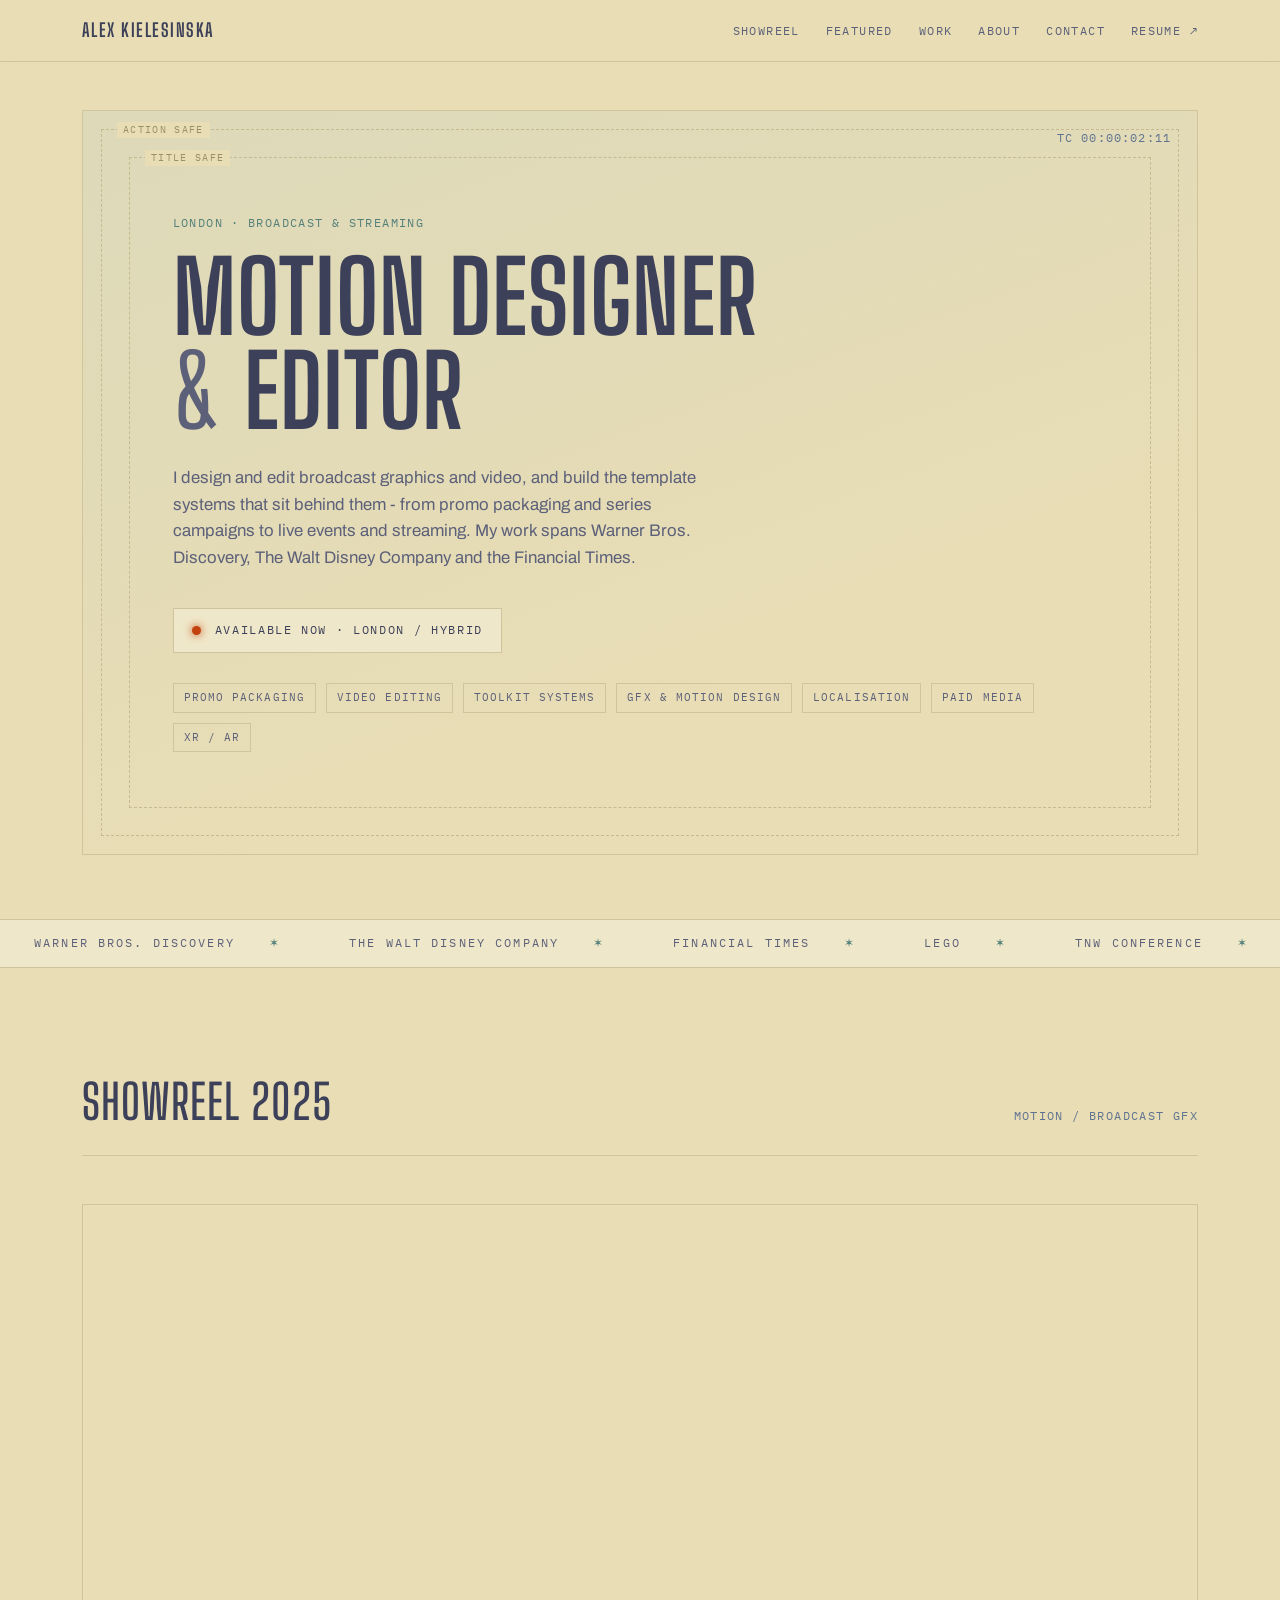
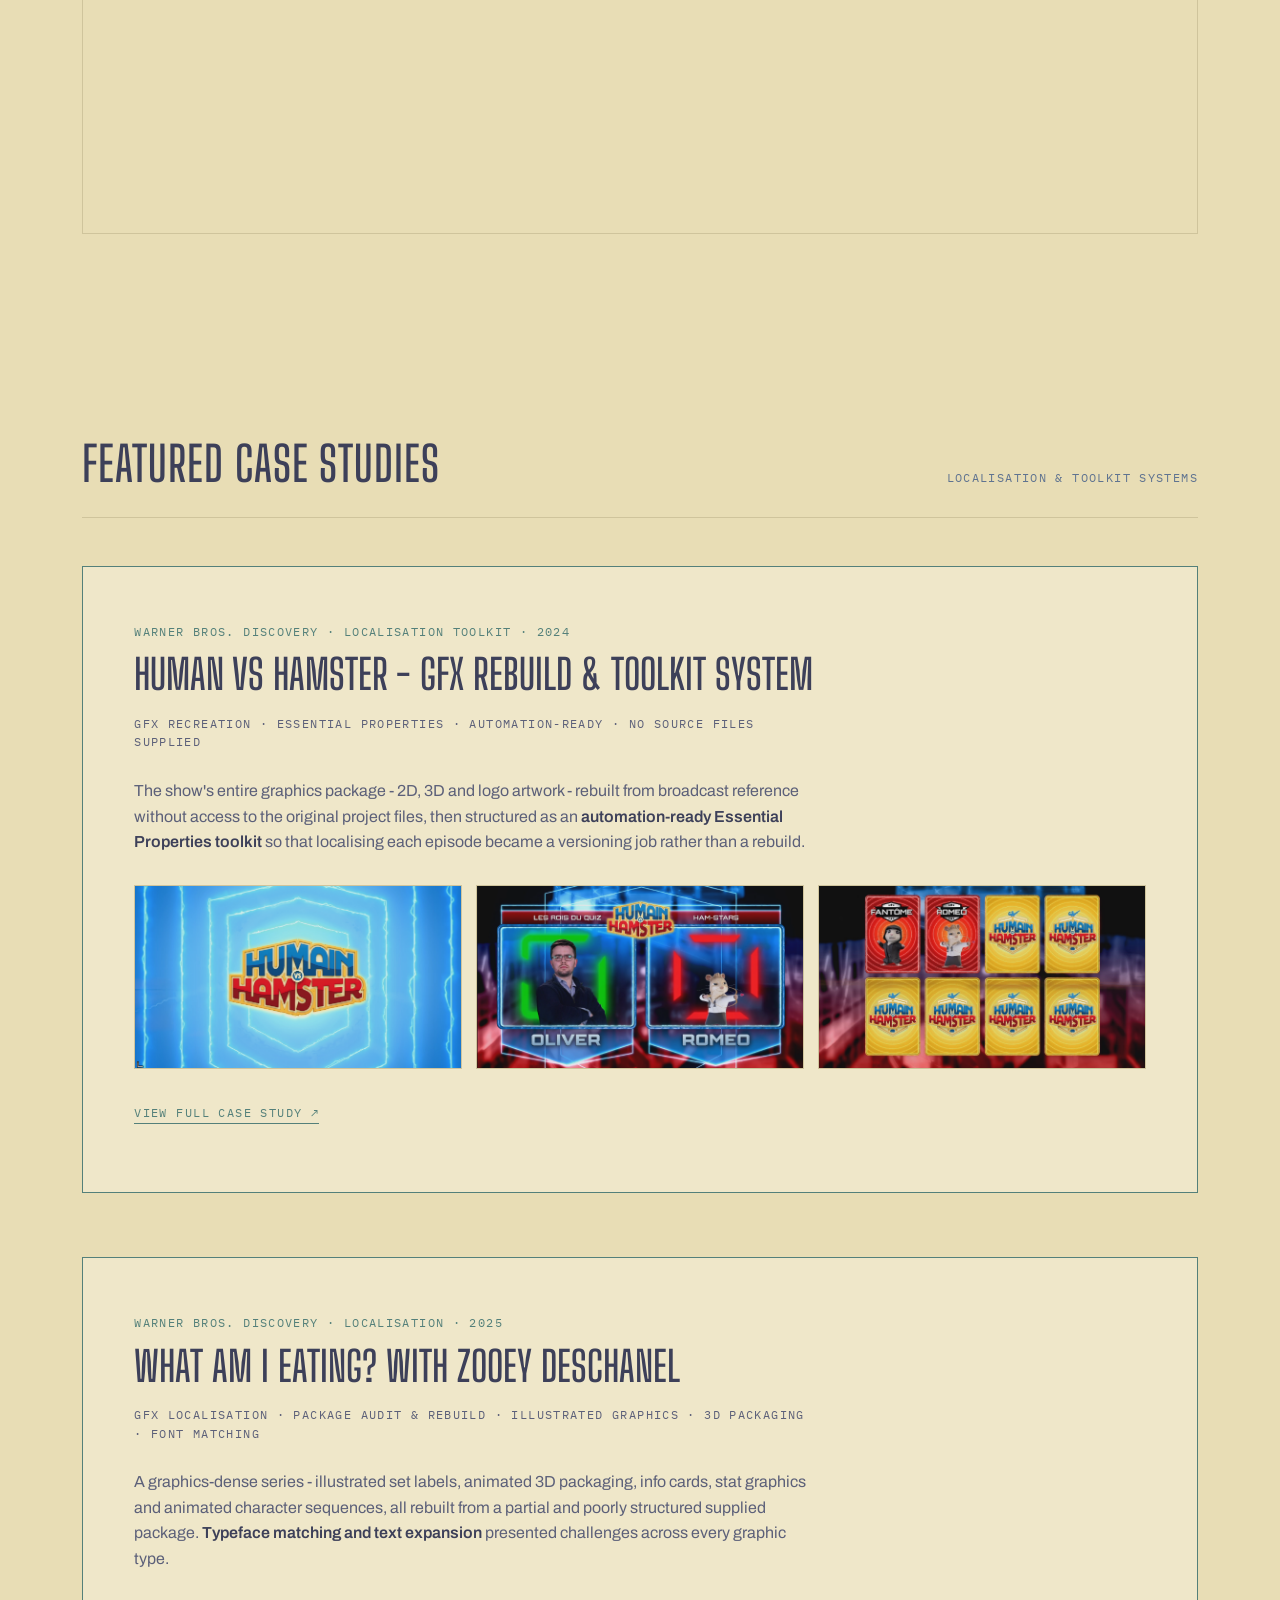
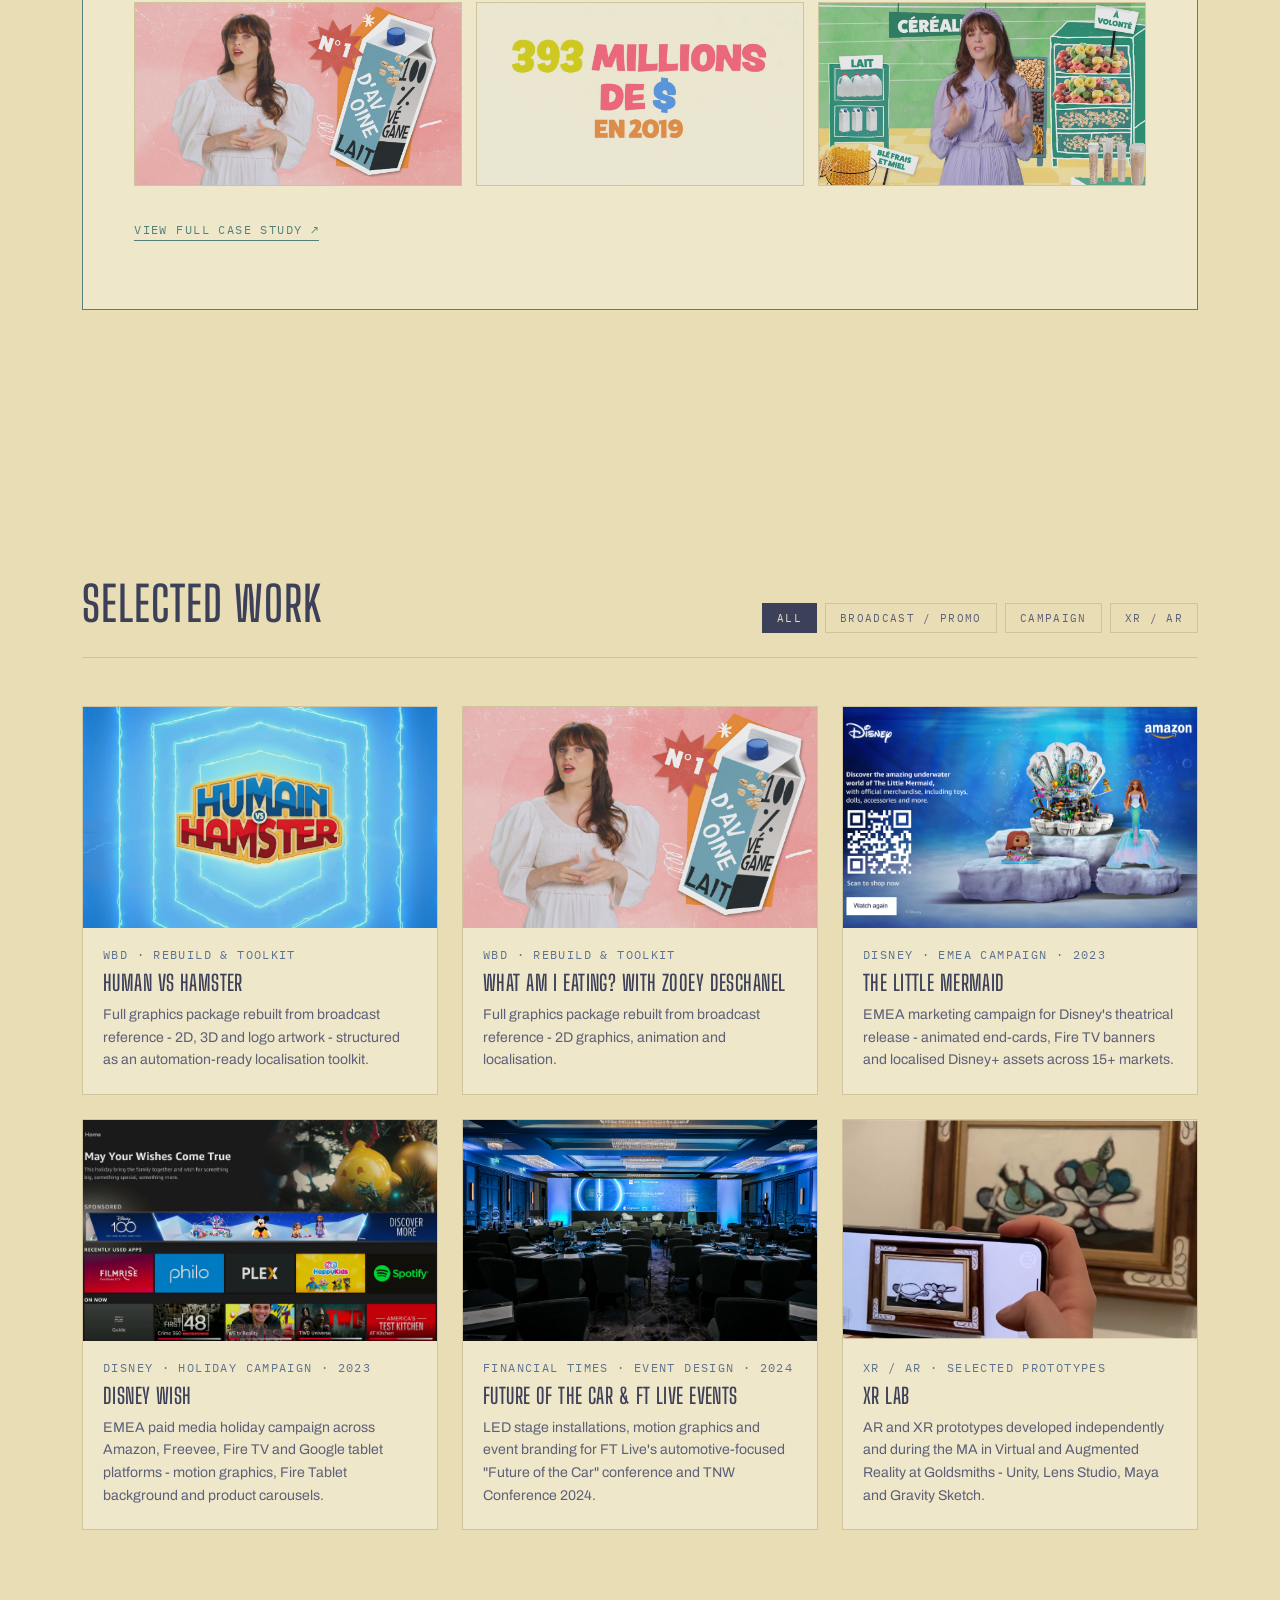
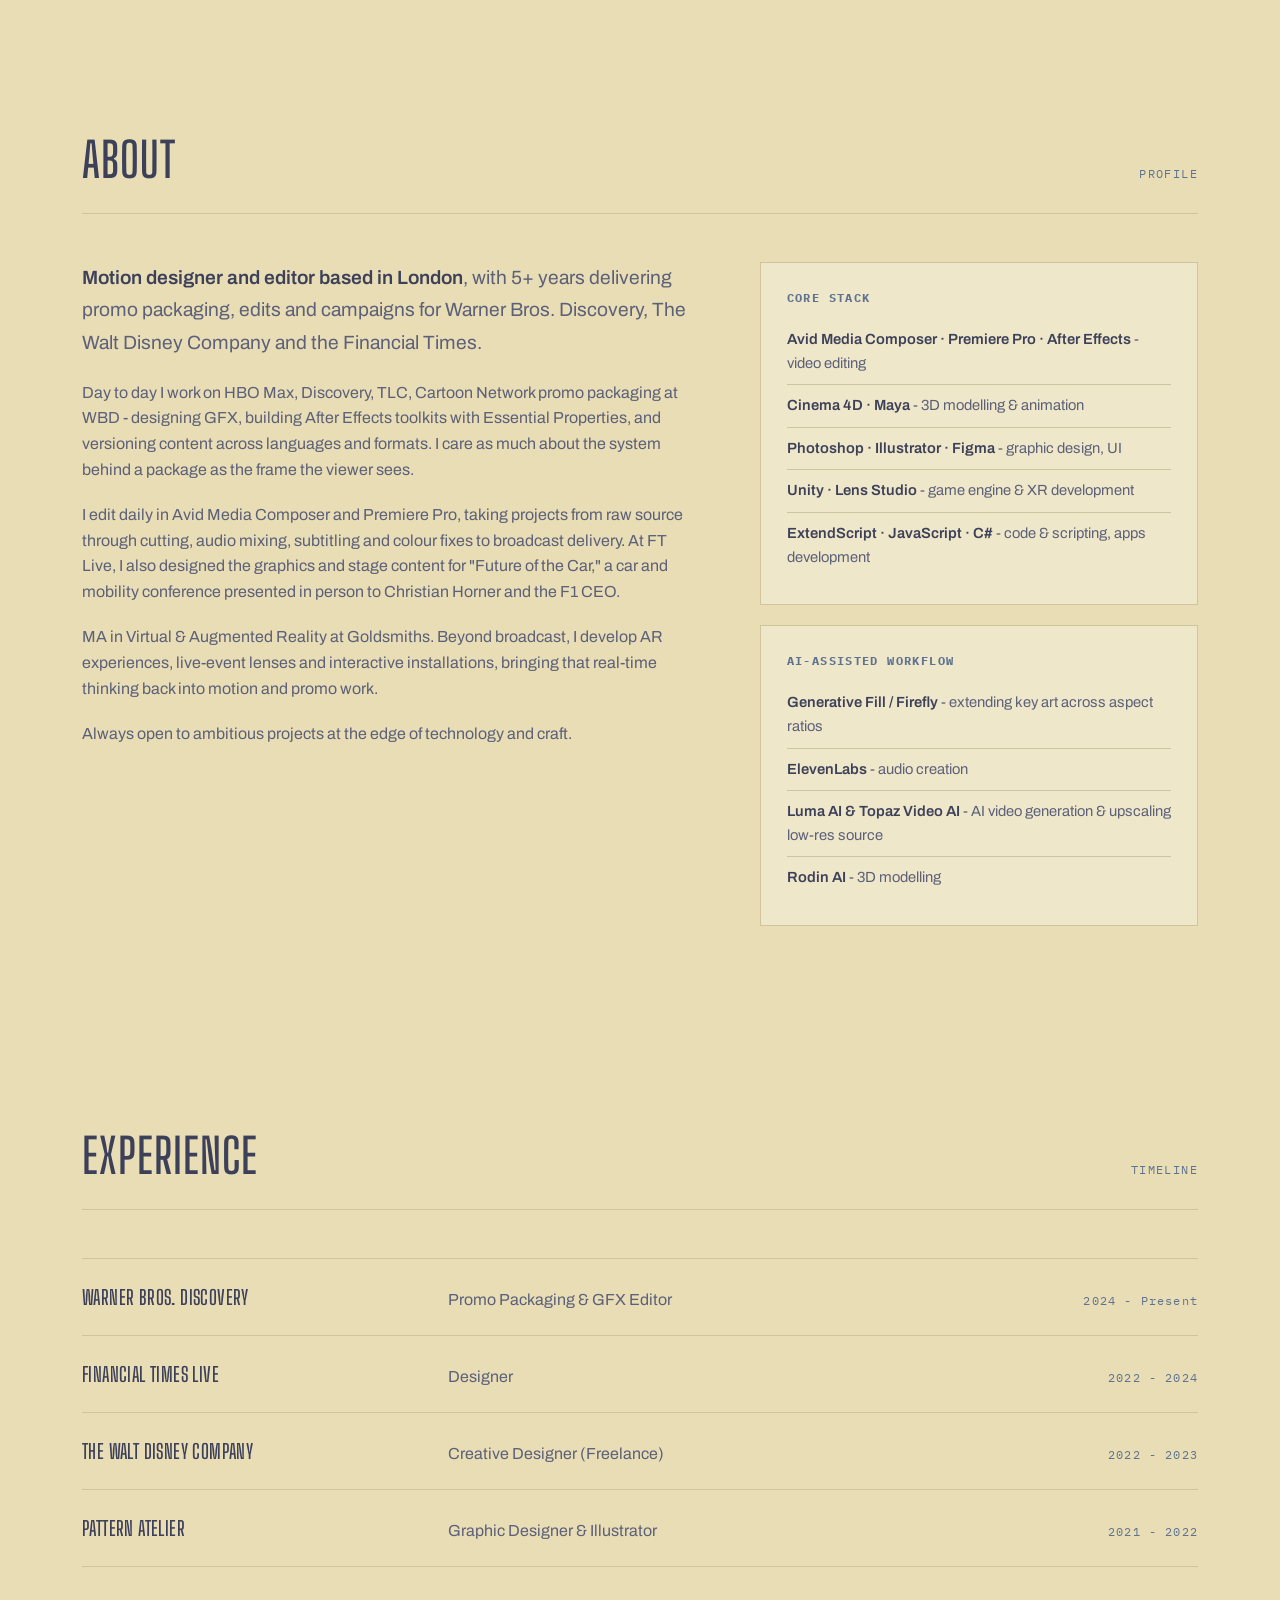
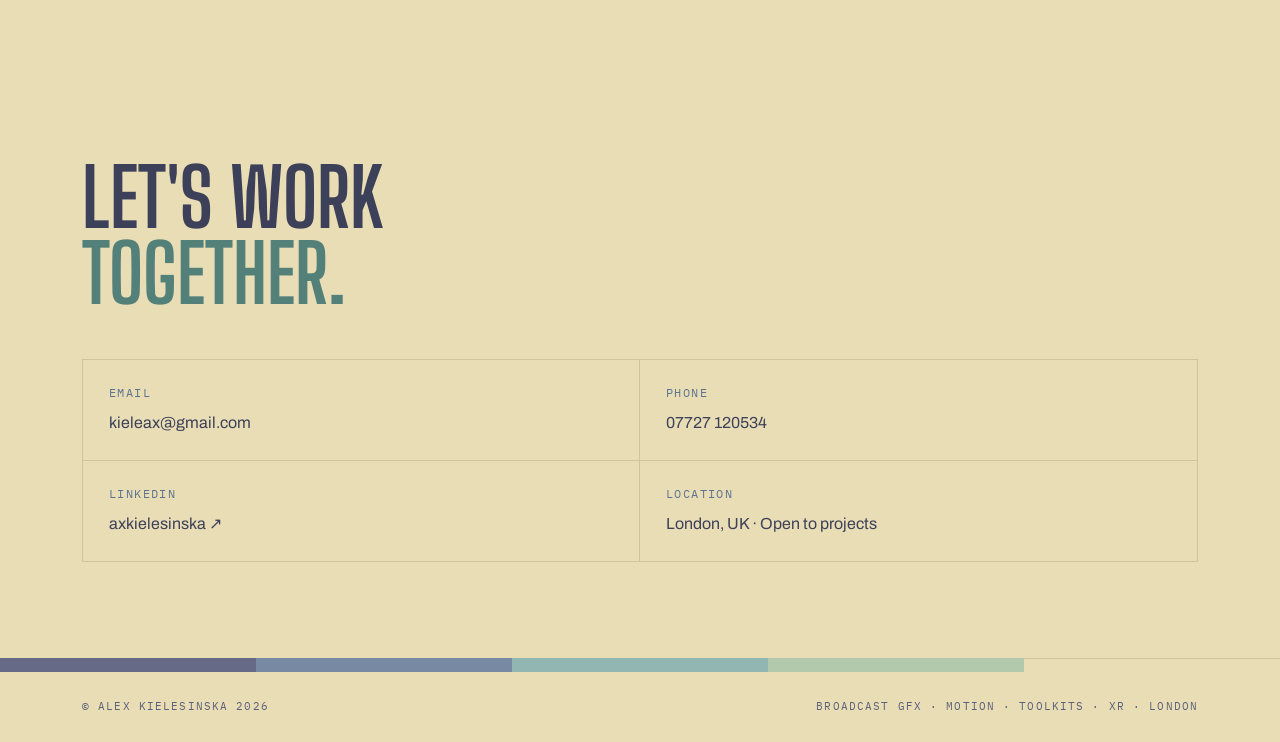
==== index.html @ 6b04a78e "Update index.html" ====
<!DOCTYPE html>
<html lang="en">
<head>
<meta charset="UTF-8">
<meta name="viewport" content="width=device-width, initial-scale=1.0">
<title>Alex Kielesinska - Motion Designer &amp; Editor</title>
<meta name="description" content="Alex Kielesinska - Motion Designer and Editor. London-based. Promo packaging, editing and series campaigns for Warner Bros. Discovery, Disney and the Financial Times.">
<link rel="preconnect" href="https://fonts.googleapis.com">
<link rel="preconnect" href="https://fonts.gstatic.com" crossorigin>
<link href="https://fonts.googleapis.com/css2?family=Big+Shoulders+Display:wght@500;600;700&family=Archivo:wght@400;500;600&family=IBM+Plex+Mono:wght@400;500&display=swap" rel="stylesheet">
<style>
/* ── PALETTE ── */
:root{
  --ink:#E8DDB5;
  --ink-2:#EFE7C9;
  --line:#CFC49C;
  --bone:#3D4059;
  --grey:#5C6079;
  --amber:#54807A;
  --cyan:#5F7390;
  --red:#c2410c;
  --disp:"Big Shoulders Display",Impact,sans-serif;
  --body:"Archivo","Helvetica Neue",Arial,sans-serif;
  --mono:"IBM Plex Mono","Courier New",monospace;
}

/* ── RESET ── */
*{margin:0;padding:0;box-sizing:border-box}
html{scroll-behavior:smooth}
@media(prefers-reduced-motion:reduce){html{scroll-behavior:auto}*{animation:none!important;transition:none!important}}
body{background:var(--ink);color:var(--bone);font-family:var(--body);font-size:16px;line-height:1.6;-webkit-font-smoothing:antialiased}
a{color:inherit;text-decoration:none}
a:focus-visible,button:focus-visible{outline:2px solid var(--amber);outline-offset:3px}
img{max-width:100%;display:block}

/* ── UTILITIES ── */
.mono{font-family:var(--mono);font-size:.72rem;letter-spacing:.12em;text-transform:uppercase}
.label{color:var(--cyan)}
.section{max-width:1180px;margin:0 auto;padding:96px 32px}
.section-head{display:flex;align-items:baseline;justify-content:space-between;border-bottom:1px solid var(--line);padding-bottom:14px;margin-bottom:48px;gap:16px;flex-wrap:wrap}
.section-head h2{font-family:var(--disp);font-weight:600;font-size:clamp(2rem,4vw,3rem);letter-spacing:.02em;text-transform:uppercase}

/* ── HEADER ── */
header{position:sticky;top:0;z-index:50;background:rgba(232,221,181,.92);backdrop-filter:blur(8px);-webkit-backdrop-filter:blur(8px);border-bottom:1px solid var(--line)}
.nav{max-width:1180px;margin:0 auto;display:flex;align-items:center;justify-content:space-between;padding:16px 32px;gap:16px}
.nav .wordmark{font-family:var(--disp);font-size:1.15rem;font-weight:700;letter-spacing:.08em;text-transform:uppercase}
.nav nav{display:flex;gap:26px;flex-wrap:wrap}
.nav nav a{font-family:var(--mono);font-size:.72rem;letter-spacing:.12em;text-transform:uppercase;color:var(--grey)}
.nav nav a:hover{color:var(--bone)}

/* ── HERO ── */
.hero{position:relative;max-width:1180px;margin:48px auto 0;padding:0 32px}
.endboard{position:relative;border:1px solid var(--line);background:linear-gradient(160deg,#DDD9B9 0%,var(--ink) 70%);padding:clamp(64px,8vw,110px) clamp(64px,7vw,90px);overflow:hidden}
.safe{position:absolute;border:1px dashed #C6BA90;pointer-events:none}
.safe.action{inset:18px}
.safe.title{inset:46px}
.safe-tag{position:absolute;font-family:var(--mono);font-size:.6rem;letter-spacing:.14em;color:#9A8F68;background:var(--ink);padding:0 6px}
.safe-tag.a{top:11px;left:34px}
.safe-tag.t{top:39px;left:62px}
.tc{position:absolute;top:18px;right:26px;font-family:var(--mono);font-size:.72rem;letter-spacing:.1em;color:var(--cyan)}
.hero-eyebrow{color:var(--amber);margin-bottom:18px}
.hero h1{font-family:var(--disp);font-weight:700;text-transform:uppercase;font-size:clamp(2.8rem,8vw,6.2rem);line-height:.95;letter-spacing:.01em}
.hero h1 .thin{color:var(--grey);font-weight:500}
.hero p.lede{max-width:560px;color:var(--grey);margin-top:26px;font-size:1.05rem}
.tunein{display:inline-flex;align-items:center;gap:14px;margin-top:36px;border:1px solid var(--line);background:var(--ink-2);padding:12px 18px;font-family:var(--mono);font-size:.74rem;letter-spacing:.14em;text-transform:uppercase}
.dot{width:9px;height:9px;border-radius:50%;background:var(--red);box-shadow:0 0 8px var(--red);flex-shrink:0}
.tags{display:flex;flex-wrap:wrap;gap:10px;margin-top:30px}
.tags span{font-family:var(--mono);font-size:.68rem;letter-spacing:.1em;text-transform:uppercase;border:1px solid var(--line);color:var(--grey);padding:5px 10px}

/* ── TICKER ── */
.ticker{border-top:1px solid var(--line);border-bottom:1px solid var(--line);overflow:hidden;margin-top:64px;background:var(--ink-2)}
.ticker-track{display:flex;width:max-content;animation:ticker-scroll 28s linear infinite;padding:14px 0}
.ticker-track span{font-family:var(--mono);font-size:.74rem;letter-spacing:.18em;text-transform:uppercase;color:var(--grey);padding:0 34px;white-space:nowrap}
.ticker-track span::after{content:"✶";color:var(--amber);margin-left:34px}
@keyframes ticker-scroll{0%{transform:translateX(0)}100%{transform:translateX(-50%)}}

/* ── FLAGSHIP ── */
.flagship{border:1px solid var(--amber);background:var(--ink-2);padding:clamp(28px,4vw,56px);margin-bottom:64px}
.flagship .kicker{color:var(--amber)}
.flagship h3{font-family:var(--disp);font-weight:600;text-transform:uppercase;font-size:clamp(1.7rem,3.4vw,2.6rem);margin:10px 0 18px;line-height:1.05}
.flagship .meta{color:var(--grey);margin-bottom:26px}
.flagship>p{color:var(--grey);max-width:680px;margin-bottom:16px}
.flagship>p strong{color:var(--bone);font-weight:600}
.fl-grid{display:grid;grid-template-columns:repeat(3,1fr);gap:14px;margin:30px 0}
.fl-grid img{width:100%;aspect-ratio:16/9;object-fit:cover;border:1px solid var(--line);display:block}
.case-link{font-family:var(--mono);font-size:.74rem;letter-spacing:.12em;text-transform:uppercase;color:var(--amber);border-bottom:1px solid var(--amber);padding-bottom:3px}
.case-link:hover{color:var(--bone);border-color:var(--bone)}

/* ── WORK GRID ── */
.filters{display:flex;gap:8px;flex-wrap:wrap}
.filters button{font-family:var(--mono);font-size:.7rem;letter-spacing:.12em;text-transform:uppercase;background:none;border:1px solid var(--line);color:var(--grey);padding:7px 14px;cursor:pointer}
.filters button:hover{color:var(--bone);border-color:var(--grey)}
.filters button.active{background:var(--bone);color:var(--ink);border-color:var(--bone)}
.grid{display:grid;grid-template-columns:repeat(3,1fr);gap:24px}
.card{border:1px solid var(--line);background:var(--ink-2);display:flex;flex-direction:column;transition:border-color .2s}
.card:hover{border-color:var(--grey)}
.card>a{display:flex;flex-direction:column;flex:1}
.card .thumb{aspect-ratio:16/10;overflow:hidden}
.card .thumb img{width:100%;height:100%;object-fit:cover;display:block}
.slate.thumb{aspect-ratio:16/10;background:repeating-linear-gradient(-45deg,var(--ink-2),var(--ink-2) 14px,#E3D8AE 14px,#E3D8AE 28px);border-bottom:1px solid var(--line);display:flex;flex-direction:column;align-items:center;justify-content:center;gap:8px;text-align:center;padding:24px;color:var(--grey)}
.slate.thumb .slate-title{color:var(--bone);font-family:var(--mono);font-size:.8rem;letter-spacing:.14em}
.card .body{padding:18px 20px 22px}
.card .body .mono{color:var(--cyan);display:block;margin-bottom:8px}
.card h3{font-family:var(--disp);font-weight:600;text-transform:uppercase;font-size:1.35rem;letter-spacing:.02em;line-height:1.1}
.card p{color:var(--grey);font-size:.88rem;margin-top:8px}
.card.hidden{display:none}

/* ── ABOUT ── */
.about-grid{display:grid;grid-template-columns:1.4fr 1fr;gap:64px;align-items:start}
.about-grid .lead{font-size:1.2rem;line-height:1.7}
.about-grid .lead strong{color:var(--bone);font-weight:600}
.about-grid>div>p{color:var(--grey);margin-bottom:20px}
.skill-block{border:1px solid var(--line);background:var(--ink-2);padding:26px}
.skill-block+.skill-block{margin-top:20px}
.skill-block h4{font-family:var(--mono);font-size:.72rem;letter-spacing:.12em;text-transform:uppercase;color:var(--cyan);margin-bottom:12px}
.skill-block ul{list-style:none}
.skill-block li{padding:9px 0;border-bottom:1px solid var(--line);font-size:.92rem;color:var(--grey)}
.skill-block li:last-child{border-bottom:0}
.skill-block li strong{color:var(--bone);font-weight:600}

/* ── EXPERIENCE ── */
.xp{border-top:1px solid var(--line)}
.xp-row{display:grid;grid-template-columns:1fr 1.4fr .7fr;gap:18px;padding:22px 0;border-bottom:1px solid var(--line);align-items:baseline}
.xp-row .co{font-family:var(--disp);font-weight:600;text-transform:uppercase;font-size:1.25rem;letter-spacing:.02em}
.xp-row .role{color:var(--grey)}
.xp-row .yrs{font-family:var(--mono);font-size:.74rem;letter-spacing:.1em;color:var(--cyan);text-align:right}

/* ── CONTACT ── */
.contact h2{font-family:var(--disp);font-weight:700;text-transform:uppercase;font-size:clamp(2.6rem,7vw,5rem);line-height:.95}
.contact h2 em{font-style:normal;color:var(--amber)}
.contact-grid{display:grid;grid-template-columns:repeat(2,1fr);border:1px solid var(--line);margin-top:48px}
.contact-cell{padding:24px 26px;border-bottom:1px solid var(--line)}
.contact-cell:nth-child(odd){border-right:1px solid var(--line)}
.contact-cell:nth-last-child(-n+2){border-bottom:0}
.contact-cell .mono{color:var(--cyan);display:block;margin-bottom:8px}
.contact-cell a:hover{color:var(--amber)}

/* ── FOOTER ── */
.bars{display:flex;height:14px}
.bars div{flex:1}
footer .inner{max-width:1180px;margin:0 auto;display:flex;justify-content:space-between;gap:16px;flex-wrap:wrap;padding:26px 32px;color:var(--grey);font-family:var(--mono);font-size:.7rem;letter-spacing:.1em;text-transform:uppercase}

/* ── RESPONSIVE ── */
@media(max-width:900px){
  .grid{grid-template-columns:repeat(2,1fr)}
  .fl-grid{grid-template-columns:1fr 1fr}
  .about-grid{grid-template-columns:1fr;gap:40px}
  .fl-grid img:last-child{display:none}
}
@media(max-width:600px){
  .section{padding:64px 20px}
  .nav{padding:14px 20px}
  .nav nav{display:none}
  .hero{padding:0 20px;margin-top:28px}
  .grid,.fl-grid{grid-template-columns:1fr}
  .xp-row{grid-template-columns:1fr;gap:4px}
  .xp-row .yrs{text-align:left}
  .contact-grid{grid-template-columns:1fr}
  .contact-cell:nth-child(odd){border-right:0}
  .contact-cell:nth-last-child(-n+2){border-bottom:1px solid var(--line)}
  .contact-cell:last-child{border-bottom:0}
}
</style>
</head>
<body>

<header>
  <div class="nav">
    <a class="wordmark" href="#top">Alex Kielesinska</a>
    <nav>
      <a href="#showreel">Showreel</a>
      <a href="#toolkit">Featured</a>
      <a href="#work">Work</a>
      <a href="#about">About</a>
      <a href="#contact">Contact</a>
      <a href="Alex Kielesinska Resume.html">Resume ↗</a>
    </nav>
  </div>
</header>

<!-- HERO -->
<section class="hero" id="top">
  <div class="endboard">
    <div class="safe action"></div>
    <div class="safe title"></div>
    <span class="safe-tag a">ACTION SAFE</span>
    <span class="safe-tag t">TITLE SAFE</span>
    <span class="tc" id="tc">TC 00:00:00:00</span>
    <p class="mono hero-eyebrow">London · Broadcast &amp; Streaming</p>
    <h1>Motion Designer<br><span class="thin">&amp;</span> Editor</h1>
    <p class="lede">I design and edit broadcast graphics and video, and build the template systems that sit behind them - from promo packaging and series campaigns to live events and streaming. My work spans Warner Bros. Discovery, The Walt Disney Company and the Financial Times.</p>
    <div class="tunein"><span class="dot"></span>Available now · London / Hybrid</div>
    <div class="tags">
      <span>Promo Packaging</span><span>Video Editing</span><span>Toolkit Systems</span><span>GFX & Motion Design</span><span>Localisation</span><span>Paid Media</span><span>XR / AR</span>
    </div>
  </div>
</section>

<!-- TICKER -->
<div class="ticker" aria-hidden="true">
  <div class="ticker-track">
    <span>Warner Bros. Discovery</span><span>The Walt Disney Company</span><span>Financial Times</span><span>Lego</span><span>TNW Conference</span>
    <span>Warner Bros. Discovery</span><span>The Walt Disney Company</span><span>Financial Times</span><span>Lego</span><span>TNW Conference</span>
  </div>
</div>

<!-- SHOWREEL -->
<section class="section" id="showreel">
  <div class="section-head">
    <h2>Showreel 2025</h2>
    <span class="mono label">Motion / Broadcast GFX</span>
  </div>
  <div style="padding:56.25% 0 0 0;position:relative;border:1px solid var(--line)">
    <iframe src="https://player.vimeo.com/video/1209280677?badge=0&amp;autopause=0&amp;player_id=0&amp;app_id=58479"
      frameborder="0" allow="autoplay; fullscreen; picture-in-picture; clipboard-write; encrypted-media"
      style="position:absolute;top:0;left:0;width:100%;height:100%"
      title="Alex Kielesinska Showreel"></iframe>
  </div>
  <script src="https://player.vimeo.com/api/player.js"></script>
</section>

<!-- FEATURED CASE STUDIES -->
<section class="section" id="toolkit">
  <div class="section-head">
    <h2>Featured Case Studies</h2>
    <span class="mono label">Localisation &amp; Toolkit Systems</span>
  </div>

  <div class="flagship">
    <span class="mono kicker">Warner Bros. Discovery · Localisation Toolkit · 2024</span>
    <h3>Human vs Hamster - GFX Rebuild &amp; Toolkit System</h3>
    <p class="mono meta">GFX recreation · Essential Properties · Automation-ready · No source files supplied</p>
    <p>The show's entire graphics package - 2D, 3D and logo artwork - rebuilt from broadcast reference without access to the original project files, then structured as an <strong>automation-ready Essential Properties toolkit</strong> so that localising each episode became a versioning job rather than a rebuild.</p>
    <div class="fl-grid">
      <img src="img/01.png" alt="Human vs Hamster logo EN original alongside rebuilt French version">
      <img src="img/02.png" alt="Essential Graphics panel showing the toolkit controls">
      <img src="img/03.png" alt="compare rebuild vs ENG">
    </div>
    <p style="margin-top:26px"><a class="case-link" href="case-human-vs-hamster.html">View full case study ↗</a></p>
  </div>

  <div class="flagship">
    <span class="mono kicker">Warner Bros. Discovery · Localisation · 2025</span>
    <h3>What Am I Eating? with Zooey Deschanel</h3>
    <p class="mono meta">GFX localisation · Package audit &amp; rebuild · Illustrated graphics · 3D packaging · Font matching</p>
    <p>A graphics-dense series - illustrated set labels, animated 3D packaging, info cards, stat graphics and animated character sequences, all rebuilt from a partial and poorly structured supplied package. <strong>Typeface matching and text expansion</strong> presented challenges across every graphic type.</p>
     <div class="fl-grid">
      <img src="img/waie/01.png" alt="What Am I Eating title alongside French Les Secrets de Mon Assiette rebuild" style="width:100%;display:block;border:1px solid var(--line)">
      <img src="img/waie/02.png" alt="Produce section with multiple illustrated labels rebuilt" style="width:100%;display:block;border:1px solid var(--line)">
      <img src="img/waie/03.png" alt="Nostalgia info card showing text expansion from English to French" style="width:100%;display:block;border:1px solid var(--line)">
    </div>
    <p style="margin-top:26px"><a class="case-link" href="case-what-am-i-eating.html">View full case study ↗</a></p>
  </div>
</section>

<!-- SELECTED WORK -->
<section class="section" id="work">
  <div class="section-head">
    <h2>Selected Work</h2>
    <div class="filters" role="group" aria-label="Filter projects">
      <button class="active" data-f="all">All</button>
      <button data-f="broadcast">Broadcast / Promo</button>
      <button data-f="campaign">Campaign</button>
      <button data-f="xr">XR / AR</button>
    </div>
  </div>
  <div class="grid">

    <article class="card" data-cat="broadcast">
      <a href="case-human-vs-hamster.html">
        <div class="thumb"><img src="img/01.png" alt="Human vs Hamster logo with presenters EN alongside French rebuild"></div>
        <div class="body">
          <span class="mono">WBD · Rebuild &amp; Toolkit</span>
          <h3>Human vs Hamster</h3>
          <p>Full graphics package rebuilt from broadcast reference - 2D, 3D and logo artwork - structured as an automation-ready localisation toolkit.</p>
        </div>
      </a>
    </article>

    <article class="card" data-cat="broadcast">
      <a href="case-what-am-i-eating.html">
        <div class="thumb"><img src="img/waie/01.png" alt="WAIE"></div>
        <div class="body">
          <span class="mono">WBD · Rebuild &amp; Toolkit</span>
          <h3>What Am I Eating? with Zooey Deschanel</h3>
          <p>Full graphics package rebuilt from broadcast reference - 2D graphics, animation and localisation.</p>
        </div>
      </a>
    </article>

    <article class="card" data-cat="campaign">
      <a href="case-little-mermaid.html">
        <div class="thumb"><img src="img/mermaid/landing.png" alt="The Little Mermaid animated end-card"></div>
        <div class="body">
          <span class="mono">Disney · EMEA Campaign · 2023</span>
          <h3>The Little Mermaid</h3>
          <p>EMEA marketing campaign for Disney's theatrical release - animated end-cards, Fire TV banners and localised Disney+ assets across 15+ markets.</p>
        </div>
      </a>
    </article>

    <article class="card" data-cat="campaign">
      <a href="case-disney-wish.html">
        <div class="thumb"><img src="img/wish/firetv.png" alt="Disney Wish holiday campaign end-card"></div>
        <div class="body">
          <span class="mono">Disney · Holiday Campaign · 2023</span>
          <h3>Disney Wish</h3>
          <p>EMEA paid media holiday campaign across Amazon, Freevee, Fire TV and Google tablet platforms - motion graphics, Fire Tablet background and product carousels.</p>
        </div>
      </a>
    </article>

    <article class="card" data-cat="campaign">
      <a href="case-ft-live.html">
        <div class="thumb"><img src="img/ft/events1.jpeg" alt="Future of the Car event branding and LED backdrop"></div>
        <div class="body">
          <span class="mono">Financial Times · Event Design · 2024</span>
          <h3>Future of the Car &amp; FT Live Events</h3>
          <p>LED stage installations, motion graphics and event branding for FT Live's automotive-focused "Future of the Car" conference and TNW Conference 2024.</p>
        </div>
      </a>
    </article>

    <article class="card" data-cat="xr">
      <a href="case-xr-lab.html">
        <div class="thumb"><img src="img/xr/ar-art-1.png" alt="AR Art prototype - interactive AR overlaid on gallery paintings"></div>
        <div class="body">
          <span class="mono">XR / AR · Selected Prototypes</span>
          <h3>XR Lab</h3>
          <p>AR and XR prototypes developed independently and during the MA in Virtual and Augmented Reality at Goldsmiths - Unity, Lens Studio, Maya and Gravity Sketch.</p>
        </div>
      </a>
    </article>

  </div>
</section>

<!-- ABOUT -->
<section class="section" id="about">
  <div class="section-head">
    <h2>About</h2>
    <span class="mono label">Profile</span>
  </div>
  <div class="about-grid">
    <div>
      <p class="lead"><strong>Motion designer and editor based in London</strong>, with 5+ years delivering promo packaging, edits and campaigns for Warner Bros. Discovery, The Walt Disney Company and the Financial Times.</p>
      <p>Day to day I work on HBO Max, Discovery, TLC, Cartoon Network promo packaging at WBD - designing GFX, building After Effects toolkits with Essential Properties, and versioning content across languages and formats. I care as much about the system behind a package as the frame the viewer sees.</p>
      <p>I edit daily in Avid Media Composer and Premiere Pro, taking projects from raw source through cutting, audio mixing, subtitling and colour fixes to broadcast delivery. At FT Live, I also designed the graphics and stage content for "Future of the Car," a car and mobility conference presented in person to Christian Horner and the F1 CEO.</p>
      <p>MA in Virtual &amp; Augmented Reality at Goldsmiths. Beyond broadcast, I develop AR experiences, live-event lenses and interactive installations, bringing that real-time thinking back into motion and promo work.</p>
      <p>Always open to ambitious projects at the edge of technology and craft.</p>
    </div>
    <div>
      <div class="skill-block">
        <h4>Core stack</h4>
        <ul>
          <li><strong>Avid Media Composer · Premiere Pro · After Effects</strong> - video editing</li>
          <li><strong>Cinema 4D · Maya</strong> - 3D modelling &amp; animation</li>
          <li><strong>Photoshop · Illustrator · Figma</strong> - graphic design, UI</li>
          <li><strong>Unity · Lens Studio</strong> - game engine &amp; XR development</li>
          <li><strong>ExtendScript · JavaScript · C#</strong> - code &amp; scripting, apps development</li>
        </ul>
      </div>
      
      <div class="skill-block">
        <h4>AI-assisted workflow</h4>
        <ul>
          <li><strong>Generative Fill / Firefly</strong> - extending key art across aspect ratios</li>
          <li><strong>ElevenLabs</strong> - audio creation</li>
          <li><strong>Luma AI &amp; Topaz Video AI</strong> - AI video generation &amp; upscaling low-res source</li>
          <li><strong>Rodin AI</strong> - 3D modelling</li>
        </ul>
      </div>
    </div>
  </div>
</section>

<!-- EXPERIENCE -->
<section class="section">
  <div class="section-head">
    <h2>Experience</h2>
    <span class="mono label">Timeline</span>
  </div>
  <div class="xp">
    <div class="xp-row"><span class="co">Warner Bros. Discovery</span><span class="role">Promo Packaging &amp; GFX Editor</span><span class="yrs">2024 - Present</span></div>
    <div class="xp-row"><span class="co">Financial Times Live</span><span class="role">Designer</span><span class="yrs">2022 - 2024</span></div>
    <div class="xp-row"><span class="co">The Walt Disney Company</span><span class="role">Creative Designer (Freelance)</span><span class="yrs">2022 - 2023</span></div>
    <div class="xp-row"><span class="co">Pattern Atelier</span><span class="role">Graphic Designer &amp; Illustrator</span><span class="yrs">2021 - 2022</span></div>
  </div>
</section>

<!-- CONTACT -->
<section class="section contact" id="contact">
  <h2>Let's work<br><em>together.</em></h2>
  <div class="contact-grid">
    <div class="contact-cell"><span class="mono">Email</span><a href="mailto:kieleax@gmail.com">kieleax@gmail.com</a></div>
    <div class="contact-cell"><span class="mono">Phone</span><a href="tel:+447727120534">07727 120534</a></div>
    <div class="contact-cell"><span class="mono">LinkedIn</span><a href="https://linkedin.com/in/axkielesinska" target="_blank" rel="noopener">axkielesinska ↗</a></div>
    <div class="contact-cell"><span class="mono">Location</span><span>London, UK · Open to projects</span></div>
  </div>
</section>

<!-- FOOTER -->
<footer>
  <div class="bars" aria-hidden="true">
    <div style="background:#666A86"></div>
    <div style="background:#788AA3"></div>
    <div style="background:#92B6B1"></div>
    <div style="background:#B2C9AB"></div>
    <div style="background:#E8DDB5;border-top:1px solid #CFC49C"></div>
  </div>
  <div class="inner">
    <span>© Alex Kielesinska 2026</span>
    <span>Broadcast GFX · Motion · Toolkits · XR · London</span>
  </div>
</footer>

<script>
(function(){
  var el=document.getElementById('tc');
  if(!el||window.matchMedia('(prefers-reduced-motion:reduce)').matches)return;
  var f=0;
  setInterval(function(){
    f=(f+1)%2160000;
    var fr=f%25,s=Math.floor(f/25)%60,m=Math.floor(f/1500)%60,h=Math.floor(f/90000);
    el.textContent='TC '+[h,m,s,fr].map(function(n){return String(n).padStart(2,'0')}).join(':');
  },40);
})();
(function(){
  var btns=document.querySelectorAll('.filters button');
  var cards=document.querySelectorAll('.card');
  btns.forEach(function(b){
    b.addEventListener('click',function(){
      btns.forEach(function(x){x.classList.remove('active')});
      b.classList.add('active');
      var f=b.dataset.f;
      cards.forEach(function(c){
        c.classList.toggle('hidden',f!=='all'&&c.dataset.cat!==f);
      });
    });
  });
})();
</script>
</body>
</html>
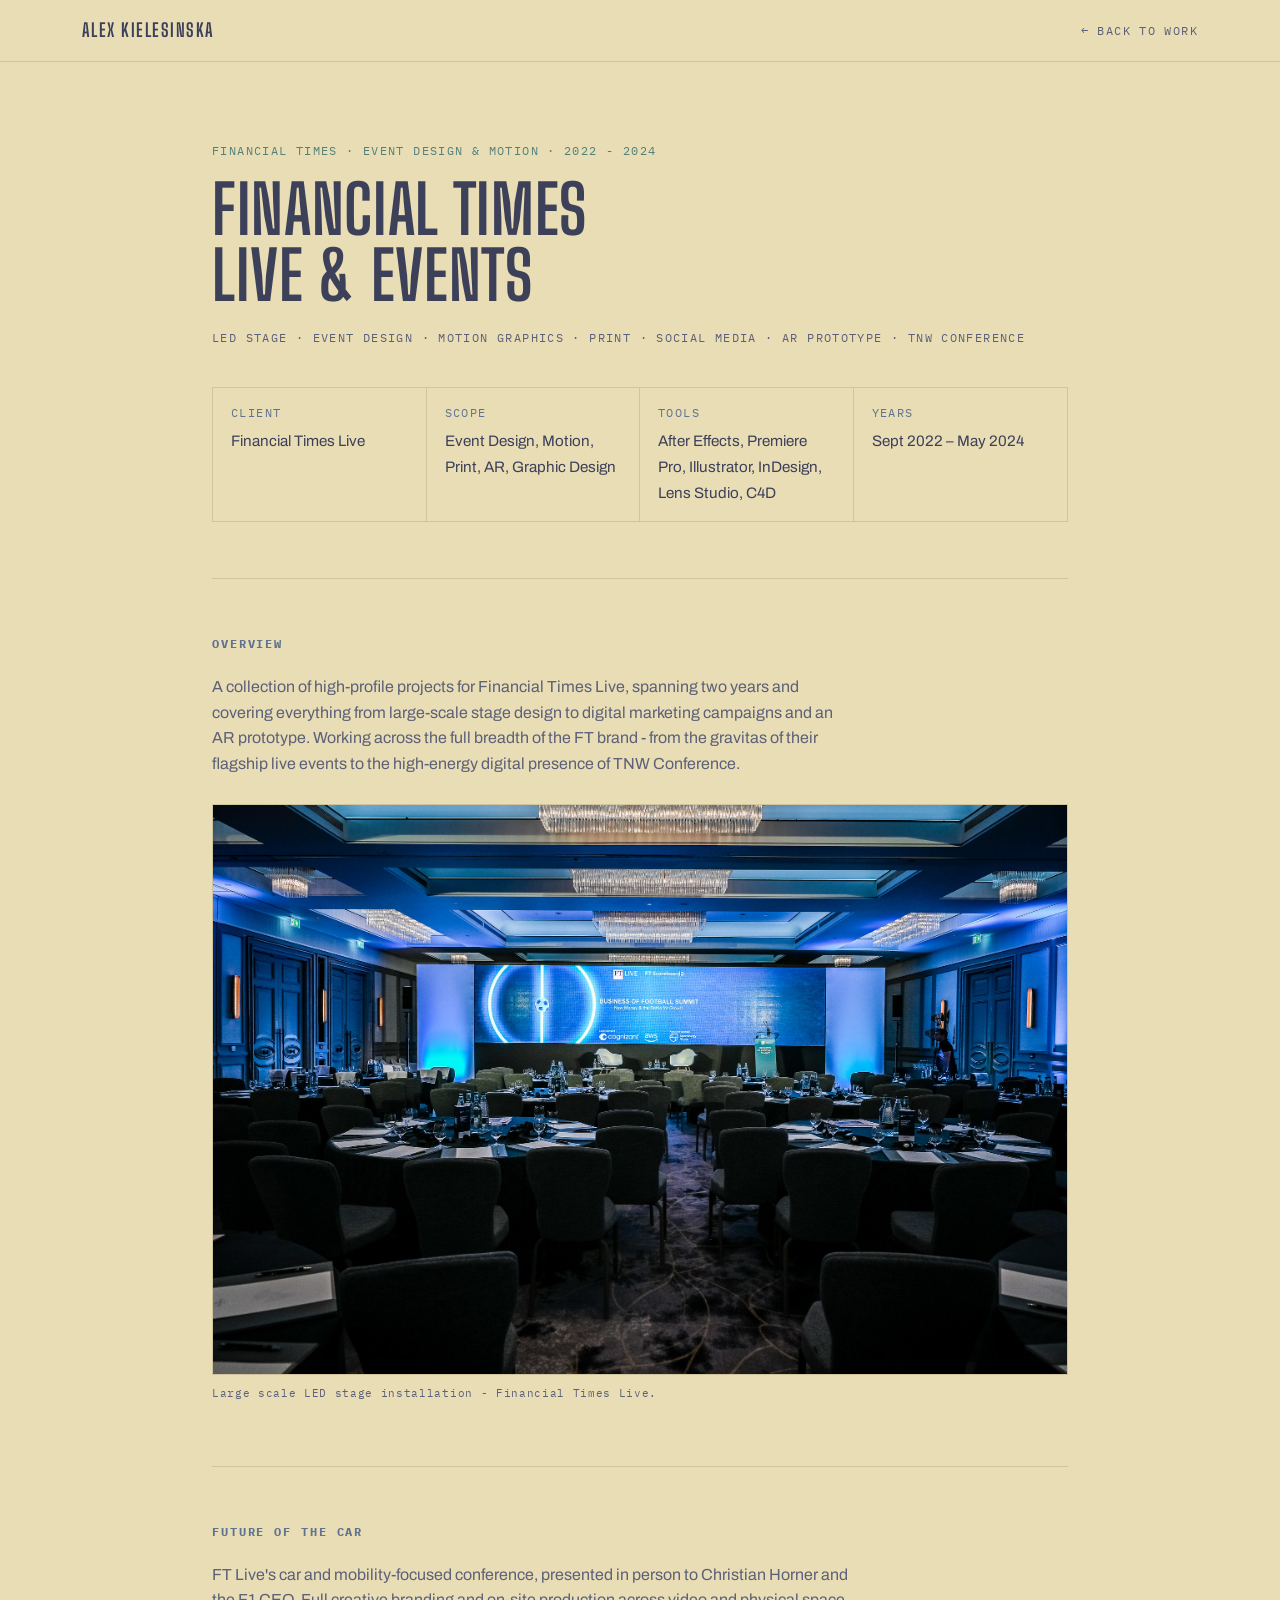
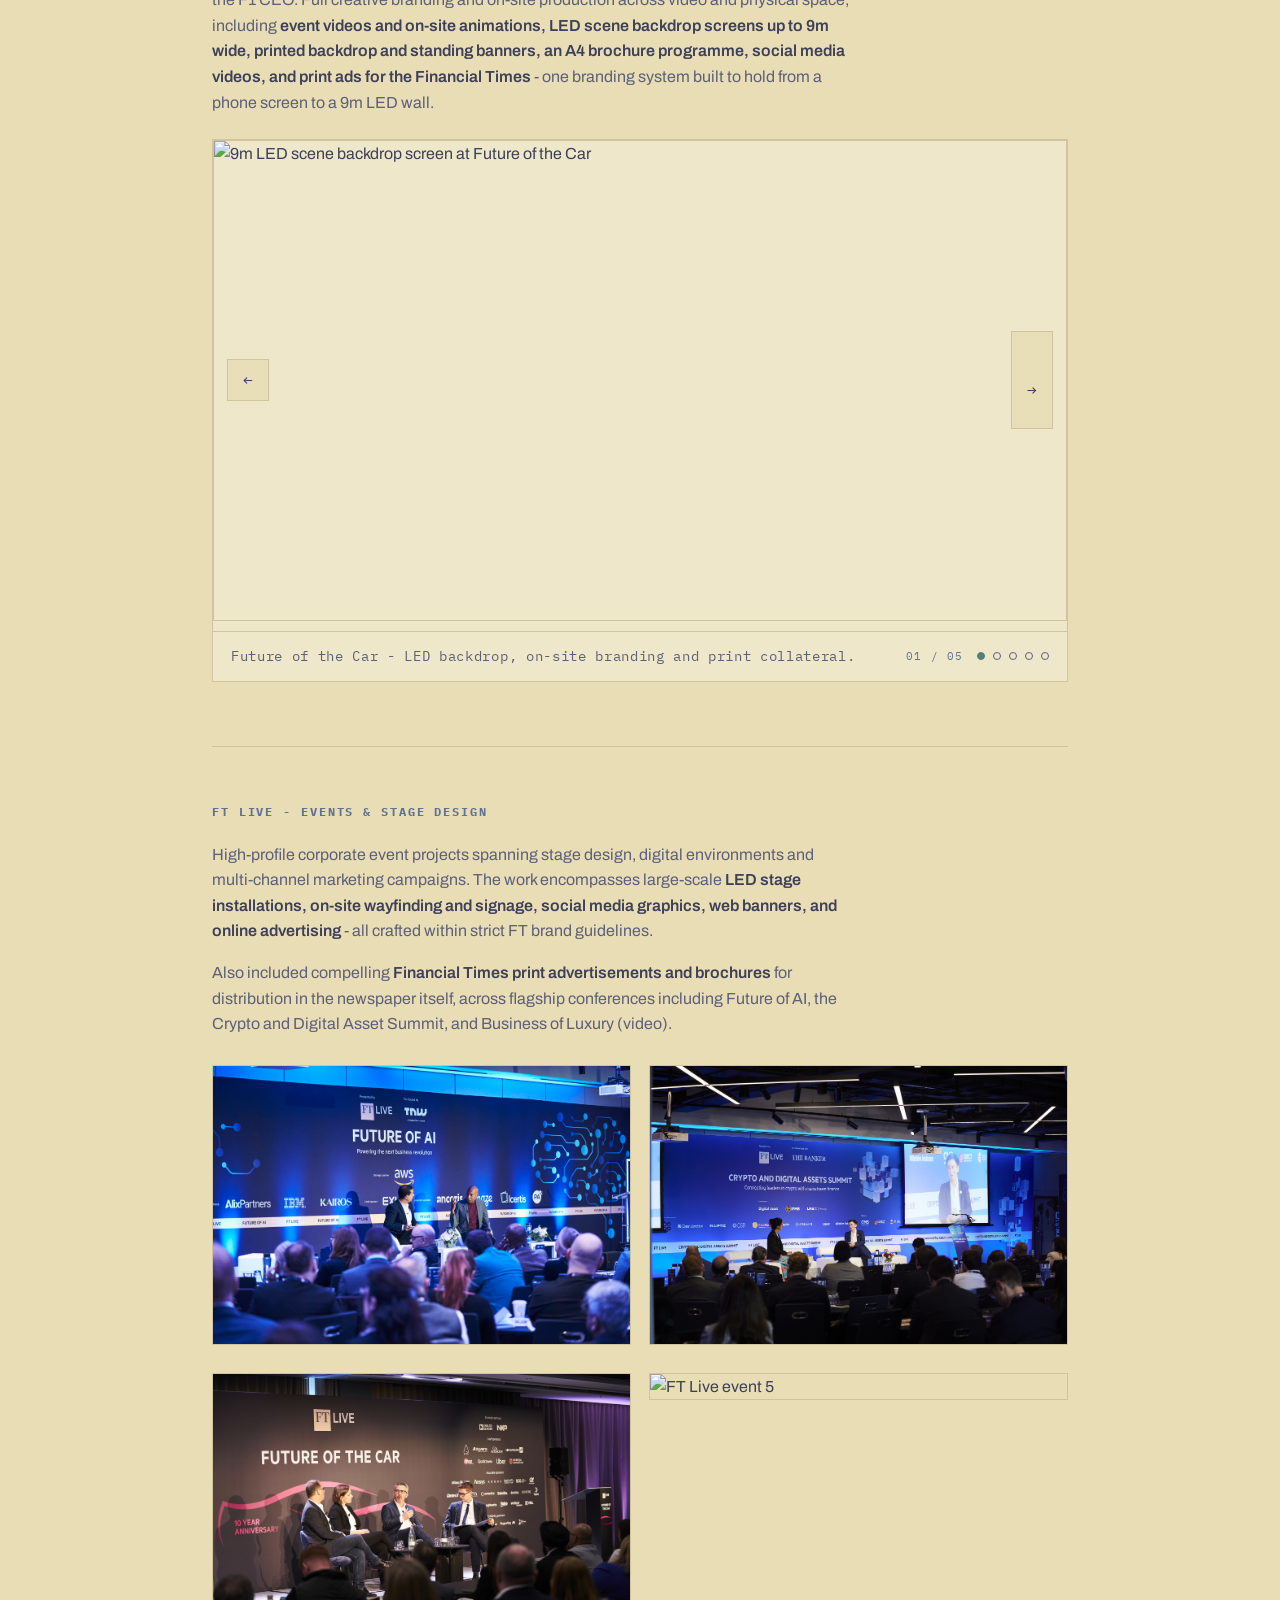
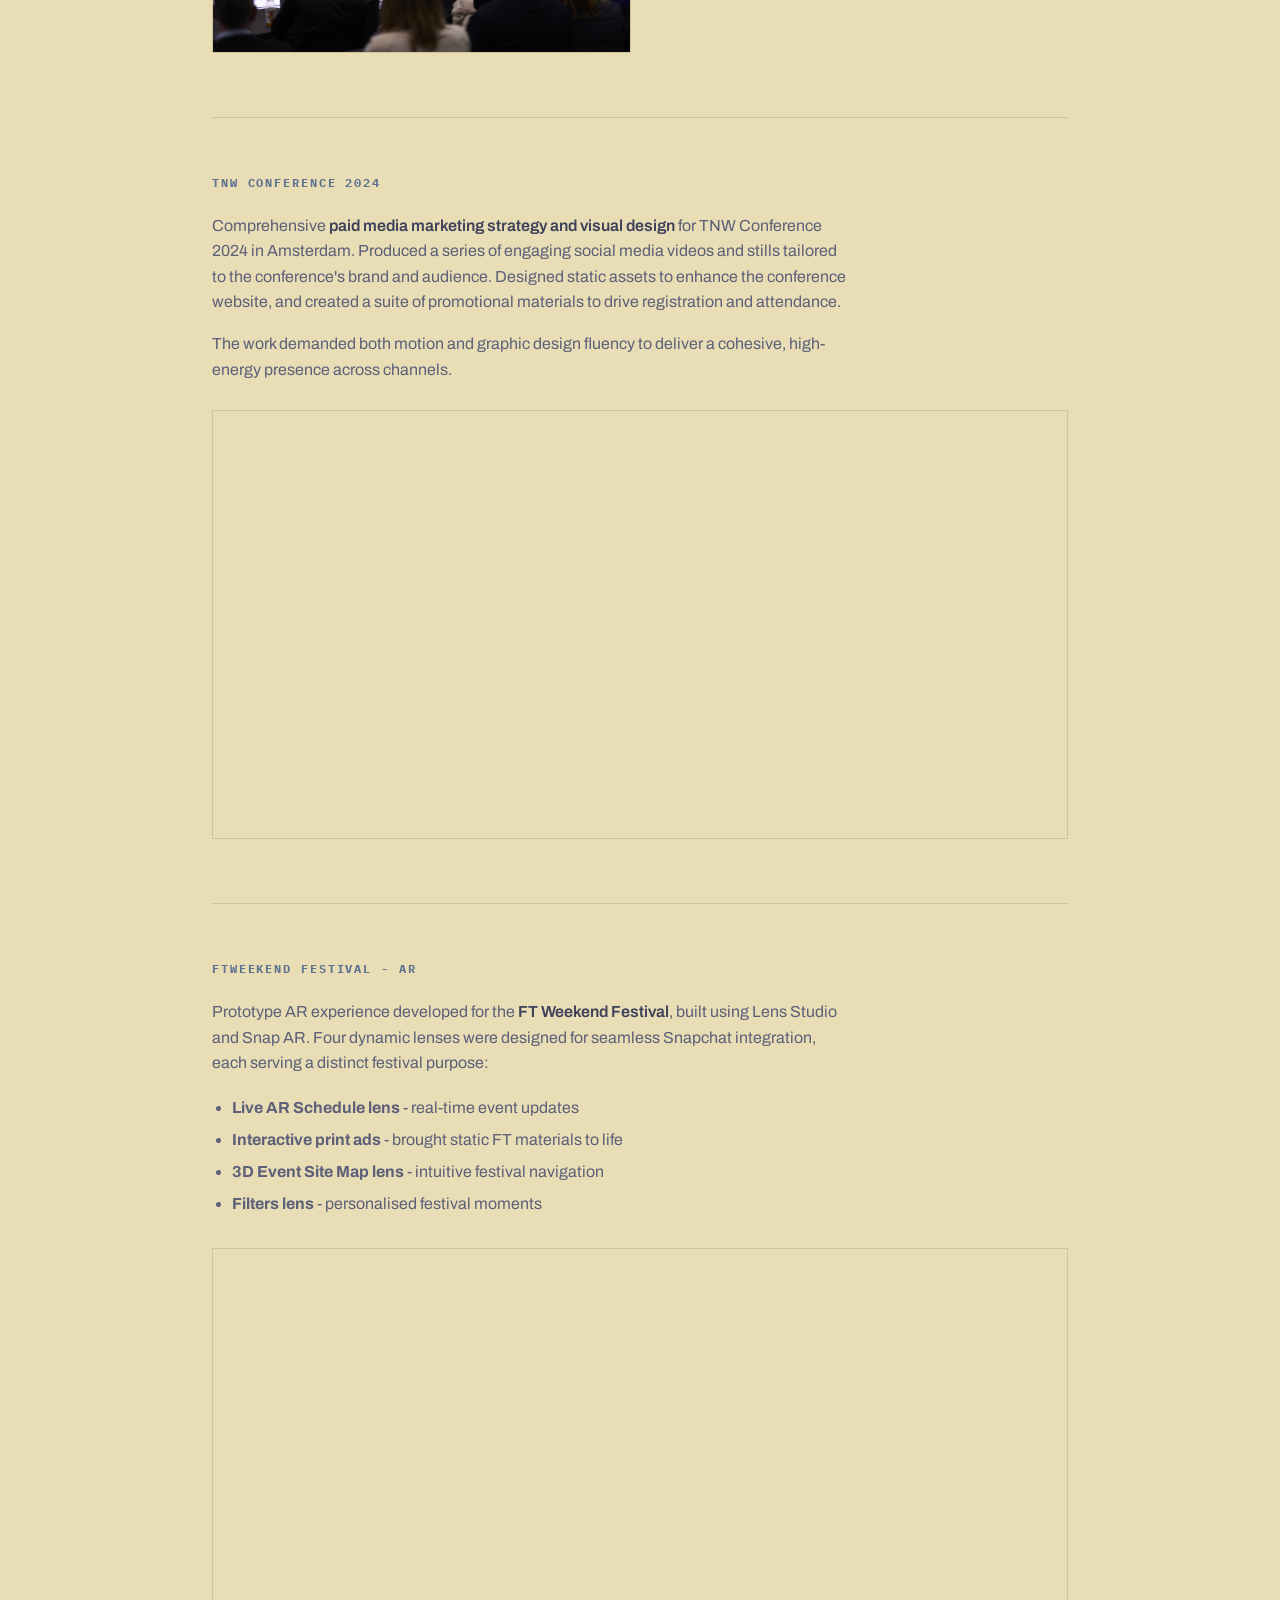
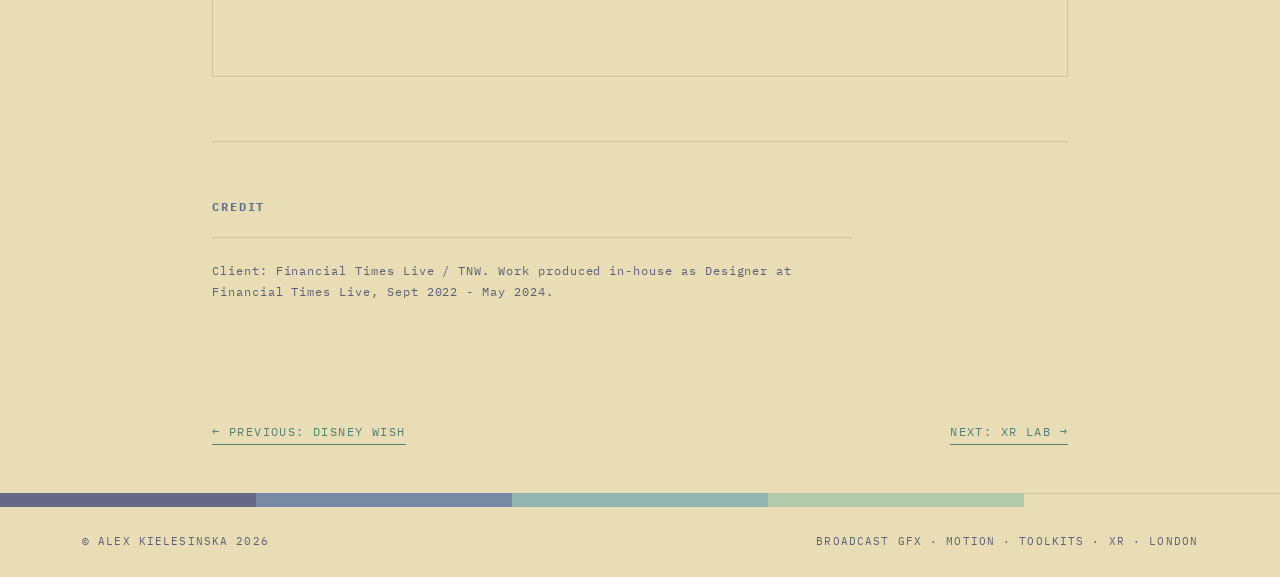
==== commit bdfe78a1: "Update index.html" ====
--- a/index.html
+++ b/index.html
@@ -3,442 +3,195 @@
 <head>
 <meta charset="UTF-8">
 <meta name="viewport" content="width=device-width, initial-scale=1.0">
-<title>Alex Kielesinska - Motion Designer &amp; Editor</title>
-<meta name="description" content="Alex Kielesinska - Motion Designer and Editor. London-based. Promo packaging, editing and series campaigns for Warner Bros. Discovery, Disney and the Financial Times.">
+<title>Financial Times Live & Events · Alex Kielesinska</title>
+<meta name="description" content="Event design, LED stage installations, motion graphics and AR prototypes for Financial Times Live and TNW Conference.">
 <link rel="preconnect" href="https://fonts.googleapis.com">
 <link rel="preconnect" href="https://fonts.gstatic.com" crossorigin>
 <link href="https://fonts.googleapis.com/css2?family=Big+Shoulders+Display:wght@500;600;700&family=Archivo:wght@400;500;600&family=IBM+Plex+Mono:wght@400;500&display=swap" rel="stylesheet">
-<style>
-/* ── PALETTE ── */
-:root{
-  --ink:#E8DDB5;
-  --ink-2:#EFE7C9;
-  --line:#CFC49C;
-  --bone:#3D4059;
-  --grey:#5C6079;
-  --amber:#54807A;
-  --cyan:#5F7390;
-  --red:#c2410c;
-  --disp:"Big Shoulders Display",Impact,sans-serif;
-  --body:"Archivo","Helvetica Neue",Arial,sans-serif;
-  --mono:"IBM Plex Mono","Courier New",monospace;
-}
-
-/* ── RESET ── */
-*{margin:0;padding:0;box-sizing:border-box}
-html{scroll-behavior:smooth}
-@media(prefers-reduced-motion:reduce){html{scroll-behavior:auto}*{animation:none!important;transition:none!important}}
-body{background:var(--ink);color:var(--bone);font-family:var(--body);font-size:16px;line-height:1.6;-webkit-font-smoothing:antialiased}
-a{color:inherit;text-decoration:none}
-a:focus-visible,button:focus-visible{outline:2px solid var(--amber);outline-offset:3px}
-img{max-width:100%;display:block}
-
-/* ── UTILITIES ── */
-.mono{font-family:var(--mono);font-size:.72rem;letter-spacing:.12em;text-transform:uppercase}
-.label{color:var(--cyan)}
-.section{max-width:1180px;margin:0 auto;padding:96px 32px}
-.section-head{display:flex;align-items:baseline;justify-content:space-between;border-bottom:1px solid var(--line);padding-bottom:14px;margin-bottom:48px;gap:16px;flex-wrap:wrap}
-.section-head h2{font-family:var(--disp);font-weight:600;font-size:clamp(2rem,4vw,3rem);letter-spacing:.02em;text-transform:uppercase}
-
-/* ── HEADER ── */
-header{position:sticky;top:0;z-index:50;background:rgba(232,221,181,.92);backdrop-filter:blur(8px);-webkit-backdrop-filter:blur(8px);border-bottom:1px solid var(--line)}
-.nav{max-width:1180px;margin:0 auto;display:flex;align-items:center;justify-content:space-between;padding:16px 32px;gap:16px}
-.nav .wordmark{font-family:var(--disp);font-size:1.15rem;font-weight:700;letter-spacing:.08em;text-transform:uppercase}
-.nav nav{display:flex;gap:26px;flex-wrap:wrap}
-.nav nav a{font-family:var(--mono);font-size:.72rem;letter-spacing:.12em;text-transform:uppercase;color:var(--grey)}
-.nav nav a:hover{color:var(--bone)}
-
-/* ── HERO ── */
-.hero{position:relative;max-width:1180px;margin:48px auto 0;padding:0 32px}
-.endboard{position:relative;border:1px solid var(--line);background:linear-gradient(160deg,#DDD9B9 0%,var(--ink) 70%);padding:clamp(64px,8vw,110px) clamp(64px,7vw,90px);overflow:hidden}
-.safe{position:absolute;border:1px dashed #C6BA90;pointer-events:none}
-.safe.action{inset:18px}
-.safe.title{inset:46px}
-.safe-tag{position:absolute;font-family:var(--mono);font-size:.6rem;letter-spacing:.14em;color:#9A8F68;background:var(--ink);padding:0 6px}
-.safe-tag.a{top:11px;left:34px}
-.safe-tag.t{top:39px;left:62px}
-.tc{position:absolute;top:18px;right:26px;font-family:var(--mono);font-size:.72rem;letter-spacing:.1em;color:var(--cyan)}
-.hero-eyebrow{color:var(--amber);margin-bottom:18px}
-.hero h1{font-family:var(--disp);font-weight:700;text-transform:uppercase;font-size:clamp(2.8rem,8vw,6.2rem);line-height:.95;letter-spacing:.01em}
-.hero h1 .thin{color:var(--grey);font-weight:500}
-.hero p.lede{max-width:560px;color:var(--grey);margin-top:26px;font-size:1.05rem}
-.tunein{display:inline-flex;align-items:center;gap:14px;margin-top:36px;border:1px solid var(--line);background:var(--ink-2);padding:12px 18px;font-family:var(--mono);font-size:.74rem;letter-spacing:.14em;text-transform:uppercase}
-.dot{width:9px;height:9px;border-radius:50%;background:var(--red);box-shadow:0 0 8px var(--red);flex-shrink:0}
-.tags{display:flex;flex-wrap:wrap;gap:10px;margin-top:30px}
-.tags span{font-family:var(--mono);font-size:.68rem;letter-spacing:.1em;text-transform:uppercase;border:1px solid var(--line);color:var(--grey);padding:5px 10px}
-
-/* ── TICKER ── */
-.ticker{border-top:1px solid var(--line);border-bottom:1px solid var(--line);overflow:hidden;margin-top:64px;background:var(--ink-2)}
-.ticker-track{display:flex;width:max-content;animation:ticker-scroll 28s linear infinite;padding:14px 0}
-.ticker-track span{font-family:var(--mono);font-size:.74rem;letter-spacing:.18em;text-transform:uppercase;color:var(--grey);padding:0 34px;white-space:nowrap}
-.ticker-track span::after{content:"✶";color:var(--amber);margin-left:34px}
-@keyframes ticker-scroll{0%{transform:translateX(0)}100%{transform:translateX(-50%)}}
-
-/* ── FLAGSHIP ── */
-.flagship{border:1px solid var(--amber);background:var(--ink-2);padding:clamp(28px,4vw,56px);margin-bottom:64px}
-.flagship .kicker{color:var(--amber)}
-.flagship h3{font-family:var(--disp);font-weight:600;text-transform:uppercase;font-size:clamp(1.7rem,3.4vw,2.6rem);margin:10px 0 18px;line-height:1.05}
-.flagship .meta{color:var(--grey);margin-bottom:26px}
-.flagship>p{color:var(--grey);max-width:680px;margin-bottom:16px}
-.flagship>p strong{color:var(--bone);font-weight:600}
-.fl-grid{display:grid;grid-template-columns:repeat(3,1fr);gap:14px;margin:30px 0}
-.fl-grid img{width:100%;aspect-ratio:16/9;object-fit:cover;border:1px solid var(--line);display:block}
-.case-link{font-family:var(--mono);font-size:.74rem;letter-spacing:.12em;text-transform:uppercase;color:var(--amber);border-bottom:1px solid var(--amber);padding-bottom:3px}
-.case-link:hover{color:var(--bone);border-color:var(--bone)}
-
-/* ── WORK GRID ── */
-.filters{display:flex;gap:8px;flex-wrap:wrap}
-.filters button{font-family:var(--mono);font-size:.7rem;letter-spacing:.12em;text-transform:uppercase;background:none;border:1px solid var(--line);color:var(--grey);padding:7px 14px;cursor:pointer}
-.filters button:hover{color:var(--bone);border-color:var(--grey)}
-.filters button.active{background:var(--bone);color:var(--ink);border-color:var(--bone)}
-.grid{display:grid;grid-template-columns:repeat(3,1fr);gap:24px}
-.card{border:1px solid var(--line);background:var(--ink-2);display:flex;flex-direction:column;transition:border-color .2s}
-.card:hover{border-color:var(--grey)}
-.card>a{display:flex;flex-direction:column;flex:1}
-.card .thumb{aspect-ratio:16/10;overflow:hidden}
-.card .thumb img{width:100%;height:100%;object-fit:cover;display:block}
-.slate.thumb{aspect-ratio:16/10;background:repeating-linear-gradient(-45deg,var(--ink-2),var(--ink-2) 14px,#E3D8AE 14px,#E3D8AE 28px);border-bottom:1px solid var(--line);display:flex;flex-direction:column;align-items:center;justify-content:center;gap:8px;text-align:center;padding:24px;color:var(--grey)}
-.slate.thumb .slate-title{color:var(--bone);font-family:var(--mono);font-size:.8rem;letter-spacing:.14em}
-.card .body{padding:18px 20px 22px}
-.card .body .mono{color:var(--cyan);display:block;margin-bottom:8px}
-.card h3{font-family:var(--disp);font-weight:600;text-transform:uppercase;font-size:1.35rem;letter-spacing:.02em;line-height:1.1}
-.card p{color:var(--grey);font-size:.88rem;margin-top:8px}
-.card.hidden{display:none}
-
-/* ── ABOUT ── */
-.about-grid{display:grid;grid-template-columns:1.4fr 1fr;gap:64px;align-items:start}
-.about-grid .lead{font-size:1.2rem;line-height:1.7}
-.about-grid .lead strong{color:var(--bone);font-weight:600}
-.about-grid>div>p{color:var(--grey);margin-bottom:20px}
-.skill-block{border:1px solid var(--line);background:var(--ink-2);padding:26px}
-.skill-block+.skill-block{margin-top:20px}
-.skill-block h4{font-family:var(--mono);font-size:.72rem;letter-spacing:.12em;text-transform:uppercase;color:var(--cyan);margin-bottom:12px}
-.skill-block ul{list-style:none}
-.skill-block li{padding:9px 0;border-bottom:1px solid var(--line);font-size:.92rem;color:var(--grey)}
-.skill-block li:last-child{border-bottom:0}
-.skill-block li strong{color:var(--bone);font-weight:600}
-
-/* ── EXPERIENCE ── */
-.xp{border-top:1px solid var(--line)}
-.xp-row{display:grid;grid-template-columns:1fr 1.4fr .7fr;gap:18px;padding:22px 0;border-bottom:1px solid var(--line);align-items:baseline}
-.xp-row .co{font-family:var(--disp);font-weight:600;text-transform:uppercase;font-size:1.25rem;letter-spacing:.02em}
-.xp-row .role{color:var(--grey)}
-.xp-row .yrs{font-family:var(--mono);font-size:.74rem;letter-spacing:.1em;color:var(--cyan);text-align:right}
-
-/* ── CONTACT ── */
-.contact h2{font-family:var(--disp);font-weight:700;text-transform:uppercase;font-size:clamp(2.6rem,7vw,5rem);line-height:.95}
-.contact h2 em{font-style:normal;color:var(--amber)}
-.contact-grid{display:grid;grid-template-columns:repeat(2,1fr);border:1px solid var(--line);margin-top:48px}
-.contact-cell{padding:24px 26px;border-bottom:1px solid var(--line)}
-.contact-cell:nth-child(odd){border-right:1px solid var(--line)}
-.contact-cell:nth-last-child(-n+2){border-bottom:0}
-.contact-cell .mono{color:var(--cyan);display:block;margin-bottom:8px}
-.contact-cell a:hover{color:var(--amber)}
-
-/* ── FOOTER ── */
-.bars{display:flex;height:14px}
-.bars div{flex:1}
-footer .inner{max-width:1180px;margin:0 auto;display:flex;justify-content:space-between;gap:16px;flex-wrap:wrap;padding:26px 32px;color:var(--grey);font-family:var(--mono);font-size:.7rem;letter-spacing:.1em;text-transform:uppercase}
-
-/* ── RESPONSIVE ── */
-@media(max-width:900px){
-  .grid{grid-template-columns:repeat(2,1fr)}
-  .fl-grid{grid-template-columns:1fr 1fr}
-  .about-grid{grid-template-columns:1fr;gap:40px}
-  .fl-grid img:last-child{display:none}
-}
-@media(max-width:600px){
-  .section{padding:64px 20px}
-  .nav{padding:14px 20px}
-  .nav nav{display:none}
-  .hero{padding:0 20px;margin-top:28px}
-  .grid,.fl-grid{grid-template-columns:1fr}
-  .xp-row{grid-template-columns:1fr;gap:4px}
-  .xp-row .yrs{text-align:left}
-  .contact-grid{grid-template-columns:1fr}
-  .contact-cell:nth-child(odd){border-right:0}
-  .contact-cell:nth-last-child(-n+2){border-bottom:1px solid var(--line)}
-  .contact-cell:last-child{border-bottom:0}
-}
-</style>
+<link rel="stylesheet" href="case.css">
 </head>
 <body>
-
 <header>
   <div class="nav">
-    <a class="wordmark" href="#top">Alex Kielesinska</a>
-    <nav>
-      <a href="#showreel">Showreel</a>
-      <a href="#toolkit">Featured</a>
-      <a href="#work">Work</a>
-      <a href="#about">About</a>
-      <a href="#contact">Contact</a>
-      <a href="Alex Kielesinska Resume.html">Resume ↗</a>
-    </nav>
+    <a class="wordmark" href="index.html">Alex Kielesinska</a>
+    <a class="back" href="index.html#work">← Back to work</a>
   </div>
 </header>
+<div class="wrap">
 
-<!-- HERO -->
-<section class="hero" id="top">
-  <div class="endboard">
-    <div class="safe action"></div>
-    <div class="safe title"></div>
-    <span class="safe-tag a">ACTION SAFE</span>
-    <span class="safe-tag t">TITLE SAFE</span>
-    <span class="tc" id="tc">TC 00:00:00:00</span>
-    <p class="mono hero-eyebrow">London · Broadcast &amp; Streaming</p>
-    <h1>Motion Designer<br><span class="thin">&amp;</span> Editor</h1>
-    <p class="lede">I design and edit broadcast graphics and video, and build the template systems that sit behind them - from promo packaging and series campaigns to live events and streaming. My work spans Warner Bros. Discovery, The Walt Disney Company and the Financial Times.</p>
-    <div class="tunein"><span class="dot"></span>Available now · London / Hybrid</div>
-    <div class="tags">
-      <span>Promo Packaging</span><span>Video Editing</span><span>Toolkit Systems</span><span>GFX & Motion Design</span><span>Localisation</span><span>Paid Media</span><span>XR / AR</span>
+  <div class="case-hero">
+    <p class="mono kicker">Financial Times · Event Design &amp; Motion · 2022 - 2024</p>
+    <h1>Financial Times<br>Live &amp; Events</h1>
+    <p class="mono meta">LED stage · Event design · Motion graphics · Print · Social media · AR prototype · TNW Conference</p>
+    <div class="facts">
+      <div><span class="mono">Client</span><span class="val">Financial Times Live</span></div>
+      <div><span class="mono">Scope</span><span class="val">Event Design, Motion, Print, AR, Graphic Design</span></div>
+      <div><span class="mono">Tools</span><span class="val">After Effects, Premiere Pro, Illustrator, InDesign, Lens Studio, C4D</span></div>
+      <div><span class="mono">Years</span><span class="val">Sept 2022 – May 2024</span></div>
     </div>
   </div>
-</section>
 
-<!-- TICKER -->
-<div class="ticker" aria-hidden="true">
-  <div class="ticker-track">
-    <span>Warner Bros. Discovery</span><span>The Walt Disney Company</span><span>Financial Times</span><span>Lego</span><span>TNW Conference</span>
-    <span>Warner Bros. Discovery</span><span>The Walt Disney Company</span><span>Financial Times</span><span>Lego</span><span>TNW Conference</span>
-  </div>
-</div>
+  <section>
+    <h2>Overview</h2>
+    <p>A collection of high-profile projects for Financial Times Live, spanning two years and covering everything from large-scale stage design to digital marketing campaigns and an AR prototype. Working across the full breadth of the FT brand - from the gravitas of their flagship live events to the high-energy digital presence of TNW Conference.</p>
+    <figure>
+      <img src="img/ft/events1.jpeg" alt="Financial Times Live event stage">
+      <figcaption>Large scale LED stage installation - Financial Times Live.</figcaption>
+    </figure>
+  </section>
 
-<!-- SHOWREEL -->
-<section class="section" id="showreel">
-  <div class="section-head">
-    <h2>Showreel 2025</h2>
-    <span class="mono label">Motion / Broadcast GFX</span>
-  </div>
-  <div style="padding:56.25% 0 0 0;position:relative;border:1px solid var(--line)">
-    <iframe src="https://player.vimeo.com/video/1209280677?badge=0&amp;autopause=0&amp;player_id=0&amp;app_id=58479"
-      frameborder="0" allow="autoplay; fullscreen; picture-in-picture; clipboard-write; encrypted-media"
-      style="position:absolute;top:0;left:0;width:100%;height:100%"
-      title="Alex Kielesinska Showreel"></iframe>
-  </div>
-  <script src="https://player.vimeo.com/api/player.js"></script>
-</section>
+  <section>
+    <h2>Future of the Car</h2>
+    <p>FT Live's car and mobility-focused conference, presented in person to Christian Horner and the F1 CEO. Full creative branding and on-site production across video and physical space, including <strong>event videos and on-site animations, LED scene backdrop screens up to 9m wide, printed backdrop and standing banners, an A4 brochure programme, social media videos, and print ads for the Financial Times</strong> - one branding system built to hold from a phone screen to a 9m LED wall.</p>
 
-<!-- FEATURED CASE STUDIES -->
-<section class="section" id="toolkit">
-  <div class="section-head">
-    <h2>Featured Case Studies</h2>
-    <span class="mono label">Localisation &amp; Toolkit Systems</span>
+    <figure class="fotc-carousel" aria-roledescription="carousel" aria-label="Future of the Car photos">
+      <div class="fotc-track-wrap">
+        <div class="fotc-track" id="fotcTrack">
+          <div class="fotc-slide"><img src="img/ft/future-of-the-car-1.jpg" alt="9m LED scene backdrop screen at Future of the Car"></div>
+          <div class="fotc-slide"><img src="img/ft/future-of-the-car-2.jpg" alt="On-site event branding and standing banners at Future of the Car"></div>
+          <div class="fotc-slide"><img src="img/ft/future-of-the-car-3.jpg" alt="Printed backdrop and signage at Future of the Car"></div>
+          <div class="fotc-slide"><img src="img/ft/future-of-the-car-4.jpg" alt="A4 brochure programme designed for Future of the Car"></div>
+          <div class="fotc-slide"><img src="img/ft/future-of-the-car-5.jpg" alt="Stage and audience view at Future of the Car conference"></div>
+        </div>
+        <button class="fotc-arrow prev" id="fotcPrev" aria-label="Previous photo">&larr;</button>
+        <button class="fotc-arrow next" id="fotcNext" aria-label="Next photo">&rarr;</button>
+      </div>
+      <figcaption class="fotc-meta">
+        <span class="fotc-caption">Future of the Car - LED backdrop, on-site branding and print collateral.</span>
+        <span style="display:flex;align-items:center;gap:14px">
+          <span class="fotc-counter" id="fotcCounter">01 / 05</span>
+          <span class="fotc-dots" id="fotcDots"></span>
+        </span>
+      </figcaption>
+    </figure>
+  </section>
+
+  <style>
+    .fotc-carousel{border:1px solid var(--line);background:var(--ink-2);margin-top:24px}
+    .fotc-track-wrap{position:relative;overflow:hidden;aspect-ratio:16/9}
+    .fotc-track{display:flex;height:100%;transition:transform .45s ease}
+    @media(prefers-reduced-motion:reduce){.fotc-track{transition:none}}
+    .fotc-slide{flex:0 0 100%;height:100%}
+    .fotc-slide img{width:100%;height:100%;object-fit:cover;display:block}
+    .fotc-arrow{position:absolute;top:50%;transform:translateY(-50%);width:42px;height:42px;border:1px solid var(--line);background:rgba(232,221,181,.88);color:var(--bone);font-family:var(--mono);font-size:1rem;cursor:pointer;display:flex;align-items:center;justify-content:center}
+    .fotc-arrow:hover{background:var(--bone);color:var(--ink);border-color:var(--bone)}
+    .fotc-arrow.prev{left:14px}
+    .fotc-arrow.next{right:14px}
+    .fotc-meta{display:flex;align-items:center;justify-content:space-between;padding:14px 18px;border-top:1px solid var(--line);gap:12px;flex-wrap:wrap}
+    .fotc-caption{font-size:.88rem;color:var(--grey)}
+    .fotc-dots{display:flex;gap:8px}
+    .fotc-dots button{width:8px;height:8px;border-radius:50%;border:1px solid var(--grey);background:transparent;padding:0;cursor:pointer}
+    .fotc-dots button.active{background:var(--amber);border-color:var(--amber)}
+    .fotc-counter{font-family:var(--mono);font-size:.7rem;letter-spacing:.1em;text-transform:uppercase;color:var(--cyan)}
+  </style>
+
+  <script>
+  (function(){
+    var track=document.getElementById('fotcTrack');
+    if(!track)return;
+    var slides=track.children;
+    var total=slides.length;
+    var dotsWrap=document.getElementById('fotcDots');
+    var counter=document.getElementById('fotcCounter');
+    var i=0;
+
+    for(var d=0;d<total;d++){
+      var dot=document.createElement('button');
+      dot.setAttribute('aria-label','Go to photo '+(d+1));
+      if(d===0)dot.classList.add('active');
+      dot.addEventListener('click',(function(idx){return function(){go(idx)}})(d));
+      dotsWrap.appendChild(dot);
+    }
+
+    function go(idx){
+      i=(idx+total)%total;
+      track.style.transform='translateX(-'+(i*100)+'%)';
+      counter.textContent=String(i+1).padStart(2,'0')+' / '+String(total).padStart(2,'0');
+      Array.prototype.forEach.call(dotsWrap.children,function(dot,n){
+        dot.classList.toggle('active',n===i);
+      });
+    }
+
+    document.getElementById('fotcPrev').addEventListener('click',function(){go(i-1)});
+    document.getElementById('fotcNext').addEventListener('click',function(){go(i+1)});
+
+    var carousel=track.closest('.fotc-carousel');
+    carousel.setAttribute('tabindex','0');
+    carousel.addEventListener('keydown',function(e){
+      if(e.key==='ArrowLeft')go(i-1);
+      if(e.key==='ArrowRight')go(i+1);
+    });
+  })();
+  </script>
+
+  <section>
+    <h2>FT Live - Events &amp; Stage Design</h2>
+    <p>High-profile corporate event projects spanning stage design, digital environments and multi-channel marketing campaigns. The work encompasses large-scale <strong>LED stage installations, on-site wayfinding and signage, social media graphics, web banners, and online advertising</strong> - all crafted within strict FT brand guidelines.</p>
+    <p>Also included compelling <strong>Financial Times print advertisements and brochures</strong> for distribution in the newspaper itself, across flagship conferences including Future of AI, the Crypto and Digital Asset Summit, and Business of Luxury (video).</p>
+    <div class="fig-grid">
+      <figure>
+        <img src="img/ft/events2.jpeg" alt="FT Live event 2">
+      </figure>
+      <figure>
+        <img src="img/ft/events3.png" alt="FT Live event 3">
+      </figure>
+    </div>
+    <div class="fig-grid">
+      <figure>
+        <img src="img/ft/events4.png" alt="FT Live event 4">
+      </figure>
+      <figure>
+        <img src="img/ft/events5.png" alt="FT Live event 5">
+      </figure>
+    </div>
+  </section>
+
+  <section>
+    <h2>TNW Conference 2024</h2>
+    <p>Comprehensive <strong>paid media marketing strategy and visual design</strong> for TNW Conference 2024 in Amsterdam. Produced a series of engaging social media videos and stills tailored to the conference's brand and audience. Designed static assets to enhance the conference website, and created a suite of promotional materials to drive registration and attendance.</p>
+    <p>The work demanded both motion and graphic design fluency to deliver a cohesive, high-energy presence across channels.</p>
+    <figure>
+      <video width="100%" style="border:1px solid var(--line);display:block" autoplay muted loop playsinline>
+        <source src="img/ft/tnw-video.mp4" type="video/mp4">
+      </video>
+    </figure>
+  </section>
+
+  <section>
+    <h2>FTWeekend Festival - AR</h2>
+    <p>Prototype AR experience developed for the <strong>FT Weekend Festival</strong>, built using Lens Studio and Snap AR. Four dynamic lenses were designed for seamless Snapchat integration, each serving a distinct festival purpose:</p>
+    <ul style="color:var(--grey);margin:12px 0 16px;padding-left:20px;line-height:2">
+      <li><strong>Live AR Schedule lens</strong> - real-time event updates</li>
+      <li><strong>Interactive print ads</strong> - brought static FT materials to life</li>
+      <li><strong>3D Event Site Map lens</strong> - intuitive festival navigation</li>
+      <li><strong>Filters lens</strong> - personalised festival moments</li>
+    </ul>
+    <figure>
+      <video width="100%" style="border:1px solid var(--line);display:block" autoplay muted loop playsinline>
+        <source src="img/ft/ft-ar-lens.mp4" type="video/mp4">
+      </video>
+    </figure>
+  </section>
+
+  <section>
+    <h2>Credit</h2>
+    <p class="credit">Client: Financial Times Live / TNW. Work produced in-house as Designer at Financial Times Live, Sept 2022 - May 2024.</p>
+  </section>
+
+  <div class="next">
+    <a href="case-disney-wish.html">← Previous: Disney Wish</a>
+    <a href="case-xr-lab.html">Next: XR Lab →</a>
   </div>
 
-  <div class="flagship">
-    <span class="mono kicker">Warner Bros. Discovery · Localisation Toolkit · 2024</span>
-    <h3>Human vs Hamster - GFX Rebuild &amp; Toolkit System</h3>
-    <p class="mono meta">GFX recreation · Essential Properties · Automation-ready · No source files supplied</p>
-    <p>The show's entire graphics package - 2D, 3D and logo artwork - rebuilt from broadcast reference without access to the original project files, then structured as an <strong>automation-ready Essential Properties toolkit</strong> so that localising each episode became a versioning job rather than a rebuild.</p>
-    <div class="fl-grid">
-      <img src="img/01.png" alt="Human vs Hamster logo EN original alongside rebuilt French version">
-      <img src="img/02.png" alt="Essential Graphics panel showing the toolkit controls">
-      <img src="img/03.png" alt="compare rebuild vs ENG">
-    </div>
-    <p style="margin-top:26px"><a class="case-link" href="case-human-vs-hamster.html">View full case study ↗</a></p>
-  </div>
-
-  <div class="flagship">
-    <span class="mono kicker">Warner Bros. Discovery · Localisation · 2025</span>
-    <h3>What Am I Eating? with Zooey Deschanel</h3>
-    <p class="mono meta">GFX localisation · Package audit &amp; rebuild · Illustrated graphics · 3D packaging · Font matching</p>
-    <p>A graphics-dense series - illustrated set labels, animated 3D packaging, info cards, stat graphics and animated character sequences, all rebuilt from a partial and poorly structured supplied package. <strong>Typeface matching and text expansion</strong> presented challenges across every graphic type.</p>
-     <div class="fl-grid">
-      <img src="img/waie/01.png" alt="What Am I Eating title alongside French Les Secrets de Mon Assiette rebuild" style="width:100%;display:block;border:1px solid var(--line)">
-      <img src="img/waie/02.png" alt="Produce section with multiple illustrated labels rebuilt" style="width:100%;display:block;border:1px solid var(--line)">
-      <img src="img/waie/03.png" alt="Nostalgia info card showing text expansion from English to French" style="width:100%;display:block;border:1px solid var(--line)">
-    </div>
-    <p style="margin-top:26px"><a class="case-link" href="case-what-am-i-eating.html">View full case study ↗</a></p>
-  </div>
-</section>
-
-<!-- SELECTED WORK -->
-<section class="section" id="work">
-  <div class="section-head">
-    <h2>Selected Work</h2>
-    <div class="filters" role="group" aria-label="Filter projects">
-      <button class="active" data-f="all">All</button>
-      <button data-f="broadcast">Broadcast / Promo</button>
-      <button data-f="campaign">Campaign</button>
-      <button data-f="xr">XR / AR</button>
-    </div>
-  </div>
-  <div class="grid">
-
-    <article class="card" data-cat="broadcast">
-      <a href="case-human-vs-hamster.html">
-        <div class="thumb"><img src="img/01.png" alt="Human vs Hamster logo with presenters EN alongside French rebuild"></div>
-        <div class="body">
-          <span class="mono">WBD · Rebuild &amp; Toolkit</span>
-          <h3>Human vs Hamster</h3>
-          <p>Full graphics package rebuilt from broadcast reference - 2D, 3D and logo artwork - structured as an automation-ready localisation toolkit.</p>
-        </div>
-      </a>
-    </article>
-
-    <article class="card" data-cat="broadcast">
-      <a href="case-what-am-i-eating.html">
-        <div class="thumb"><img src="img/waie/01.png" alt="WAIE"></div>
-        <div class="body">
-          <span class="mono">WBD · Rebuild &amp; Toolkit</span>
-          <h3>What Am I Eating? with Zooey Deschanel</h3>
-          <p>Full graphics package rebuilt from broadcast reference - 2D graphics, animation and localisation.</p>
-        </div>
-      </a>
-    </article>
-
-    <article class="card" data-cat="campaign">
-      <a href="case-little-mermaid.html">
-        <div class="thumb"><img src="img/mermaid/landing.png" alt="The Little Mermaid animated end-card"></div>
-        <div class="body">
-          <span class="mono">Disney · EMEA Campaign · 2023</span>
-          <h3>The Little Mermaid</h3>
-          <p>EMEA marketing campaign for Disney's theatrical release - animated end-cards, Fire TV banners and localised Disney+ assets across 15+ markets.</p>
-        </div>
-      </a>
-    </article>
-
-    <article class="card" data-cat="campaign">
-      <a href="case-disney-wish.html">
-        <div class="thumb"><img src="img/wish/firetv.png" alt="Disney Wish holiday campaign end-card"></div>
-        <div class="body">
-          <span class="mono">Disney · Holiday Campaign · 2023</span>
-          <h3>Disney Wish</h3>
-          <p>EMEA paid media holiday campaign across Amazon, Freevee, Fire TV and Google tablet platforms - motion graphics, Fire Tablet background and product carousels.</p>
-        </div>
-      </a>
-    </article>
-
-    <article class="card" data-cat="campaign">
-      <a href="case-ft-live.html">
-        <div class="thumb"><img src="img/ft/events1.jpeg" alt="Future of the Car event branding and LED backdrop"></div>
-        <div class="body">
-          <span class="mono">Financial Times · Event Design · 2024</span>
-          <h3>Future of the Car &amp; FT Live Events</h3>
-          <p>LED stage installations, motion graphics and event branding for FT Live's automotive-focused "Future of the Car" conference and TNW Conference 2024.</p>
-        </div>
-      </a>
-    </article>
-
-    <article class="card" data-cat="xr">
-      <a href="case-xr-lab.html">
-        <div class="thumb"><img src="img/xr/ar-art-1.png" alt="AR Art prototype - interactive AR overlaid on gallery paintings"></div>
-        <div class="body">
-          <span class="mono">XR / AR · Selected Prototypes</span>
-          <h3>XR Lab</h3>
-          <p>AR and XR prototypes developed independently and during the MA in Virtual and Augmented Reality at Goldsmiths - Unity, Lens Studio, Maya and Gravity Sketch.</p>
-        </div>
-      </a>
-    </article>
-
-  </div>
-</section>
-
-<!-- ABOUT -->
-<section class="section" id="about">
-  <div class="section-head">
-    <h2>About</h2>
-    <span class="mono label">Profile</span>
-  </div>
-  <div class="about-grid">
-    <div>
-      <p class="lead"><strong>Motion designer and editor based in London</strong>, with 5+ years delivering promo packaging, edits and campaigns for Warner Bros. Discovery, The Walt Disney Company and the Financial Times.</p>
-      <p>Day to day I work on HBO Max, Discovery, TLC, Cartoon Network promo packaging at WBD - designing GFX, building After Effects toolkits with Essential Properties, and versioning content across languages and formats. I care as much about the system behind a package as the frame the viewer sees.</p>
-      <p>I edit daily in Avid Media Composer and Premiere Pro, taking projects from raw source through cutting, audio mixing, subtitling and colour fixes to broadcast delivery. At FT Live, I also designed the graphics and stage content for "Future of the Car," a car and mobility conference presented in person to Christian Horner and the F1 CEO.</p>
-      <p>MA in Virtual &amp; Augmented Reality at Goldsmiths. Beyond broadcast, I develop AR experiences, live-event lenses and interactive installations, bringing that real-time thinking back into motion and promo work.</p>
-      <p>Always open to ambitious projects at the edge of technology and craft.</p>
-    </div>
-    <div>
-      <div class="skill-block">
-        <h4>Core stack</h4>
-        <ul>
-          <li><strong>Avid Media Composer · Premiere Pro · After Effects</strong> - video editing</li>
-          <li><strong>Cinema 4D · Maya</strong> - 3D modelling &amp; animation</li>
-          <li><strong>Photoshop · Illustrator · Figma</strong> - graphic design, UI</li>
-          <li><strong>Unity · Lens Studio</strong> - game engine &amp; XR development</li>
-          <li><strong>ExtendScript · JavaScript · C#</strong> - code &amp; scripting, apps development</li>
-        </ul>
-      </div>
-      
-      <div class="skill-block">
-        <h4>AI-assisted workflow</h4>
-        <ul>
-          <li><strong>Generative Fill / Firefly</strong> - extending key art across aspect ratios</li>
-          <li><strong>ElevenLabs</strong> - audio creation</li>
-          <li><strong>Luma AI &amp; Topaz Video AI</strong> - AI video generation &amp; upscaling low-res source</li>
-          <li><strong>Rodin AI</strong> - 3D modelling</li>
-        </ul>
-      </div>
-    </div>
-  </div>
-</section>
-
-<!-- EXPERIENCE -->
-<section class="section">
-  <div class="section-head">
-    <h2>Experience</h2>
-    <span class="mono label">Timeline</span>
-  </div>
-  <div class="xp">
-    <div class="xp-row"><span class="co">Warner Bros. Discovery</span><span class="role">Promo Packaging &amp; GFX Editor</span><span class="yrs">2024 - Present</span></div>
-    <div class="xp-row"><span class="co">Financial Times Live</span><span class="role">Designer</span><span class="yrs">2022 - 2024</span></div>
-    <div class="xp-row"><span class="co">The Walt Disney Company</span><span class="role">Creative Designer (Freelance)</span><span class="yrs">2022 - 2023</span></div>
-    <div class="xp-row"><span class="co">Pattern Atelier</span><span class="role">Graphic Designer &amp; Illustrator</span><span class="yrs">2021 - 2022</span></div>
-  </div>
-</section>
-
-<!-- CONTACT -->
-<section class="section contact" id="contact">
-  <h2>Let's work<br><em>together.</em></h2>
-  <div class="contact-grid">
-    <div class="contact-cell"><span class="mono">Email</span><a href="mailto:kieleax@gmail.com">kieleax@gmail.com</a></div>
-    <div class="contact-cell"><span class="mono">Phone</span><a href="tel:+447727120534">07727 120534</a></div>
-    <div class="contact-cell"><span class="mono">LinkedIn</span><a href="https://linkedin.com/in/axkielesinska" target="_blank" rel="noopener">axkielesinska ↗</a></div>
-    <div class="contact-cell"><span class="mono">Location</span><span>London, UK · Open to projects</span></div>
-  </div>
-</section>
-
-<!-- FOOTER -->
+</div>
 <footer>
   <div class="bars" aria-hidden="true">
-    <div style="background:#666A86"></div>
-    <div style="background:#788AA3"></div>
-    <div style="background:#92B6B1"></div>
-    <div style="background:#B2C9AB"></div>
-    <div style="background:#E8DDB5;border-top:1px solid #CFC49C"></div>
+    <div style="background:#666A86"></div><div style="background:#788AA3"></div><div style="background:#92B6B1"></div><div style="background:#B2C9AB"></div><div style="background:#E8DDB5;border-top:1px solid #CFC49C"></div>
   </div>
   <div class="inner">
     <span>© Alex Kielesinska 2026</span>
     <span>Broadcast GFX · Motion · Toolkits · XR · London</span>
   </div>
 </footer>
-
-<script>
-(function(){
-  var el=document.getElementById('tc');
-  if(!el||window.matchMedia('(prefers-reduced-motion:reduce)').matches)return;
-  var f=0;
-  setInterval(function(){
-    f=(f+1)%2160000;
-    var fr=f%25,s=Math.floor(f/25)%60,m=Math.floor(f/1500)%60,h=Math.floor(f/90000);
-    el.textContent='TC '+[h,m,s,fr].map(function(n){return String(n).padStart(2,'0')}).join(':');
-  },40);
-})();
-(function(){
-  var btns=document.querySelectorAll('.filters button');
-  var cards=document.querySelectorAll('.card');
-  btns.forEach(function(b){
-    b.addEventListener('click',function(){
-      btns.forEach(function(x){x.classList.remove('active')});
-      b.classList.add('active');
-      var f=b.dataset.f;
-      cards.forEach(function(c){
-        c.classList.toggle('hidden',f!=='all'&&c.dataset.cat!==f);
-      });
-    });
-  });
-})();
-</script>
 </body>
 </html>
--- a/case.css
+++ b/case.css
@@ -0,0 +1,98 @@
+:root{
+  --ink:#E8DDB5;          /* pearl beige — page base */
+  --ink-2:#EFE7C9;        /* raised panels */
+  --line:#CFC49C;         /* hairlines */
+  --bone:#3D4059;         /* primary text — deepened blue slate */
+  --grey:#5C6079;         /* secondary text — blue slate */
+  --amber:#54807A;        /* accent — deepened muted teal (links, to-dos) */
+  --cyan:#5F7390;         /* utility labels — deepened slate grey */
+  --red:#54807A;          /* availability dot — teal */
+  --disp:"Big Shoulders Display", Impact, sans-serif;
+  --body:"Archivo", "Helvetica Neue", Arial, sans-serif;
+  --mono:"IBM Plex Mono", "Courier New", monospace;
+}
+*{margin:0;padding:0;box-sizing:border-box}
+html{scroll-behavior:smooth}
+@media (prefers-reduced-motion:reduce){html{scroll-behavior:auto}*,*::before,*::after{animation:none!important;transition:none!important}}
+body{background:var(--ink);color:var(--bone);font-family:var(--body);font-size:16px;line-height:1.6;-webkit-font-smoothing:antialiased}
+a{color:inherit;text-decoration:none}
+a:focus-visible{outline:2px solid var(--amber);outline-offset:3px}
+img,video{max-width:100%;display:block;border:1px solid var(--line)}
+.mono{font-family:var(--mono);font-size:.72rem;letter-spacing:.12em;text-transform:uppercase}
+.wrap{max-width:920px;margin:0 auto;padding:0 32px}
+.todo{display:inline-flex;align-items:flex-start;gap:8px;border:1px dashed var(--amber);color:var(--amber);font-family:var(--mono);font-size:.72rem;line-height:1.5;padding:8px 12px;margin-top:14px;max-width:100%}
+.todo::before{content:"TO DO";flex:none;background:var(--amber);color:#F2ECD2;font-weight:600;padding:1px 6px}
+.slate{position:relative;background:repeating-linear-gradient(-45deg,var(--ink-2),var(--ink-2) 14px,#E3D8AE 14px,#E3D8AE 28px);border:1px solid var(--line);display:flex;flex-direction:column;align-items:center;justify-content:center;gap:8px;text-align:center;padding:24px;color:var(--grey)}
+.slate .mono{color:var(--grey)}
+.slate .slate-title{color:var(--bone);font-family:var(--mono);font-size:.8rem;letter-spacing:.14em}
+.slate::after{content:"";position:absolute;inset:10px;border:1px dashed #C2B68C;pointer-events:none}
+
+header{position:sticky;top:0;z-index:50;background:rgba(232,221,181,.92);backdrop-filter:blur(8px);border-bottom:1px solid var(--line)}
+.nav{max-width:1180px;margin:0 auto;display:flex;align-items:center;justify-content:space-between;padding:16px 32px;gap:16px}
+.nav .wordmark{font-family:var(--disp);font-size:1.15rem;font-weight:700;letter-spacing:.08em;text-transform:uppercase}
+.nav .back{font-family:var(--mono);font-size:.72rem;letter-spacing:.12em;text-transform:uppercase;color:var(--grey)}
+.nav .back:hover{color:var(--bone)}
+
+.case-hero{border-bottom:1px solid var(--line);padding:80px 0 56px}
+.case-hero .kicker{color:var(--amber);margin-bottom:16px}
+.case-hero h1{font-family:var(--disp);font-weight:700;text-transform:uppercase;font-size:clamp(2.2rem,5.5vw,4.2rem);line-height:.98;letter-spacing:.01em}
+.case-hero .meta{color:var(--grey);margin-top:20px}
+.facts{display:grid;grid-template-columns:repeat(4,1fr);gap:0;border:1px solid var(--line);margin-top:40px}
+.facts div{padding:16px 18px;border-right:1px solid var(--line)}
+.facts div:last-child{border-right:0}
+.facts .mono{color:var(--cyan);display:block;margin-bottom:6px}
+.facts span.val{font-size:.95rem}
+
+section{padding:56px 0;border-bottom:1px solid var(--line)}
+section:last-of-type{border-bottom:0}
+section h2{font-family:var(--mono);font-size:.74rem;letter-spacing:.16em;text-transform:uppercase;color:var(--cyan);margin-bottom:20px}
+section p{color:var(--grey);max-width:640px;margin-bottom:16px}
+section p strong{color:var(--bone);font-weight:600}
+section p.pull{font-size:1.25rem;line-height:1.6;color:var(--bone);border-left:2px solid var(--amber);padding-left:22px;max-width:680px}
+.media{margin:28px 0 8px}
+.media .slate{aspect-ratio:16/9}
+.media-grid{display:grid;grid-template-columns:1fr 1fr;gap:14px;margin:28px 0 8px}
+.media-grid .slate{aspect-ratio:16/10}
+.credit{font-family:var(--mono);font-size:.74rem;letter-spacing:.08em;color:var(--grey);border-top:1px solid var(--line);padding-top:22px;line-height:1.8}
+.next{display:flex;justify-content:space-between;align-items:center;gap:16px;flex-wrap:wrap;padding:48px 0}
+.next a{font-family:var(--mono);font-size:.74rem;letter-spacing:.12em;text-transform:uppercase;color:var(--amber);border-bottom:1px solid var(--amber);padding-bottom:3px}
+.next a:hover{color:var(--bone);border-color:var(--bone)}
+
+.bars{display:flex;height:14px}
+.bars div{flex:1}
+footer .inner{max-width:1180px;margin:0 auto;display:flex;justify-content:space-between;gap:16px;flex-wrap:wrap;padding:26px 32px;color:var(--grey);font-family:var(--mono);font-size:.7rem;letter-spacing:.1em;text-transform:uppercase}
+
+@media (max-width:700px){
+  .wrap{padding:0 20px}
+  .nav{padding:14px 20px}
+  .facts{grid-template-columns:1fr 1fr}
+  .facts div:nth-child(2){border-right:0}
+  .facts div:nth-child(-n+2){border-bottom:1px solid var(--line)}
+  .media-grid{grid-template-columns:1fr}
+}
+
+/* ---- Shared figure/comparison styles ---- */
+figure{margin:28px 0 8px}
+figure img{width:100%;border:1px solid var(--line);display:block}
+figure figcaption{font-family:var(--mono);font-size:.7rem;letter-spacing:.06em;color:var(--grey);margin-top:10px;line-height:1.5}
+.fig-grid{display:grid;grid-template-columns:1fr 1fr;gap:18px;margin:28px 0 8px}
+.fig-grid figure{margin:0}
+@media(max-width:700px){.fig-grid{grid-template-columns:1fr}}
+
+/* Comparison figure: rebuild on left, original on right */
+figure.compare{position:relative}
+figure.compare::before{content:"REBUILD";position:absolute;top:9px;left:9px;font-family:var(--mono);font-size:.6rem;letter-spacing:.1em;background:var(--amber);color:#1a1408;padding:3px 7px;z-index:2}
+figure.compare::after{content:"ORIGINAL";position:absolute;top:9px;right:9px;font-family:var(--mono);font-size:.6rem;letter-spacing:.1em;background:var(--bone);color:var(--ink);padding:3px 7px;z-index:2}
+/* Flipped: original on left, rebuild on right */
+figure.compare.orig-left::before{content:"ORIGINAL";background:var(--bone);color:var(--ink)}
+figure.compare.orig-left::after{content:"REBUILD";background:var(--amber);color:#1a1408}
+
+/* Photo-needed slate */
+.photo-slot{position:relative;background:repeating-linear-gradient(-45deg,var(--ink-2),var(--ink-2) 14px,#1b212a 14px,#1b212a 28px);border:1px solid var(--cyan);display:flex;flex-direction:column;align-items:center;justify-content:center;gap:8px;text-align:center;padding:32px 24px;color:var(--grey)}
+.photo-slot::after{content:"";position:absolute;inset:10px;border:1px dashed var(--cyan);pointer-events:none}
+.photo-slot .slot-title{color:var(--cyan);font-family:var(--mono);font-size:.8rem;letter-spacing:.14em}
+.photo-slot .slot-hint{font-family:var(--mono);font-size:.68rem;letter-spacing:.06em;color:var(--grey)}
+
+/* Callout box */
+.callout{border-left:2px solid var(--amber);padding:14px 20px;margin:20px 0;background:var(--ink-2)}
+.callout p{color:var(--bone);margin:0;font-size:.95rem}
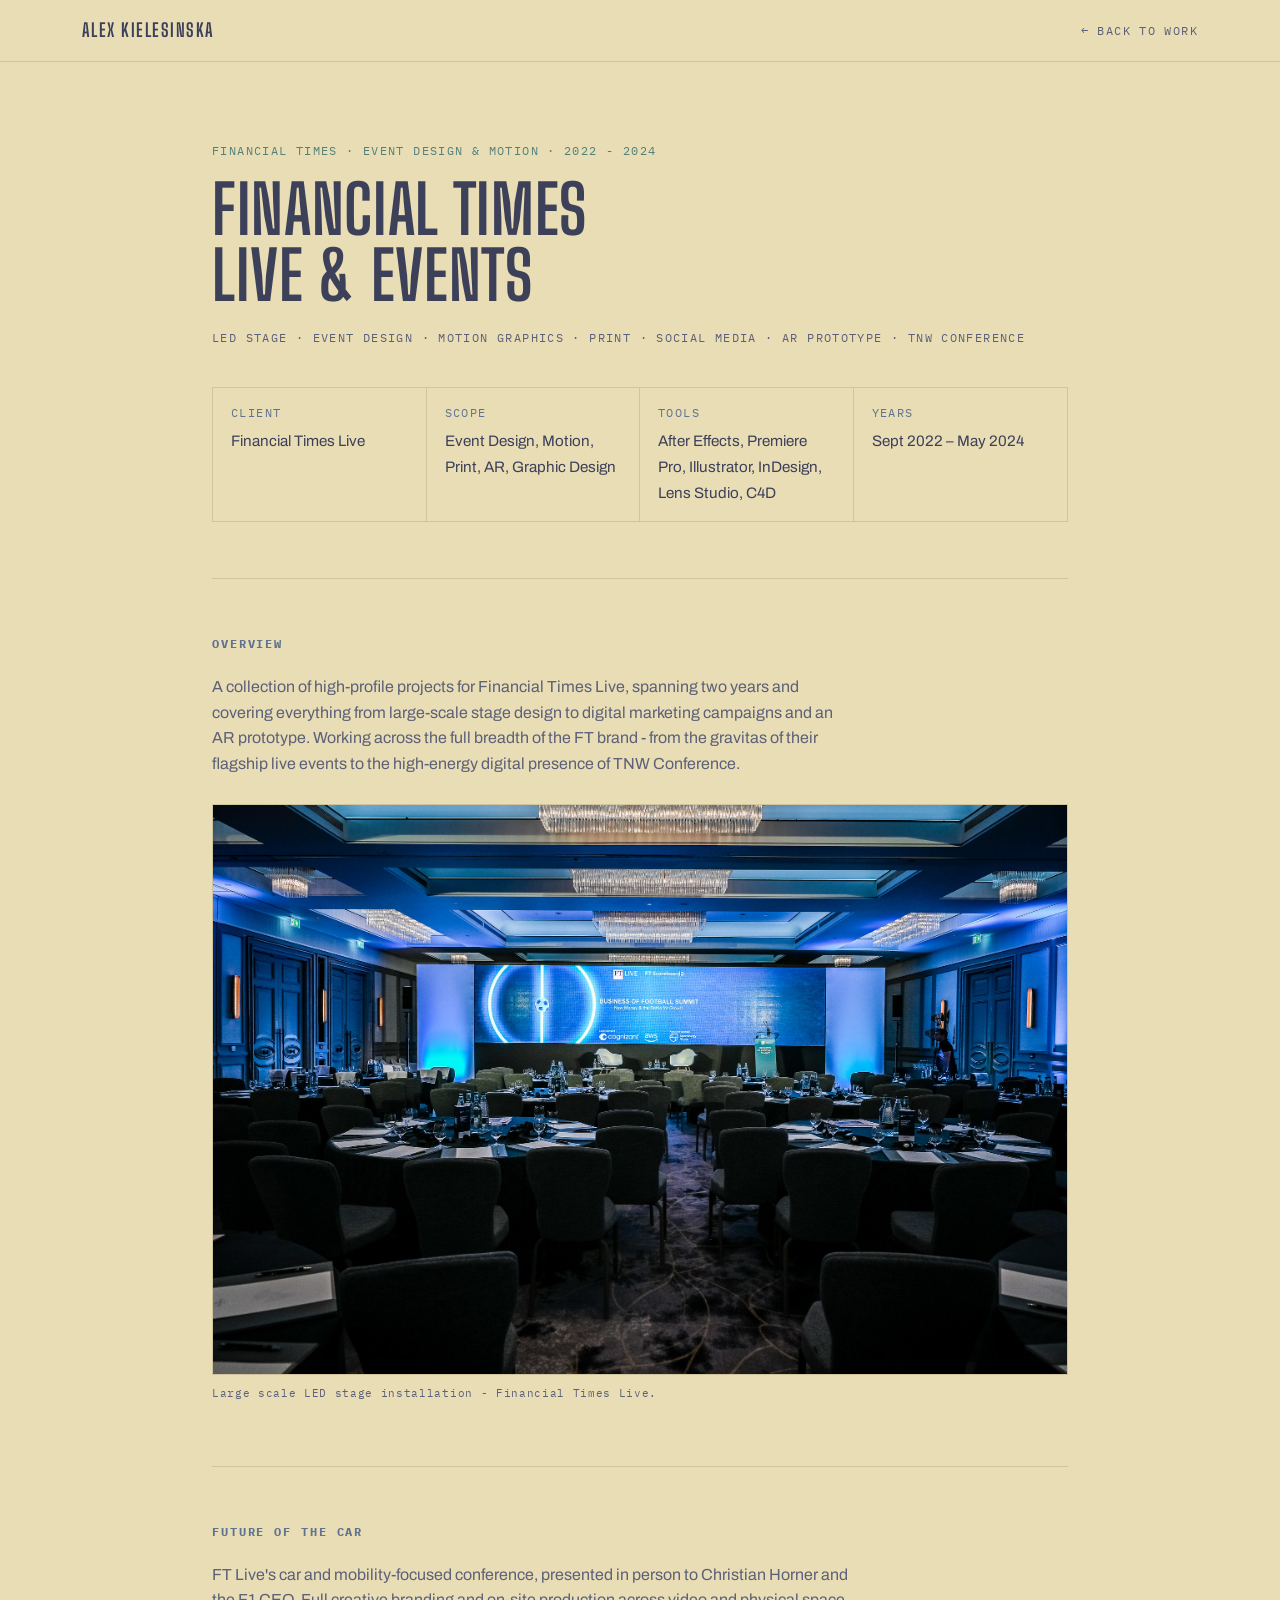
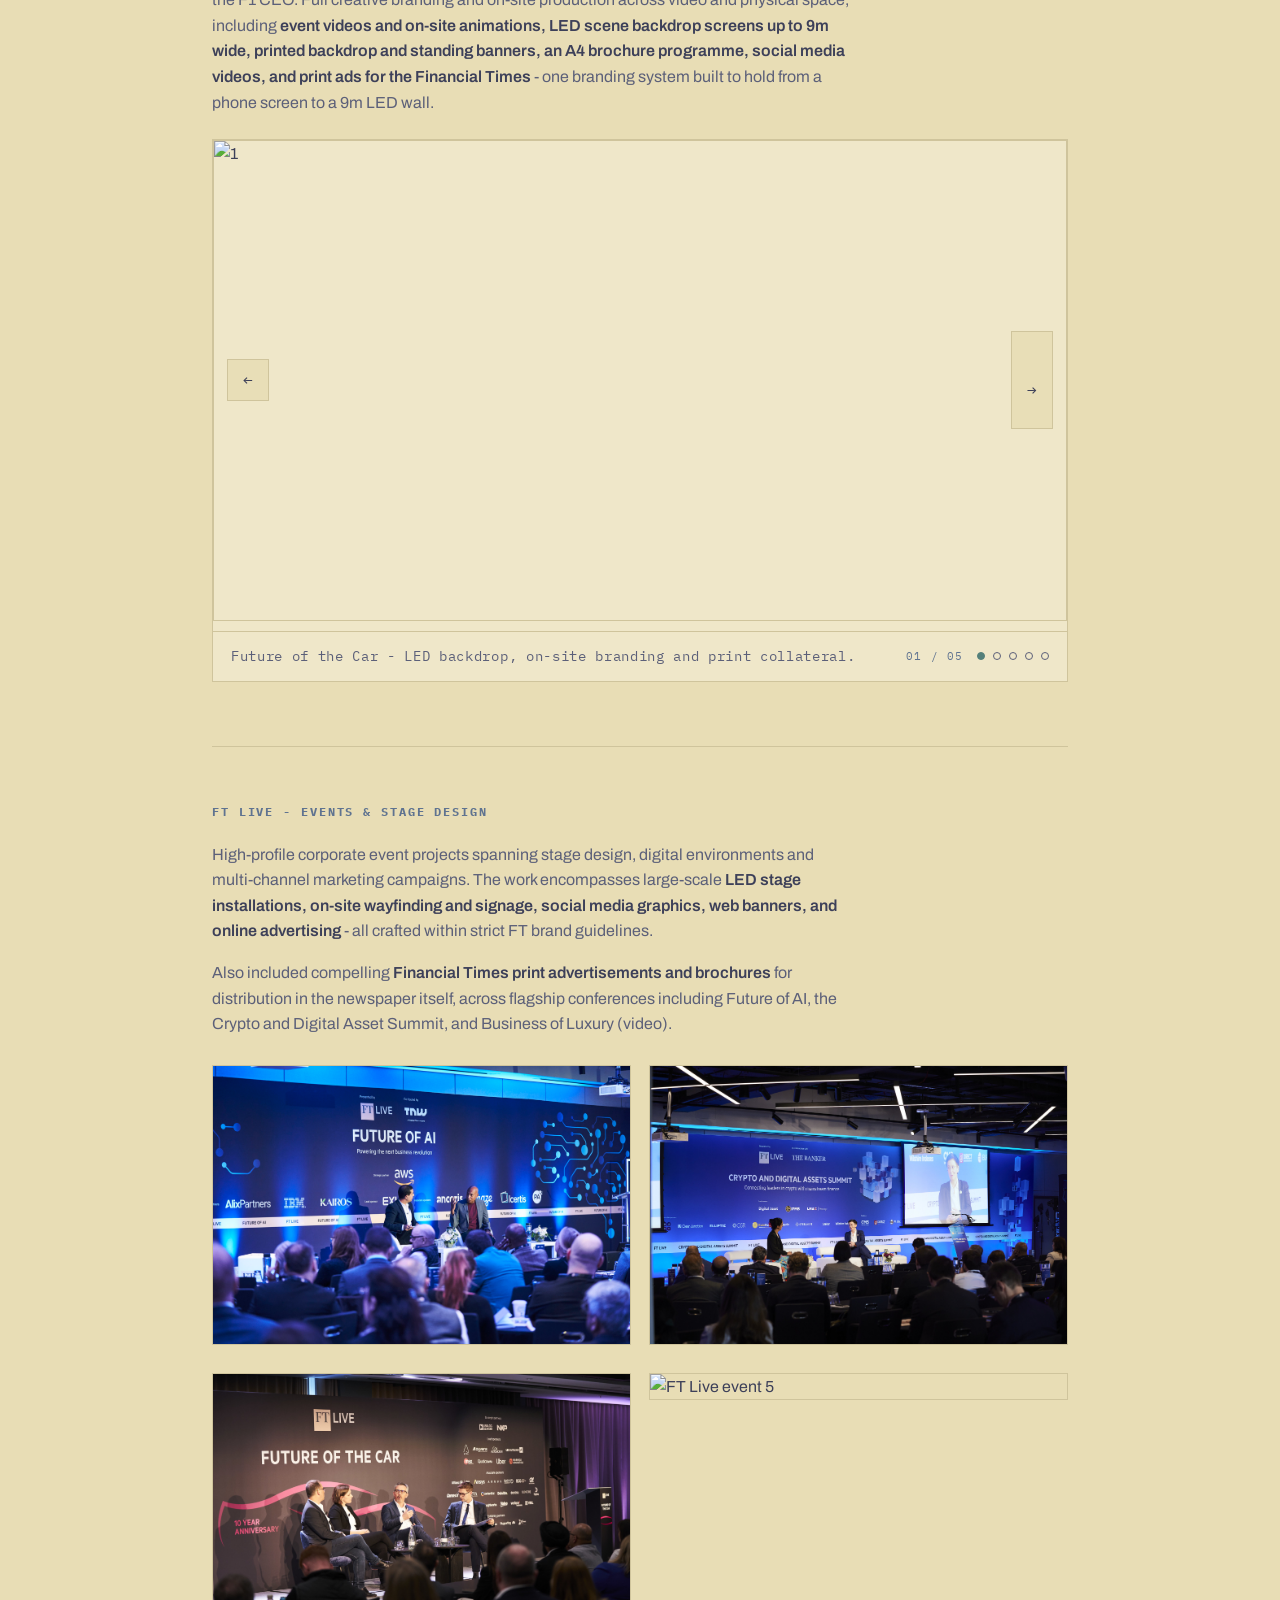
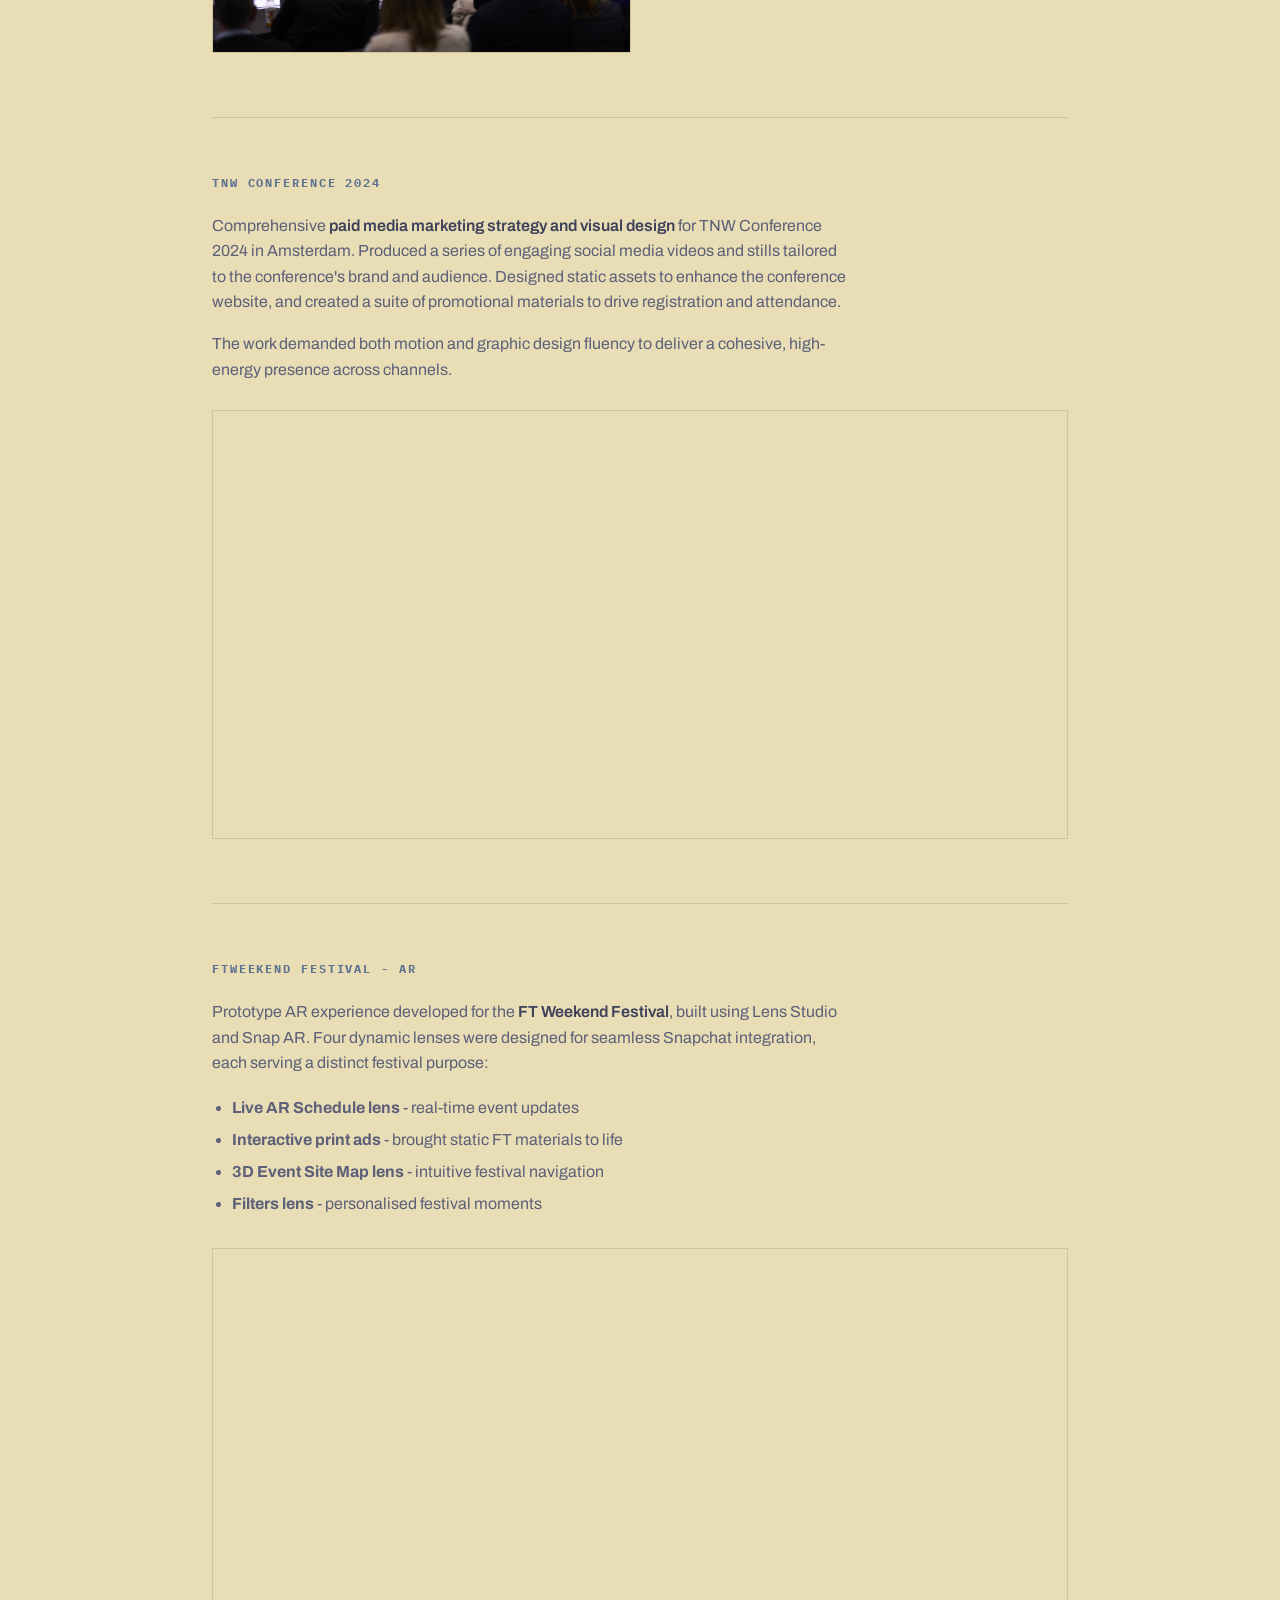
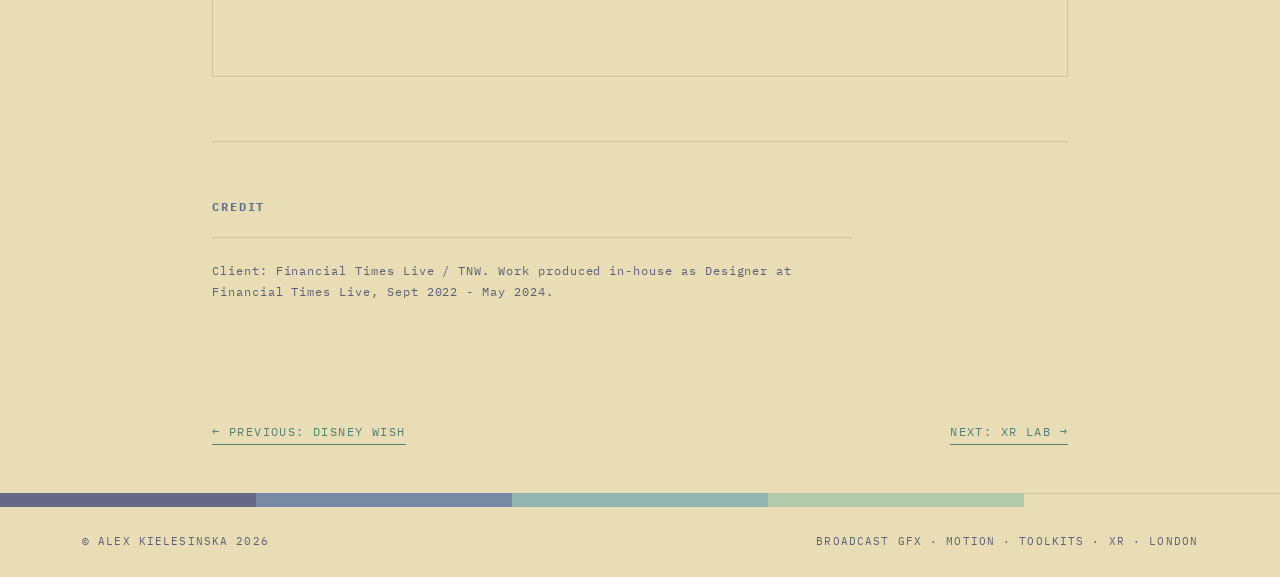
==== commit 9782e897: "Update index.html" ====
--- a/index.html
+++ b/index.html
@@ -47,11 +47,11 @@
     <figure class="fotc-carousel" aria-roledescription="carousel" aria-label="Future of the Car photos">
       <div class="fotc-track-wrap">
         <div class="fotc-track" id="fotcTrack">
-          <div class="fotc-slide"><img src="img/ft/future-of-the-car-1.jpg" alt="9m LED scene backdrop screen at Future of the Car"></div>
-          <div class="fotc-slide"><img src="img/ft/future-of-the-car-2.jpg" alt="On-site event branding and standing banners at Future of the Car"></div>
-          <div class="fotc-slide"><img src="img/ft/future-of-the-car-3.jpg" alt="Printed backdrop and signage at Future of the Car"></div>
-          <div class="fotc-slide"><img src="img/ft/future-of-the-car-4.jpg" alt="A4 brochure programme designed for Future of the Car"></div>
-          <div class="fotc-slide"><img src="img/ft/future-of-the-car-5.jpg" alt="Stage and audience view at Future of the Car conference"></div>
+          <div class="fotc-slide"><img src="img/ft/future-of-the-car-1.jpg" alt="1"></div>
+          <div class="fotc-slide"><img src="img/ft/future-of-the-car-2.jpg" alt="2"></div>
+          <div class="fotc-slide"><img src="img/ft/future-of-the-car-3.jpg" alt="3"></div>
+          <div class="fotc-slide"><img src="img/ft/future-of-the-car-4.jpg" alt="4"></div>
+          <div class="fotc-slide"><img src="img/ft/future-of-the-car-5.jpg" alt="5"></div>
         </div>
         <button class="fotc-arrow prev" id="fotcPrev" aria-label="Previous photo">&larr;</button>
         <button class="fotc-arrow next" id="fotcNext" aria-label="Next photo">&rarr;</button>
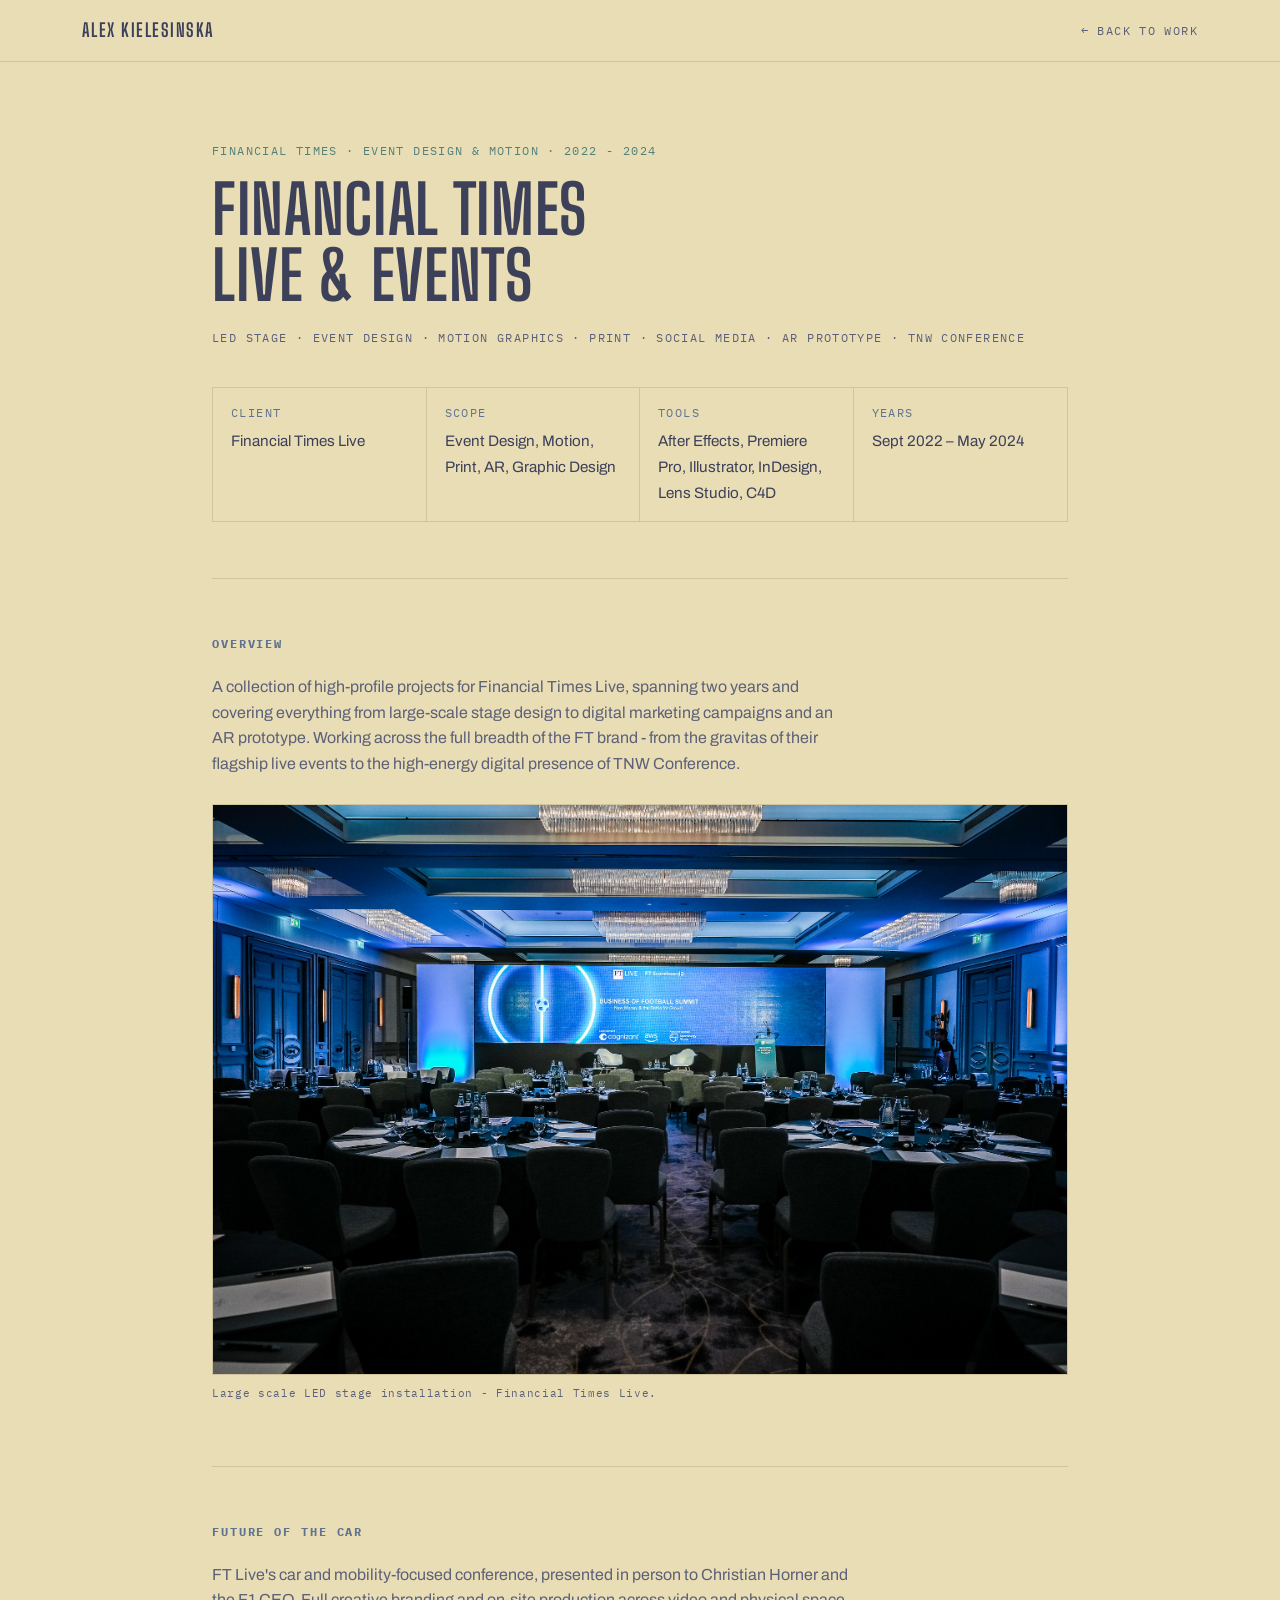
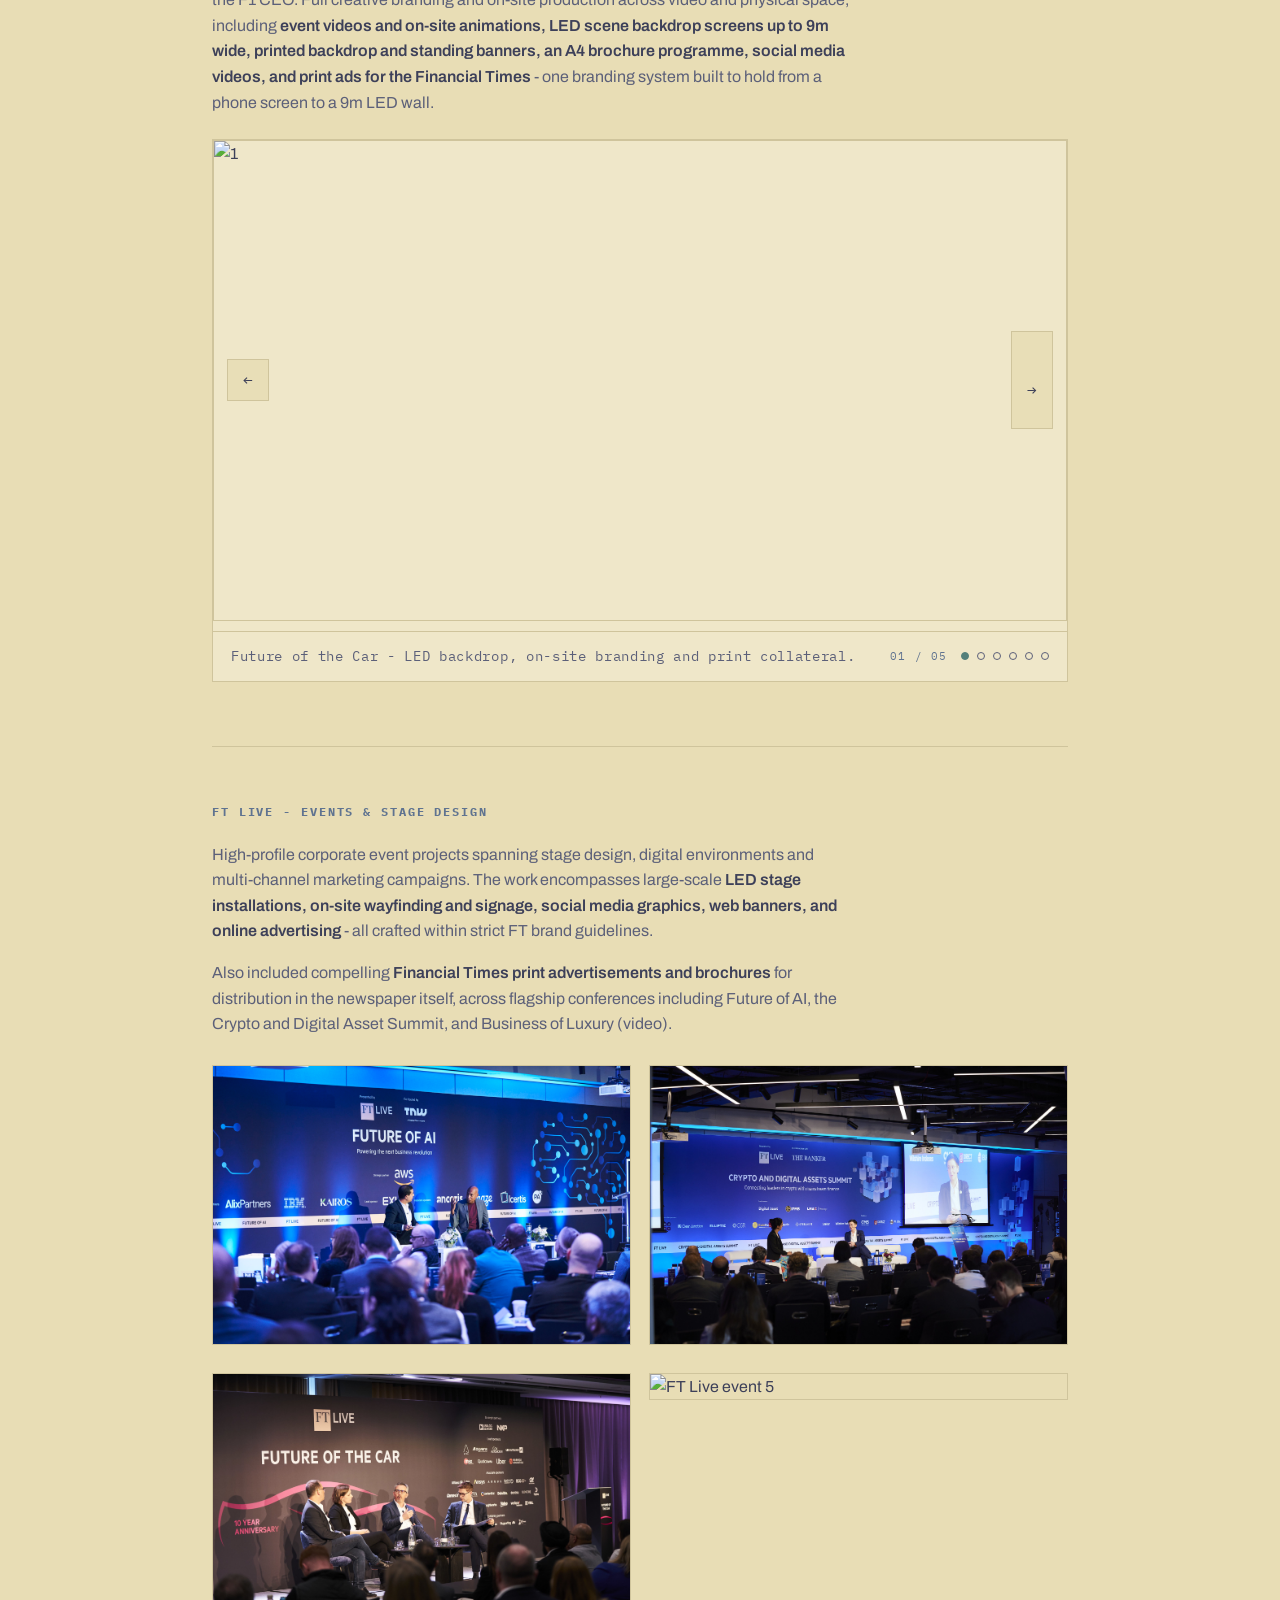
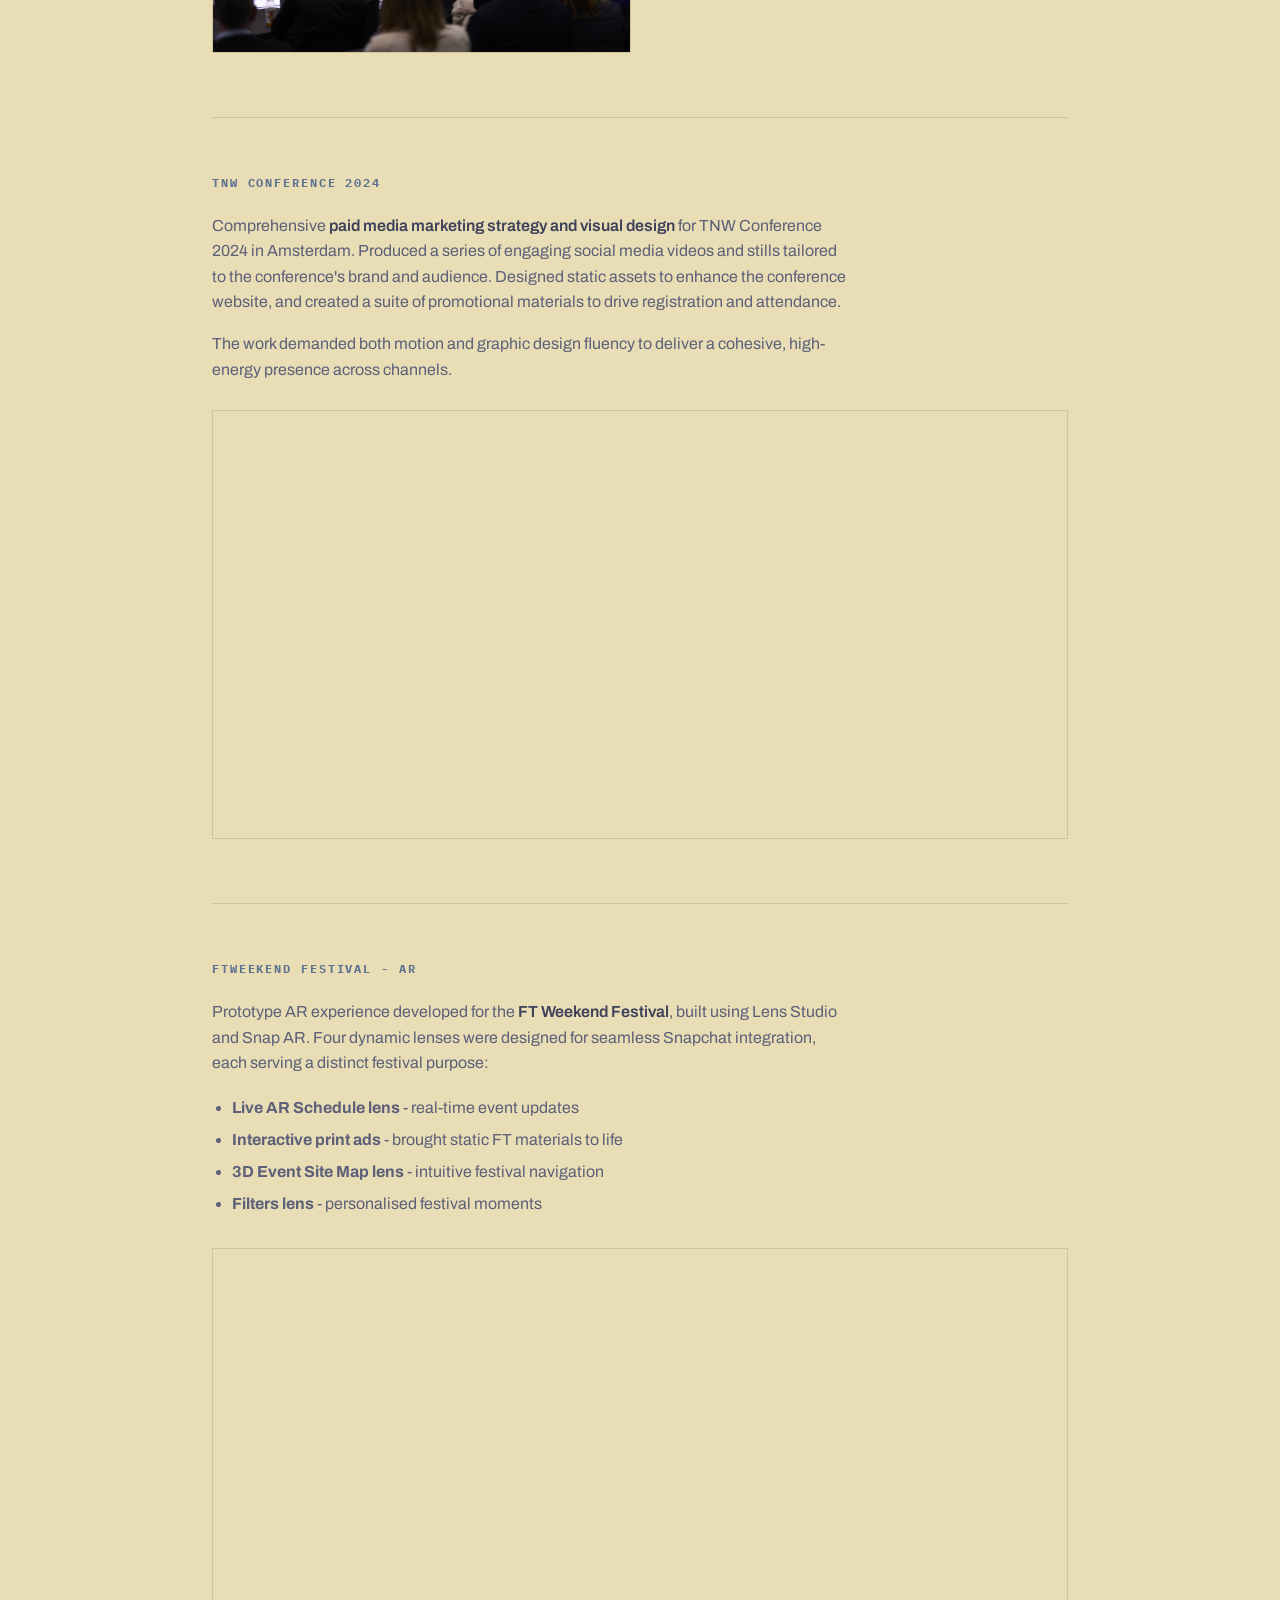
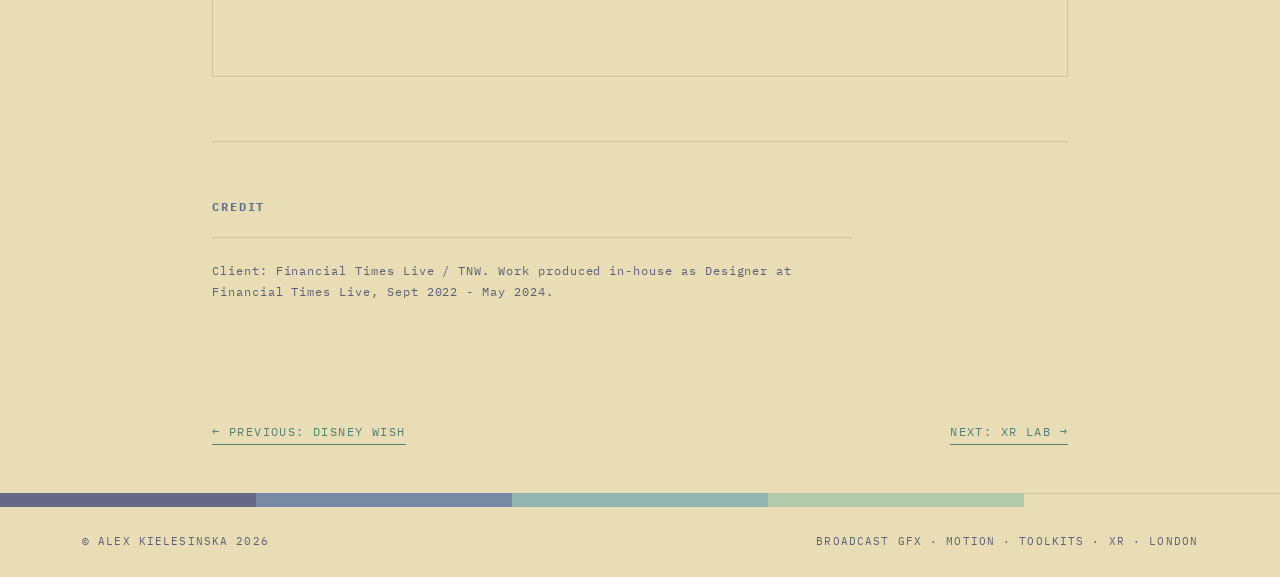
==== commit 9d2d6546: "Update index.html" ====
--- a/index.html
+++ b/index.html
@@ -52,6 +52,7 @@
           <div class="fotc-slide"><img src="img/ft/future-of-the-car-3.jpg" alt="3"></div>
           <div class="fotc-slide"><img src="img/ft/future-of-the-car-4.jpg" alt="4"></div>
           <div class="fotc-slide"><img src="img/ft/future-of-the-car-5.jpg" alt="5"></div>
+           <div class="fotc-slide"><img src="img/ft/future-of-the-car-6.jpg" alt="6"></div>
         </div>
         <button class="fotc-arrow prev" id="fotcPrev" aria-label="Previous photo">&larr;</button>
         <button class="fotc-arrow next" id="fotcNext" aria-label="Next photo">&rarr;</button>
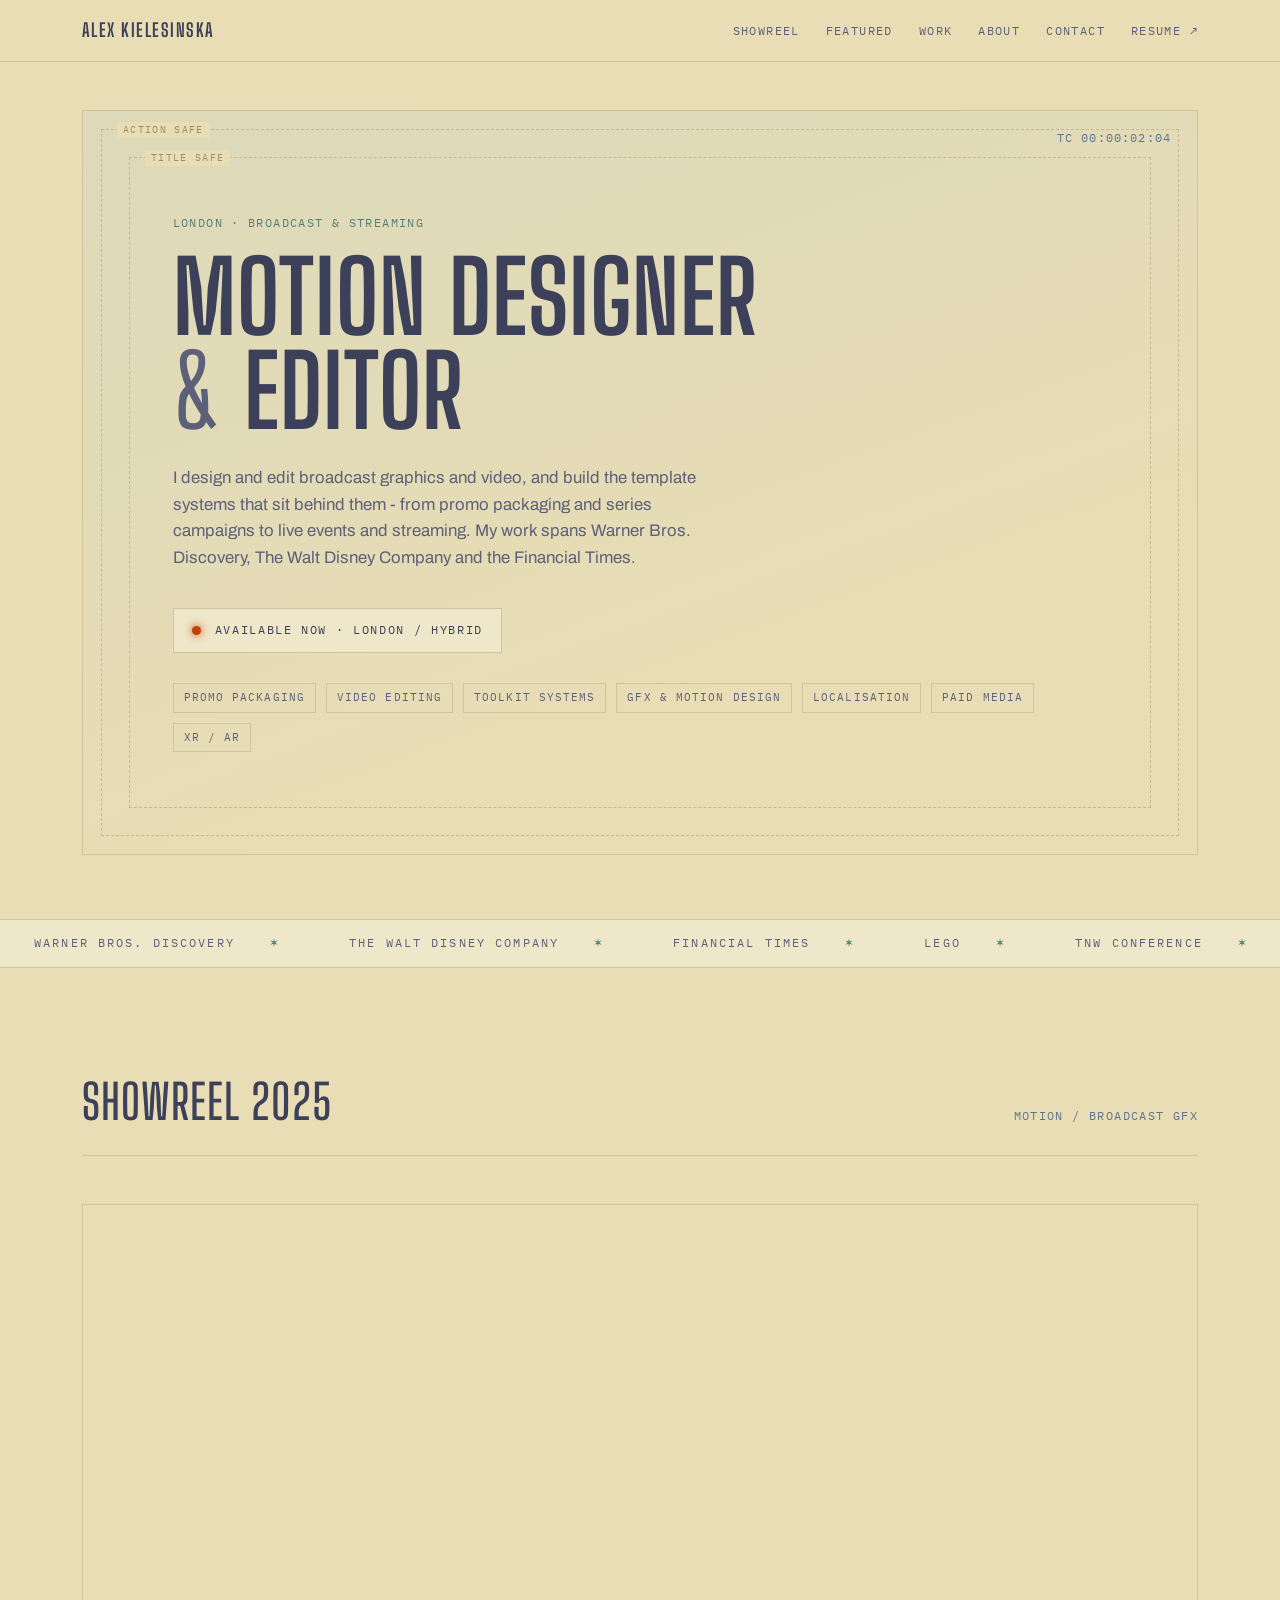
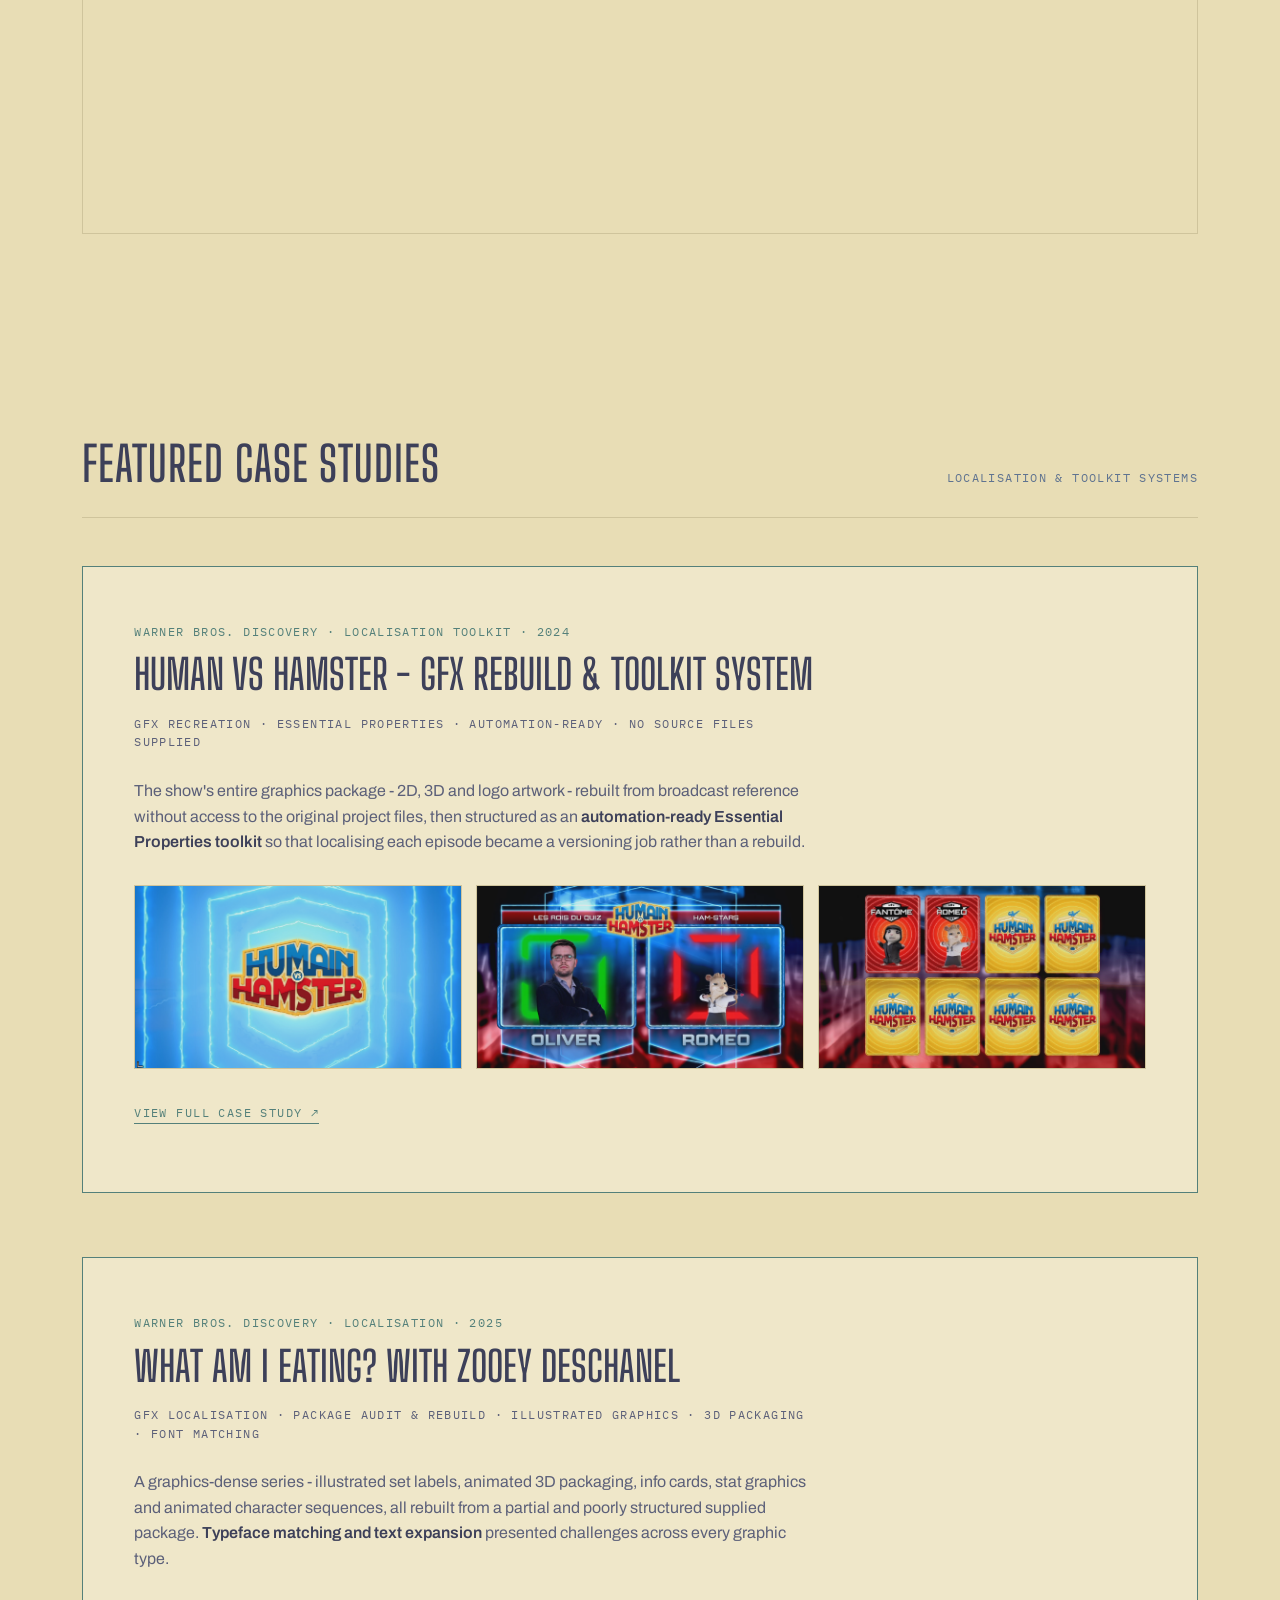
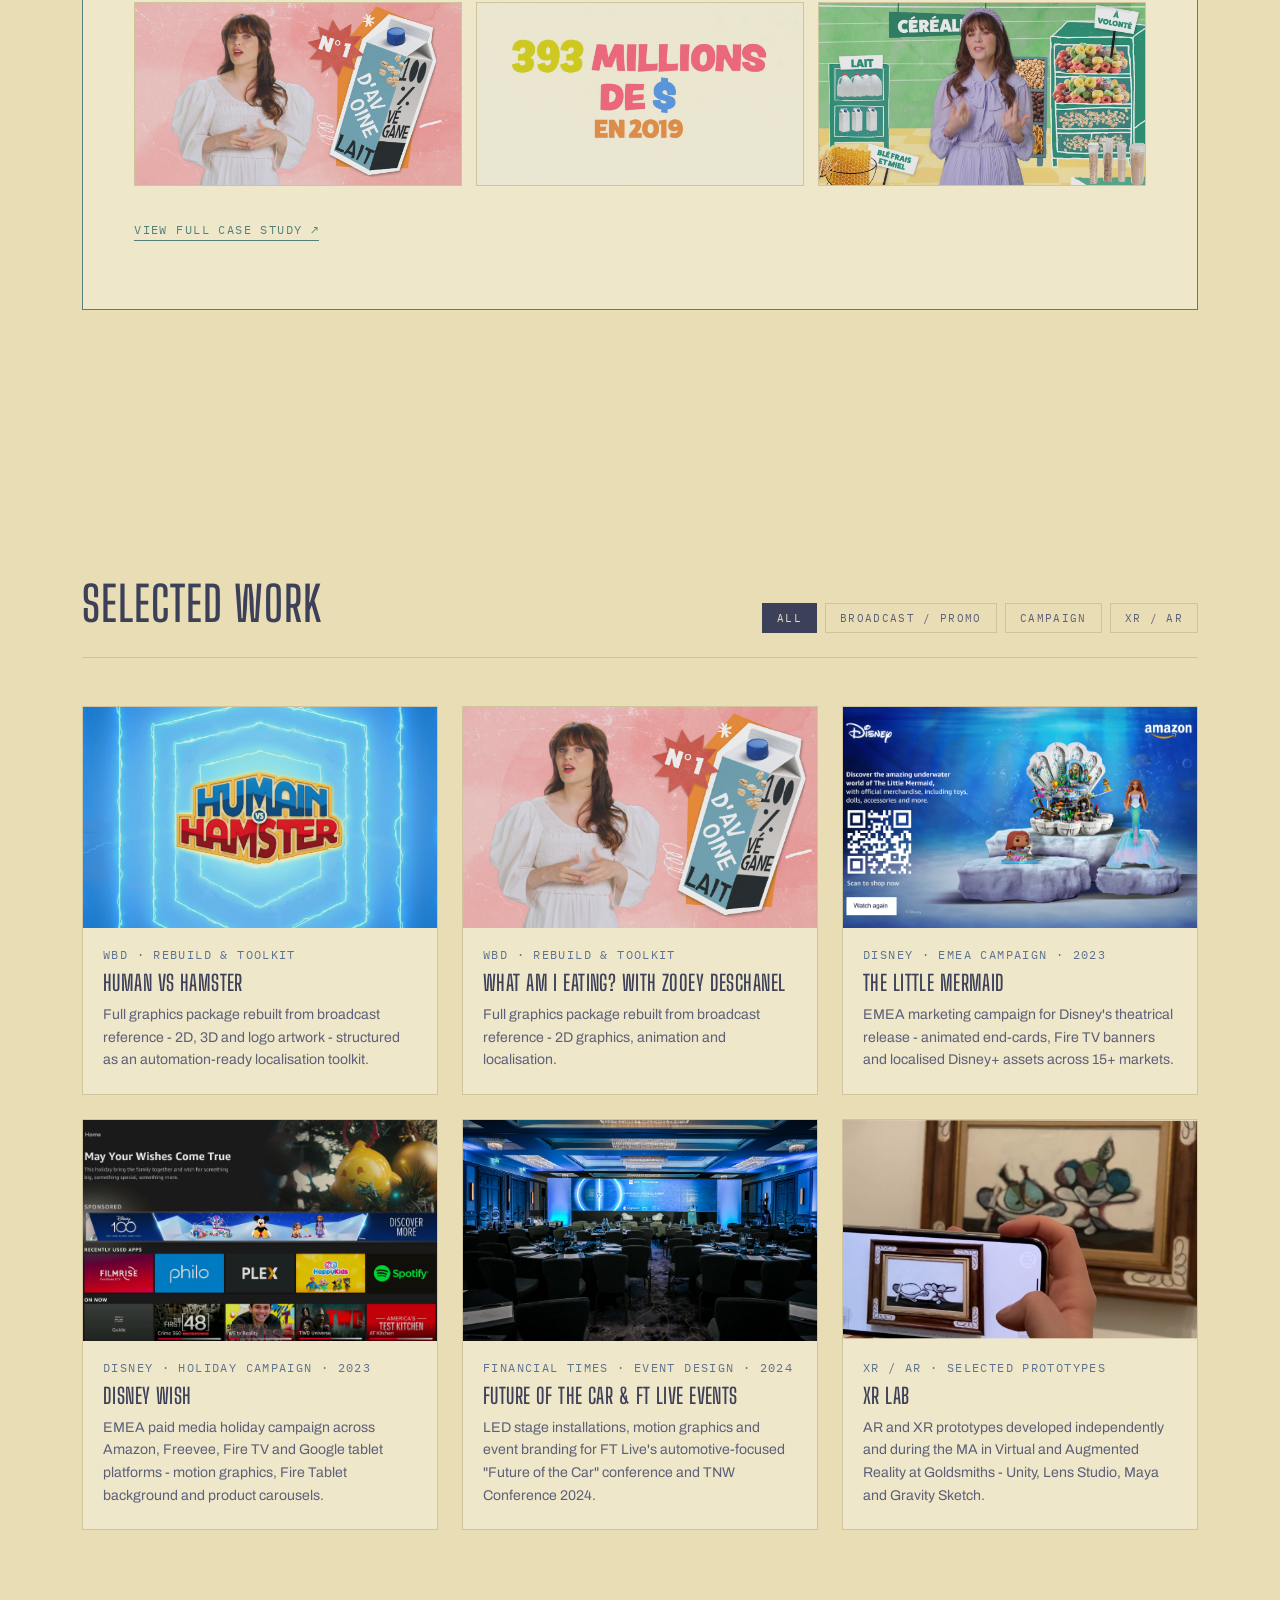
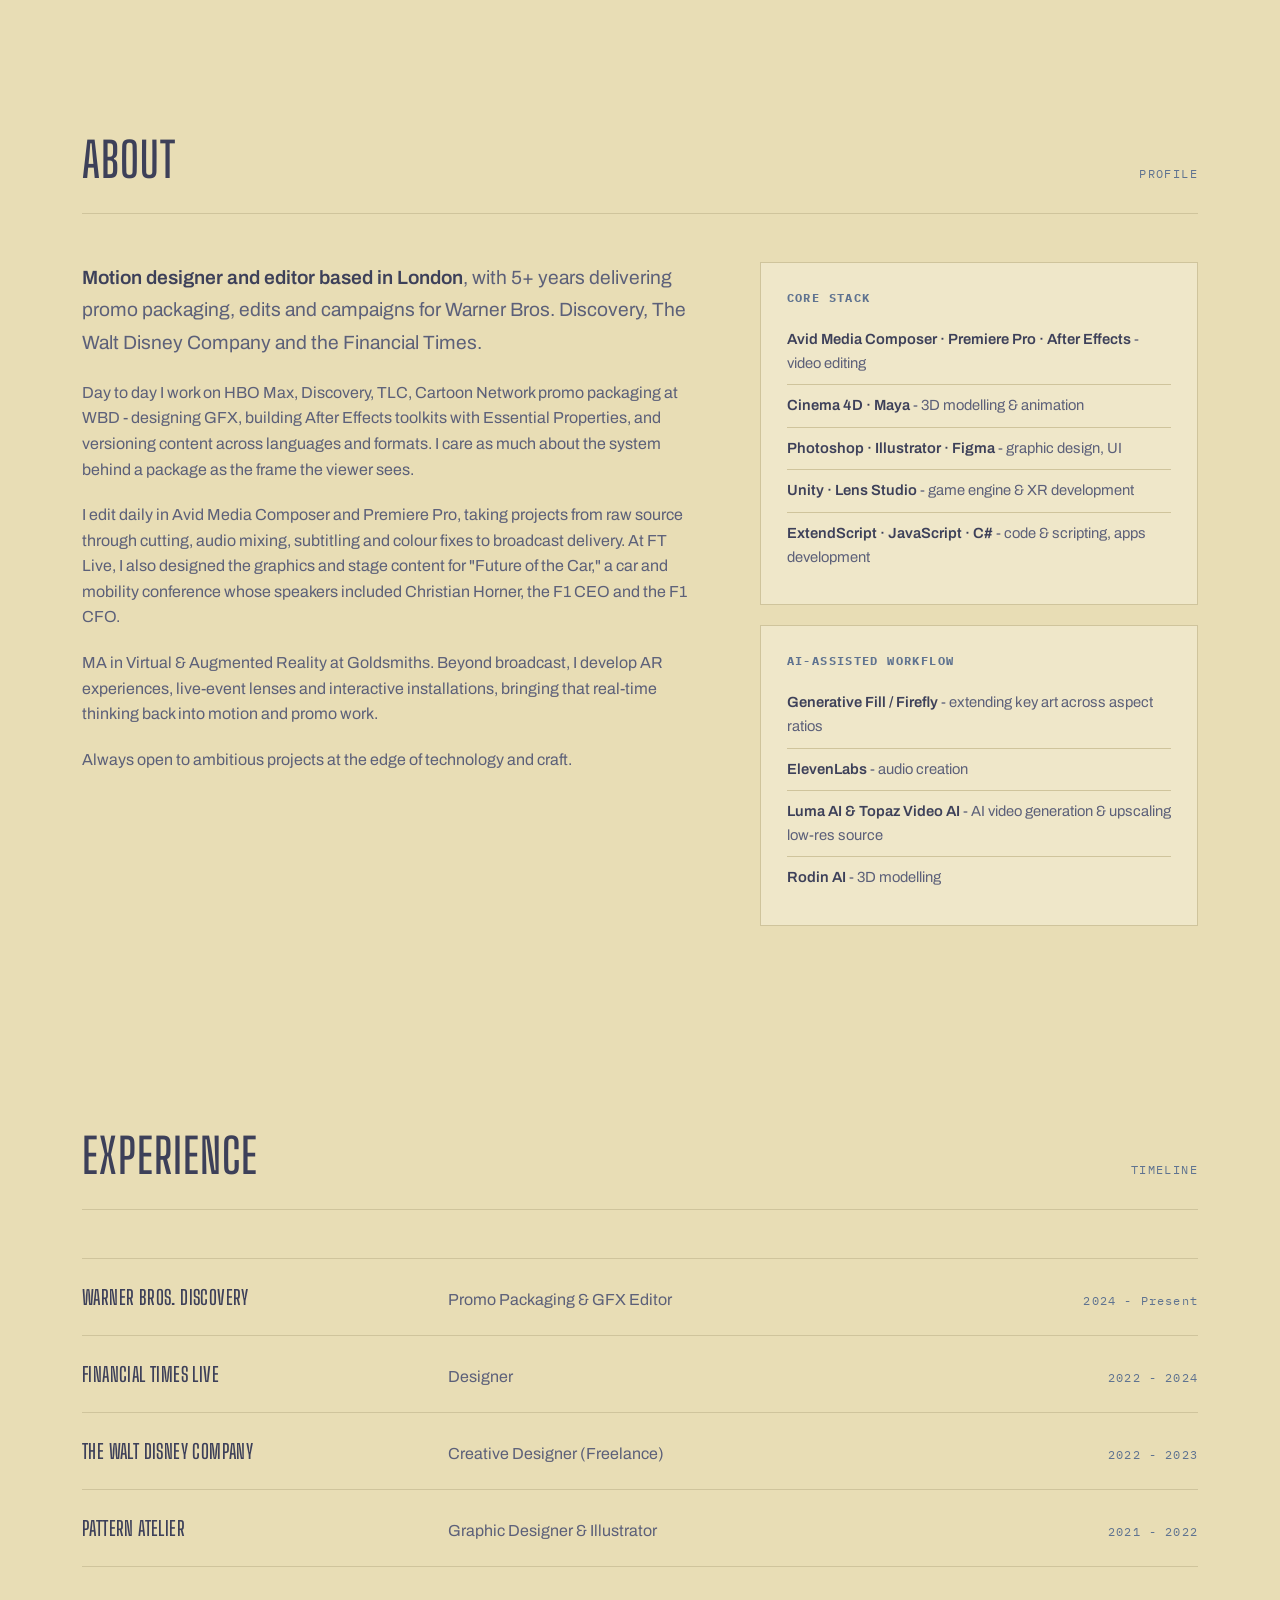
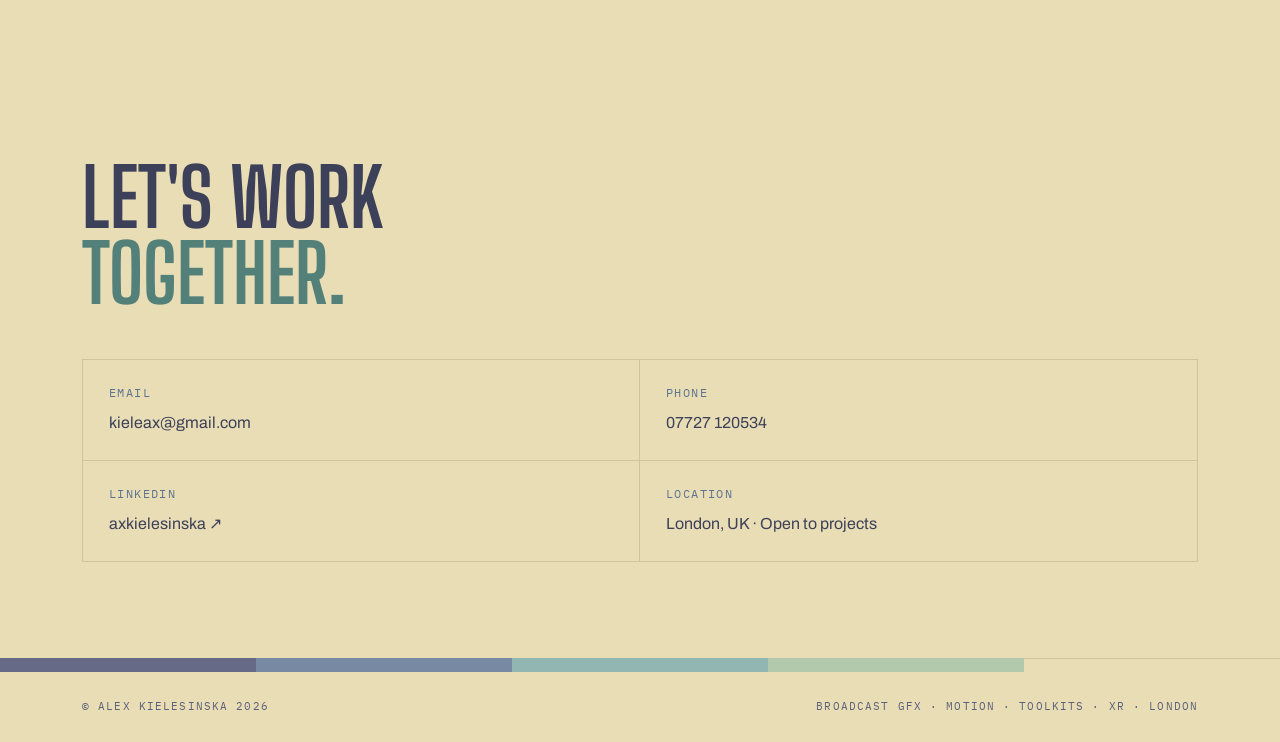
==== commit 7bb89632: "Update index.html" ====
--- a/index.html
+++ b/index.html
@@ -3,196 +3,442 @@
 <head>
 <meta charset="UTF-8">
 <meta name="viewport" content="width=device-width, initial-scale=1.0">
-<title>Financial Times Live & Events · Alex Kielesinska</title>
-<meta name="description" content="Event design, LED stage installations, motion graphics and AR prototypes for Financial Times Live and TNW Conference.">
+<title>Alex Kielesinska - Motion Designer &amp; Editor</title>
+<meta name="description" content="Alex Kielesinska - Motion Designer and Editor. London-based. Promo packaging, editing and series campaigns for Warner Bros. Discovery, Disney and the Financial Times.">
 <link rel="preconnect" href="https://fonts.googleapis.com">
 <link rel="preconnect" href="https://fonts.gstatic.com" crossorigin>
 <link href="https://fonts.googleapis.com/css2?family=Big+Shoulders+Display:wght@500;600;700&family=Archivo:wght@400;500;600&family=IBM+Plex+Mono:wght@400;500&display=swap" rel="stylesheet">
-<link rel="stylesheet" href="case.css">
+<style>
+/* ── PALETTE ── */
+:root{
+  --ink:#E8DDB5;
+  --ink-2:#EFE7C9;
+  --line:#CFC49C;
+  --bone:#3D4059;
+  --grey:#5C6079;
+  --amber:#54807A;
+  --cyan:#5F7390;
+  --red:#c2410c;
+  --disp:"Big Shoulders Display",Impact,sans-serif;
+  --body:"Archivo","Helvetica Neue",Arial,sans-serif;
+  --mono:"IBM Plex Mono","Courier New",monospace;
+}
+
+/* ── RESET ── */
+*{margin:0;padding:0;box-sizing:border-box}
+html{scroll-behavior:smooth}
+@media(prefers-reduced-motion:reduce){html{scroll-behavior:auto}*{animation:none!important;transition:none!important}}
+body{background:var(--ink);color:var(--bone);font-family:var(--body);font-size:16px;line-height:1.6;-webkit-font-smoothing:antialiased}
+a{color:inherit;text-decoration:none}
+a:focus-visible,button:focus-visible{outline:2px solid var(--amber);outline-offset:3px}
+img{max-width:100%;display:block}
+
+/* ── UTILITIES ── */
+.mono{font-family:var(--mono);font-size:.72rem;letter-spacing:.12em;text-transform:uppercase}
+.label{color:var(--cyan)}
+.section{max-width:1180px;margin:0 auto;padding:96px 32px}
+.section-head{display:flex;align-items:baseline;justify-content:space-between;border-bottom:1px solid var(--line);padding-bottom:14px;margin-bottom:48px;gap:16px;flex-wrap:wrap}
+.section-head h2{font-family:var(--disp);font-weight:600;font-size:clamp(2rem,4vw,3rem);letter-spacing:.02em;text-transform:uppercase}
+
+/* ── HEADER ── */
+header{position:sticky;top:0;z-index:50;background:rgba(232,221,181,.92);backdrop-filter:blur(8px);-webkit-backdrop-filter:blur(8px);border-bottom:1px solid var(--line)}
+.nav{max-width:1180px;margin:0 auto;display:flex;align-items:center;justify-content:space-between;padding:16px 32px;gap:16px}
+.nav .wordmark{font-family:var(--disp);font-size:1.15rem;font-weight:700;letter-spacing:.08em;text-transform:uppercase}
+.nav nav{display:flex;gap:26px;flex-wrap:wrap}
+.nav nav a{font-family:var(--mono);font-size:.72rem;letter-spacing:.12em;text-transform:uppercase;color:var(--grey)}
+.nav nav a:hover{color:var(--bone)}
+
+/* ── HERO ── */
+.hero{position:relative;max-width:1180px;margin:48px auto 0;padding:0 32px}
+.endboard{position:relative;border:1px solid var(--line);background:linear-gradient(160deg,#DDD9B9 0%,var(--ink) 70%);padding:clamp(64px,8vw,110px) clamp(64px,7vw,90px);overflow:hidden}
+.safe{position:absolute;border:1px dashed #C6BA90;pointer-events:none}
+.safe.action{inset:18px}
+.safe.title{inset:46px}
+.safe-tag{position:absolute;font-family:var(--mono);font-size:.6rem;letter-spacing:.14em;color:#9A8F68;background:var(--ink);padding:0 6px}
+.safe-tag.a{top:11px;left:34px}
+.safe-tag.t{top:39px;left:62px}
+.tc{position:absolute;top:18px;right:26px;font-family:var(--mono);font-size:.72rem;letter-spacing:.1em;color:var(--cyan)}
+.hero-eyebrow{color:var(--amber);margin-bottom:18px}
+.hero h1{font-family:var(--disp);font-weight:700;text-transform:uppercase;font-size:clamp(2.8rem,8vw,6.2rem);line-height:.95;letter-spacing:.01em}
+.hero h1 .thin{color:var(--grey);font-weight:500}
+.hero p.lede{max-width:560px;color:var(--grey);margin-top:26px;font-size:1.05rem}
+.tunein{display:inline-flex;align-items:center;gap:14px;margin-top:36px;border:1px solid var(--line);background:var(--ink-2);padding:12px 18px;font-family:var(--mono);font-size:.74rem;letter-spacing:.14em;text-transform:uppercase}
+.dot{width:9px;height:9px;border-radius:50%;background:var(--red);box-shadow:0 0 8px var(--red);flex-shrink:0}
+.tags{display:flex;flex-wrap:wrap;gap:10px;margin-top:30px}
+.tags span{font-family:var(--mono);font-size:.68rem;letter-spacing:.1em;text-transform:uppercase;border:1px solid var(--line);color:var(--grey);padding:5px 10px}
+
+/* ── TICKER ── */
+.ticker{border-top:1px solid var(--line);border-bottom:1px solid var(--line);overflow:hidden;margin-top:64px;background:var(--ink-2)}
+.ticker-track{display:flex;width:max-content;animation:ticker-scroll 28s linear infinite;padding:14px 0}
+.ticker-track span{font-family:var(--mono);font-size:.74rem;letter-spacing:.18em;text-transform:uppercase;color:var(--grey);padding:0 34px;white-space:nowrap}
+.ticker-track span::after{content:"✶";color:var(--amber);margin-left:34px}
+@keyframes ticker-scroll{0%{transform:translateX(0)}100%{transform:translateX(-50%)}}
+
+/* ── FLAGSHIP ── */
+.flagship{border:1px solid var(--amber);background:var(--ink-2);padding:clamp(28px,4vw,56px);margin-bottom:64px}
+.flagship .kicker{color:var(--amber)}
+.flagship h3{font-family:var(--disp);font-weight:600;text-transform:uppercase;font-size:clamp(1.7rem,3.4vw,2.6rem);margin:10px 0 18px;line-height:1.05}
+.flagship .meta{color:var(--grey);margin-bottom:26px}
+.flagship>p{color:var(--grey);max-width:680px;margin-bottom:16px}
+.flagship>p strong{color:var(--bone);font-weight:600}
+.fl-grid{display:grid;grid-template-columns:repeat(3,1fr);gap:14px;margin:30px 0}
+.fl-grid img{width:100%;aspect-ratio:16/9;object-fit:cover;border:1px solid var(--line);display:block}
+.case-link{font-family:var(--mono);font-size:.74rem;letter-spacing:.12em;text-transform:uppercase;color:var(--amber);border-bottom:1px solid var(--amber);padding-bottom:3px}
+.case-link:hover{color:var(--bone);border-color:var(--bone)}
+
+/* ── WORK GRID ── */
+.filters{display:flex;gap:8px;flex-wrap:wrap}
+.filters button{font-family:var(--mono);font-size:.7rem;letter-spacing:.12em;text-transform:uppercase;background:none;border:1px solid var(--line);color:var(--grey);padding:7px 14px;cursor:pointer}
+.filters button:hover{color:var(--bone);border-color:var(--grey)}
+.filters button.active{background:var(--bone);color:var(--ink);border-color:var(--bone)}
+.grid{display:grid;grid-template-columns:repeat(3,1fr);gap:24px}
+.card{border:1px solid var(--line);background:var(--ink-2);display:flex;flex-direction:column;transition:border-color .2s}
+.card:hover{border-color:var(--grey)}
+.card>a{display:flex;flex-direction:column;flex:1}
+.card .thumb{aspect-ratio:16/10;overflow:hidden}
+.card .thumb img{width:100%;height:100%;object-fit:cover;display:block}
+.slate.thumb{aspect-ratio:16/10;background:repeating-linear-gradient(-45deg,var(--ink-2),var(--ink-2) 14px,#E3D8AE 14px,#E3D8AE 28px);border-bottom:1px solid var(--line);display:flex;flex-direction:column;align-items:center;justify-content:center;gap:8px;text-align:center;padding:24px;color:var(--grey)}
+.slate.thumb .slate-title{color:var(--bone);font-family:var(--mono);font-size:.8rem;letter-spacing:.14em}
+.card .body{padding:18px 20px 22px}
+.card .body .mono{color:var(--cyan);display:block;margin-bottom:8px}
+.card h3{font-family:var(--disp);font-weight:600;text-transform:uppercase;font-size:1.35rem;letter-spacing:.02em;line-height:1.1}
+.card p{color:var(--grey);font-size:.88rem;margin-top:8px}
+.card.hidden{display:none}
+
+/* ── ABOUT ── */
+.about-grid{display:grid;grid-template-columns:1.4fr 1fr;gap:64px;align-items:start}
+.about-grid .lead{font-size:1.2rem;line-height:1.7}
+.about-grid .lead strong{color:var(--bone);font-weight:600}
+.about-grid>div>p{color:var(--grey);margin-bottom:20px}
+.skill-block{border:1px solid var(--line);background:var(--ink-2);padding:26px}
+.skill-block+.skill-block{margin-top:20px}
+.skill-block h4{font-family:var(--mono);font-size:.72rem;letter-spacing:.12em;text-transform:uppercase;color:var(--cyan);margin-bottom:12px}
+.skill-block ul{list-style:none}
+.skill-block li{padding:9px 0;border-bottom:1px solid var(--line);font-size:.92rem;color:var(--grey)}
+.skill-block li:last-child{border-bottom:0}
+.skill-block li strong{color:var(--bone);font-weight:600}
+
+/* ── EXPERIENCE ── */
+.xp{border-top:1px solid var(--line)}
+.xp-row{display:grid;grid-template-columns:1fr 1.4fr .7fr;gap:18px;padding:22px 0;border-bottom:1px solid var(--line);align-items:baseline}
+.xp-row .co{font-family:var(--disp);font-weight:600;text-transform:uppercase;font-size:1.25rem;letter-spacing:.02em}
+.xp-row .role{color:var(--grey)}
+.xp-row .yrs{font-family:var(--mono);font-size:.74rem;letter-spacing:.1em;color:var(--cyan);text-align:right}
+
+/* ── CONTACT ── */
+.contact h2{font-family:var(--disp);font-weight:700;text-transform:uppercase;font-size:clamp(2.6rem,7vw,5rem);line-height:.95}
+.contact h2 em{font-style:normal;color:var(--amber)}
+.contact-grid{display:grid;grid-template-columns:repeat(2,1fr);border:1px solid var(--line);margin-top:48px}
+.contact-cell{padding:24px 26px;border-bottom:1px solid var(--line)}
+.contact-cell:nth-child(odd){border-right:1px solid var(--line)}
+.contact-cell:nth-last-child(-n+2){border-bottom:0}
+.contact-cell .mono{color:var(--cyan);display:block;margin-bottom:8px}
+.contact-cell a:hover{color:var(--amber)}
+
+/* ── FOOTER ── */
+.bars{display:flex;height:14px}
+.bars div{flex:1}
+footer .inner{max-width:1180px;margin:0 auto;display:flex;justify-content:space-between;gap:16px;flex-wrap:wrap;padding:26px 32px;color:var(--grey);font-family:var(--mono);font-size:.7rem;letter-spacing:.1em;text-transform:uppercase}
+
+/* ── RESPONSIVE ── */
+@media(max-width:900px){
+  .grid{grid-template-columns:repeat(2,1fr)}
+  .fl-grid{grid-template-columns:1fr 1fr}
+  .about-grid{grid-template-columns:1fr;gap:40px}
+  .fl-grid img:last-child{display:none}
+}
+@media(max-width:600px){
+  .section{padding:64px 20px}
+  .nav{padding:14px 20px}
+  .nav nav{display:none}
+  .hero{padding:0 20px;margin-top:28px}
+  .grid,.fl-grid{grid-template-columns:1fr}
+  .xp-row{grid-template-columns:1fr;gap:4px}
+  .xp-row .yrs{text-align:left}
+  .contact-grid{grid-template-columns:1fr}
+  .contact-cell:nth-child(odd){border-right:0}
+  .contact-cell:nth-last-child(-n+2){border-bottom:1px solid var(--line)}
+  .contact-cell:last-child{border-bottom:0}
+}
+</style>
 </head>
 <body>
+
 <header>
   <div class="nav">
-    <a class="wordmark" href="index.html">Alex Kielesinska</a>
-    <a class="back" href="index.html#work">← Back to work</a>
+    <a class="wordmark" href="#top">Alex Kielesinska</a>
+    <nav>
+      <a href="#showreel">Showreel</a>
+      <a href="#toolkit">Featured</a>
+      <a href="#work">Work</a>
+      <a href="#about">About</a>
+      <a href="#contact">Contact</a>
+      <a href="Alex Kielesinska Resume.html">Resume ↗</a>
+    </nav>
   </div>
 </header>
-<div class="wrap">
-
-  <div class="case-hero">
-    <p class="mono kicker">Financial Times · Event Design &amp; Motion · 2022 - 2024</p>
-    <h1>Financial Times<br>Live &amp; Events</h1>
-    <p class="mono meta">LED stage · Event design · Motion graphics · Print · Social media · AR prototype · TNW Conference</p>
-    <div class="facts">
-      <div><span class="mono">Client</span><span class="val">Financial Times Live</span></div>
-      <div><span class="mono">Scope</span><span class="val">Event Design, Motion, Print, AR, Graphic Design</span></div>
-      <div><span class="mono">Tools</span><span class="val">After Effects, Premiere Pro, Illustrator, InDesign, Lens Studio, C4D</span></div>
-      <div><span class="mono">Years</span><span class="val">Sept 2022 – May 2024</span></div>
-    </div>
-  </div>
-
-  <section>
-    <h2>Overview</h2>
-    <p>A collection of high-profile projects for Financial Times Live, spanning two years and covering everything from large-scale stage design to digital marketing campaigns and an AR prototype. Working across the full breadth of the FT brand - from the gravitas of their flagship live events to the high-energy digital presence of TNW Conference.</p>
-    <figure>
-      <img src="img/ft/events1.jpeg" alt="Financial Times Live event stage">
-      <figcaption>Large scale LED stage installation - Financial Times Live.</figcaption>
-    </figure>
-  </section>
-
-  <section>
-    <h2>Future of the Car</h2>
-    <p>FT Live's car and mobility-focused conference, presented in person to Christian Horner and the F1 CEO. Full creative branding and on-site production across video and physical space, including <strong>event videos and on-site animations, LED scene backdrop screens up to 9m wide, printed backdrop and standing banners, an A4 brochure programme, social media videos, and print ads for the Financial Times</strong> - one branding system built to hold from a phone screen to a 9m LED wall.</p>
-
-    <figure class="fotc-carousel" aria-roledescription="carousel" aria-label="Future of the Car photos">
-      <div class="fotc-track-wrap">
-        <div class="fotc-track" id="fotcTrack">
-          <div class="fotc-slide"><img src="img/ft/future-of-the-car-1.jpg" alt="1"></div>
-          <div class="fotc-slide"><img src="img/ft/future-of-the-car-2.jpg" alt="2"></div>
-          <div class="fotc-slide"><img src="img/ft/future-of-the-car-3.jpg" alt="3"></div>
-          <div class="fotc-slide"><img src="img/ft/future-of-the-car-4.jpg" alt="4"></div>
-          <div class="fotc-slide"><img src="img/ft/future-of-the-car-5.jpg" alt="5"></div>
-           <div class="fotc-slide"><img src="img/ft/future-of-the-car-6.jpg" alt="6"></div>
-        </div>
-        <button class="fotc-arrow prev" id="fotcPrev" aria-label="Previous photo">&larr;</button>
-        <button class="fotc-arrow next" id="fotcNext" aria-label="Next photo">&rarr;</button>
+
+<!-- HERO -->
+<section class="hero" id="top">
+  <div class="endboard">
+    <div class="safe action"></div>
+    <div class="safe title"></div>
+    <span class="safe-tag a">ACTION SAFE</span>
+    <span class="safe-tag t">TITLE SAFE</span>
+    <span class="tc" id="tc">TC 00:00:00:00</span>
+    <p class="mono hero-eyebrow">London · Broadcast &amp; Streaming</p>
+    <h1>Motion Designer<br><span class="thin">&amp;</span> Editor</h1>
+    <p class="lede">I design and edit broadcast graphics and video, and build the template systems that sit behind them - from promo packaging and series campaigns to live events and streaming. My work spans Warner Bros. Discovery, The Walt Disney Company and the Financial Times.</p>
+    <div class="tunein"><span class="dot"></span>Available now · London / Hybrid</div>
+    <div class="tags">
+      <span>Promo Packaging</span><span>Video Editing</span><span>Toolkit Systems</span><span>GFX & Motion Design</span><span>Localisation</span><span>Paid Media</span><span>XR / AR</span>
+    </div>
+  </div>
+</section>
+
+<!-- TICKER -->
+<div class="ticker" aria-hidden="true">
+  <div class="ticker-track">
+    <span>Warner Bros. Discovery</span><span>The Walt Disney Company</span><span>Financial Times</span><span>Lego</span><span>TNW Conference</span>
+    <span>Warner Bros. Discovery</span><span>The Walt Disney Company</span><span>Financial Times</span><span>Lego</span><span>TNW Conference</span>
+  </div>
+</div>
+
+<!-- SHOWREEL -->
+<section class="section" id="showreel">
+  <div class="section-head">
+    <h2>Showreel 2025</h2>
+    <span class="mono label">Motion / Broadcast GFX</span>
+  </div>
+  <div style="padding:56.25% 0 0 0;position:relative;border:1px solid var(--line)">
+    <iframe src="https://player.vimeo.com/video/1209280677?badge=0&amp;autopause=0&amp;player_id=0&amp;app_id=58479"
+      frameborder="0" allow="autoplay; fullscreen; picture-in-picture; clipboard-write; encrypted-media"
+      style="position:absolute;top:0;left:0;width:100%;height:100%"
+      title="Alex Kielesinska Showreel"></iframe>
+  </div>
+  <script src="https://player.vimeo.com/api/player.js"></script>
+</section>
+
+<!-- FEATURED CASE STUDIES -->
+<section class="section" id="toolkit">
+  <div class="section-head">
+    <h2>Featured Case Studies</h2>
+    <span class="mono label">Localisation &amp; Toolkit Systems</span>
+  </div>
+
+  <div class="flagship">
+    <span class="mono kicker">Warner Bros. Discovery · Localisation Toolkit · 2024</span>
+    <h3>Human vs Hamster - GFX Rebuild &amp; Toolkit System</h3>
+    <p class="mono meta">GFX recreation · Essential Properties · Automation-ready · No source files supplied</p>
+    <p>The show's entire graphics package - 2D, 3D and logo artwork - rebuilt from broadcast reference without access to the original project files, then structured as an <strong>automation-ready Essential Properties toolkit</strong> so that localising each episode became a versioning job rather than a rebuild.</p>
+    <div class="fl-grid">
+      <img src="img/01.png" alt="Human vs Hamster logo EN original alongside rebuilt French version">
+      <img src="img/02.png" alt="Essential Graphics panel showing the toolkit controls">
+      <img src="img/03.png" alt="compare rebuild vs ENG">
+    </div>
+    <p style="margin-top:26px"><a class="case-link" href="case-human-vs-hamster.html">View full case study ↗</a></p>
+  </div>
+
+  <div class="flagship">
+    <span class="mono kicker">Warner Bros. Discovery · Localisation · 2025</span>
+    <h3>What Am I Eating? with Zooey Deschanel</h3>
+    <p class="mono meta">GFX localisation · Package audit &amp; rebuild · Illustrated graphics · 3D packaging · Font matching</p>
+    <p>A graphics-dense series - illustrated set labels, animated 3D packaging, info cards, stat graphics and animated character sequences, all rebuilt from a partial and poorly structured supplied package. <strong>Typeface matching and text expansion</strong> presented challenges across every graphic type.</p>
+     <div class="fl-grid">
+      <img src="img/waie/01.png" alt="What Am I Eating title alongside French Les Secrets de Mon Assiette rebuild" style="width:100%;display:block;border:1px solid var(--line)">
+      <img src="img/waie/02.png" alt="Produce section with multiple illustrated labels rebuilt" style="width:100%;display:block;border:1px solid var(--line)">
+      <img src="img/waie/03.png" alt="Nostalgia info card showing text expansion from English to French" style="width:100%;display:block;border:1px solid var(--line)">
+    </div>
+    <p style="margin-top:26px"><a class="case-link" href="case-what-am-i-eating.html">View full case study ↗</a></p>
+  </div>
+</section>
+
+<!-- SELECTED WORK -->
+<section class="section" id="work">
+  <div class="section-head">
+    <h2>Selected Work</h2>
+    <div class="filters" role="group" aria-label="Filter projects">
+      <button class="active" data-f="all">All</button>
+      <button data-f="broadcast">Broadcast / Promo</button>
+      <button data-f="campaign">Campaign</button>
+      <button data-f="xr">XR / AR</button>
+    </div>
+  </div>
+  <div class="grid">
+
+    <article class="card" data-cat="broadcast">
+      <a href="case-human-vs-hamster.html">
+        <div class="thumb"><img src="img/01.png" alt="Human vs Hamster logo with presenters EN alongside French rebuild"></div>
+        <div class="body">
+          <span class="mono">WBD · Rebuild &amp; Toolkit</span>
+          <h3>Human vs Hamster</h3>
+          <p>Full graphics package rebuilt from broadcast reference - 2D, 3D and logo artwork - structured as an automation-ready localisation toolkit.</p>
+        </div>
+      </a>
+    </article>
+
+    <article class="card" data-cat="broadcast">
+      <a href="case-what-am-i-eating.html">
+        <div class="thumb"><img src="img/waie/01.png" alt="WAIE"></div>
+        <div class="body">
+          <span class="mono">WBD · Rebuild &amp; Toolkit</span>
+          <h3>What Am I Eating? with Zooey Deschanel</h3>
+          <p>Full graphics package rebuilt from broadcast reference - 2D graphics, animation and localisation.</p>
+        </div>
+      </a>
+    </article>
+
+    <article class="card" data-cat="campaign">
+      <a href="case-little-mermaid.html">
+        <div class="thumb"><img src="img/mermaid/landing.png" alt="The Little Mermaid animated end-card"></div>
+        <div class="body">
+          <span class="mono">Disney · EMEA Campaign · 2023</span>
+          <h3>The Little Mermaid</h3>
+          <p>EMEA marketing campaign for Disney's theatrical release - animated end-cards, Fire TV banners and localised Disney+ assets across 15+ markets.</p>
+        </div>
+      </a>
+    </article>
+
+    <article class="card" data-cat="campaign">
+      <a href="case-disney-wish.html">
+        <div class="thumb"><img src="img/wish/firetv.png" alt="Disney Wish holiday campaign end-card"></div>
+        <div class="body">
+          <span class="mono">Disney · Holiday Campaign · 2023</span>
+          <h3>Disney Wish</h3>
+          <p>EMEA paid media holiday campaign across Amazon, Freevee, Fire TV and Google tablet platforms - motion graphics, Fire Tablet background and product carousels.</p>
+        </div>
+      </a>
+    </article>
+
+    <article class="card" data-cat="campaign">
+      <a href="case-ft-live.html">
+        <div class="thumb"><img src="img/ft/events1.jpeg" alt="Future of the Car event branding and LED backdrop"></div>
+        <div class="body">
+          <span class="mono">Financial Times · Event Design · 2024</span>
+          <h3>Future of the Car &amp; FT Live Events</h3>
+          <p>LED stage installations, motion graphics and event branding for FT Live's automotive-focused "Future of the Car" conference and TNW Conference 2024.</p>
+        </div>
+      </a>
+    </article>
+
+    <article class="card" data-cat="xr">
+      <a href="case-xr-lab.html">
+        <div class="thumb"><img src="img/xr/ar-art-1.png" alt="AR Art prototype - interactive AR overlaid on gallery paintings"></div>
+        <div class="body">
+          <span class="mono">XR / AR · Selected Prototypes</span>
+          <h3>XR Lab</h3>
+          <p>AR and XR prototypes developed independently and during the MA in Virtual and Augmented Reality at Goldsmiths - Unity, Lens Studio, Maya and Gravity Sketch.</p>
+        </div>
+      </a>
+    </article>
+
+  </div>
+</section>
+
+<!-- ABOUT -->
+<section class="section" id="about">
+  <div class="section-head">
+    <h2>About</h2>
+    <span class="mono label">Profile</span>
+  </div>
+  <div class="about-grid">
+    <div>
+      <p class="lead"><strong>Motion designer and editor based in London</strong>, with 5+ years delivering promo packaging, edits and campaigns for Warner Bros. Discovery, The Walt Disney Company and the Financial Times.</p>
+      <p>Day to day I work on HBO Max, Discovery, TLC, Cartoon Network promo packaging at WBD - designing GFX, building After Effects toolkits with Essential Properties, and versioning content across languages and formats. I care as much about the system behind a package as the frame the viewer sees.</p>
+      <p>I edit daily in Avid Media Composer and Premiere Pro, taking projects from raw source through cutting, audio mixing, subtitling and colour fixes to broadcast delivery. At FT Live, I also designed the graphics and stage content for "Future of the Car," a car and mobility conference whose speakers included Christian Horner, the F1 CEO and the F1 CFO.</p>
+      <p>MA in Virtual &amp; Augmented Reality at Goldsmiths. Beyond broadcast, I develop AR experiences, live-event lenses and interactive installations, bringing that real-time thinking back into motion and promo work.</p>
+      <p>Always open to ambitious projects at the edge of technology and craft.</p>
+    </div>
+    <div>
+      <div class="skill-block">
+        <h4>Core stack</h4>
+        <ul>
+          <li><strong>Avid Media Composer · Premiere Pro · After Effects</strong> - video editing</li>
+          <li><strong>Cinema 4D · Maya</strong> - 3D modelling &amp; animation</li>
+          <li><strong>Photoshop · Illustrator · Figma</strong> - graphic design, UI</li>
+          <li><strong>Unity · Lens Studio</strong> - game engine &amp; XR development</li>
+          <li><strong>ExtendScript · JavaScript · C#</strong> - code &amp; scripting, apps development</li>
+        </ul>
       </div>
-      <figcaption class="fotc-meta">
-        <span class="fotc-caption">Future of the Car - LED backdrop, on-site branding and print collateral.</span>
-        <span style="display:flex;align-items:center;gap:14px">
-          <span class="fotc-counter" id="fotcCounter">01 / 05</span>
-          <span class="fotc-dots" id="fotcDots"></span>
-        </span>
-      </figcaption>
-    </figure>
-  </section>
-
-  <style>
-    .fotc-carousel{border:1px solid var(--line);background:var(--ink-2);margin-top:24px}
-    .fotc-track-wrap{position:relative;overflow:hidden;aspect-ratio:16/9}
-    .fotc-track{display:flex;height:100%;transition:transform .45s ease}
-    @media(prefers-reduced-motion:reduce){.fotc-track{transition:none}}
-    .fotc-slide{flex:0 0 100%;height:100%}
-    .fotc-slide img{width:100%;height:100%;object-fit:cover;display:block}
-    .fotc-arrow{position:absolute;top:50%;transform:translateY(-50%);width:42px;height:42px;border:1px solid var(--line);background:rgba(232,221,181,.88);color:var(--bone);font-family:var(--mono);font-size:1rem;cursor:pointer;display:flex;align-items:center;justify-content:center}
-    .fotc-arrow:hover{background:var(--bone);color:var(--ink);border-color:var(--bone)}
-    .fotc-arrow.prev{left:14px}
-    .fotc-arrow.next{right:14px}
-    .fotc-meta{display:flex;align-items:center;justify-content:space-between;padding:14px 18px;border-top:1px solid var(--line);gap:12px;flex-wrap:wrap}
-    .fotc-caption{font-size:.88rem;color:var(--grey)}
-    .fotc-dots{display:flex;gap:8px}
-    .fotc-dots button{width:8px;height:8px;border-radius:50%;border:1px solid var(--grey);background:transparent;padding:0;cursor:pointer}
-    .fotc-dots button.active{background:var(--amber);border-color:var(--amber)}
-    .fotc-counter{font-family:var(--mono);font-size:.7rem;letter-spacing:.1em;text-transform:uppercase;color:var(--cyan)}
-  </style>
-
-  <script>
-  (function(){
-    var track=document.getElementById('fotcTrack');
-    if(!track)return;
-    var slides=track.children;
-    var total=slides.length;
-    var dotsWrap=document.getElementById('fotcDots');
-    var counter=document.getElementById('fotcCounter');
-    var i=0;
-
-    for(var d=0;d<total;d++){
-      var dot=document.createElement('button');
-      dot.setAttribute('aria-label','Go to photo '+(d+1));
-      if(d===0)dot.classList.add('active');
-      dot.addEventListener('click',(function(idx){return function(){go(idx)}})(d));
-      dotsWrap.appendChild(dot);
-    }
-
-    function go(idx){
-      i=(idx+total)%total;
-      track.style.transform='translateX(-'+(i*100)+'%)';
-      counter.textContent=String(i+1).padStart(2,'0')+' / '+String(total).padStart(2,'0');
-      Array.prototype.forEach.call(dotsWrap.children,function(dot,n){
-        dot.classList.toggle('active',n===i);
-      });
-    }
-
-    document.getElementById('fotcPrev').addEventListener('click',function(){go(i-1)});
-    document.getElementById('fotcNext').addEventListener('click',function(){go(i+1)});
-
-    var carousel=track.closest('.fotc-carousel');
-    carousel.setAttribute('tabindex','0');
-    carousel.addEventListener('keydown',function(e){
-      if(e.key==='ArrowLeft')go(i-1);
-      if(e.key==='ArrowRight')go(i+1);
-    });
-  })();
-  </script>
-
-  <section>
-    <h2>FT Live - Events &amp; Stage Design</h2>
-    <p>High-profile corporate event projects spanning stage design, digital environments and multi-channel marketing campaigns. The work encompasses large-scale <strong>LED stage installations, on-site wayfinding and signage, social media graphics, web banners, and online advertising</strong> - all crafted within strict FT brand guidelines.</p>
-    <p>Also included compelling <strong>Financial Times print advertisements and brochures</strong> for distribution in the newspaper itself, across flagship conferences including Future of AI, the Crypto and Digital Asset Summit, and Business of Luxury (video).</p>
-    <div class="fig-grid">
-      <figure>
-        <img src="img/ft/events2.jpeg" alt="FT Live event 2">
-      </figure>
-      <figure>
-        <img src="img/ft/events3.png" alt="FT Live event 3">
-      </figure>
-    </div>
-    <div class="fig-grid">
-      <figure>
-        <img src="img/ft/events4.png" alt="FT Live event 4">
-      </figure>
-      <figure>
-        <img src="img/ft/events5.png" alt="FT Live event 5">
-      </figure>
-    </div>
-  </section>
-
-  <section>
-    <h2>TNW Conference 2024</h2>
-    <p>Comprehensive <strong>paid media marketing strategy and visual design</strong> for TNW Conference 2024 in Amsterdam. Produced a series of engaging social media videos and stills tailored to the conference's brand and audience. Designed static assets to enhance the conference website, and created a suite of promotional materials to drive registration and attendance.</p>
-    <p>The work demanded both motion and graphic design fluency to deliver a cohesive, high-energy presence across channels.</p>
-    <figure>
-      <video width="100%" style="border:1px solid var(--line);display:block" autoplay muted loop playsinline>
-        <source src="img/ft/tnw-video.mp4" type="video/mp4">
-      </video>
-    </figure>
-  </section>
-
-  <section>
-    <h2>FTWeekend Festival - AR</h2>
-    <p>Prototype AR experience developed for the <strong>FT Weekend Festival</strong>, built using Lens Studio and Snap AR. Four dynamic lenses were designed for seamless Snapchat integration, each serving a distinct festival purpose:</p>
-    <ul style="color:var(--grey);margin:12px 0 16px;padding-left:20px;line-height:2">
-      <li><strong>Live AR Schedule lens</strong> - real-time event updates</li>
-      <li><strong>Interactive print ads</strong> - brought static FT materials to life</li>
-      <li><strong>3D Event Site Map lens</strong> - intuitive festival navigation</li>
-      <li><strong>Filters lens</strong> - personalised festival moments</li>
-    </ul>
-    <figure>
-      <video width="100%" style="border:1px solid var(--line);display:block" autoplay muted loop playsinline>
-        <source src="img/ft/ft-ar-lens.mp4" type="video/mp4">
-      </video>
-    </figure>
-  </section>
-
-  <section>
-    <h2>Credit</h2>
-    <p class="credit">Client: Financial Times Live / TNW. Work produced in-house as Designer at Financial Times Live, Sept 2022 - May 2024.</p>
-  </section>
-
-  <div class="next">
-    <a href="case-disney-wish.html">← Previous: Disney Wish</a>
-    <a href="case-xr-lab.html">Next: XR Lab →</a>
-  </div>
-
-</div>
+      
+      <div class="skill-block">
+        <h4>AI-assisted workflow</h4>
+        <ul>
+          <li><strong>Generative Fill / Firefly</strong> - extending key art across aspect ratios</li>
+          <li><strong>ElevenLabs</strong> - audio creation</li>
+          <li><strong>Luma AI &amp; Topaz Video AI</strong> - AI video generation &amp; upscaling low-res source</li>
+          <li><strong>Rodin AI</strong> - 3D modelling</li>
+        </ul>
+      </div>
+    </div>
+  </div>
+</section>
+
+<!-- EXPERIENCE -->
+<section class="section">
+  <div class="section-head">
+    <h2>Experience</h2>
+    <span class="mono label">Timeline</span>
+  </div>
+  <div class="xp">
+    <div class="xp-row"><span class="co">Warner Bros. Discovery</span><span class="role">Promo Packaging &amp; GFX Editor</span><span class="yrs">2024 - Present</span></div>
+    <div class="xp-row"><span class="co">Financial Times Live</span><span class="role">Designer</span><span class="yrs">2022 - 2024</span></div>
+    <div class="xp-row"><span class="co">The Walt Disney Company</span><span class="role">Creative Designer (Freelance)</span><span class="yrs">2022 - 2023</span></div>
+    <div class="xp-row"><span class="co">Pattern Atelier</span><span class="role">Graphic Designer &amp; Illustrator</span><span class="yrs">2021 - 2022</span></div>
+  </div>
+</section>
+
+<!-- CONTACT -->
+<section class="section contact" id="contact">
+  <h2>Let's work<br><em>together.</em></h2>
+  <div class="contact-grid">
+    <div class="contact-cell"><span class="mono">Email</span><a href="mailto:kieleax@gmail.com">kieleax@gmail.com</a></div>
+    <div class="contact-cell"><span class="mono">Phone</span><a href="tel:+447727120534">07727 120534</a></div>
+    <div class="contact-cell"><span class="mono">LinkedIn</span><a href="https://linkedin.com/in/axkielesinska" target="_blank" rel="noopener">axkielesinska ↗</a></div>
+    <div class="contact-cell"><span class="mono">Location</span><span>London, UK · Open to projects</span></div>
+  </div>
+</section>
+
+<!-- FOOTER -->
 <footer>
   <div class="bars" aria-hidden="true">
-    <div style="background:#666A86"></div><div style="background:#788AA3"></div><div style="background:#92B6B1"></div><div style="background:#B2C9AB"></div><div style="background:#E8DDB5;border-top:1px solid #CFC49C"></div>
+    <div style="background:#666A86"></div>
+    <div style="background:#788AA3"></div>
+    <div style="background:#92B6B1"></div>
+    <div style="background:#B2C9AB"></div>
+    <div style="background:#E8DDB5;border-top:1px solid #CFC49C"></div>
   </div>
   <div class="inner">
     <span>© Alex Kielesinska 2026</span>
     <span>Broadcast GFX · Motion · Toolkits · XR · London</span>
   </div>
 </footer>
+
+<script>
+(function(){
+  var el=document.getElementById('tc');
+  if(!el||window.matchMedia('(prefers-reduced-motion:reduce)').matches)return;
+  var f=0;
+  setInterval(function(){
+    f=(f+1)%2160000;
+    var fr=f%25,s=Math.floor(f/25)%60,m=Math.floor(f/1500)%60,h=Math.floor(f/90000);
+    el.textContent='TC '+[h,m,s,fr].map(function(n){return String(n).padStart(2,'0')}).join(':');
+  },40);
+})();
+(function(){
+  var btns=document.querySelectorAll('.filters button');
+  var cards=document.querySelectorAll('.card');
+  btns.forEach(function(b){
+    b.addEventListener('click',function(){
+      btns.forEach(function(x){x.classList.remove('active')});
+      b.classList.add('active');
+      var f=b.dataset.f;
+      cards.forEach(function(c){
+        c.classList.toggle('hidden',f!=='all'&&c.dataset.cat!==f);
+      });
+    });
+  });
+})();
+</script>
 </body>
 </html>
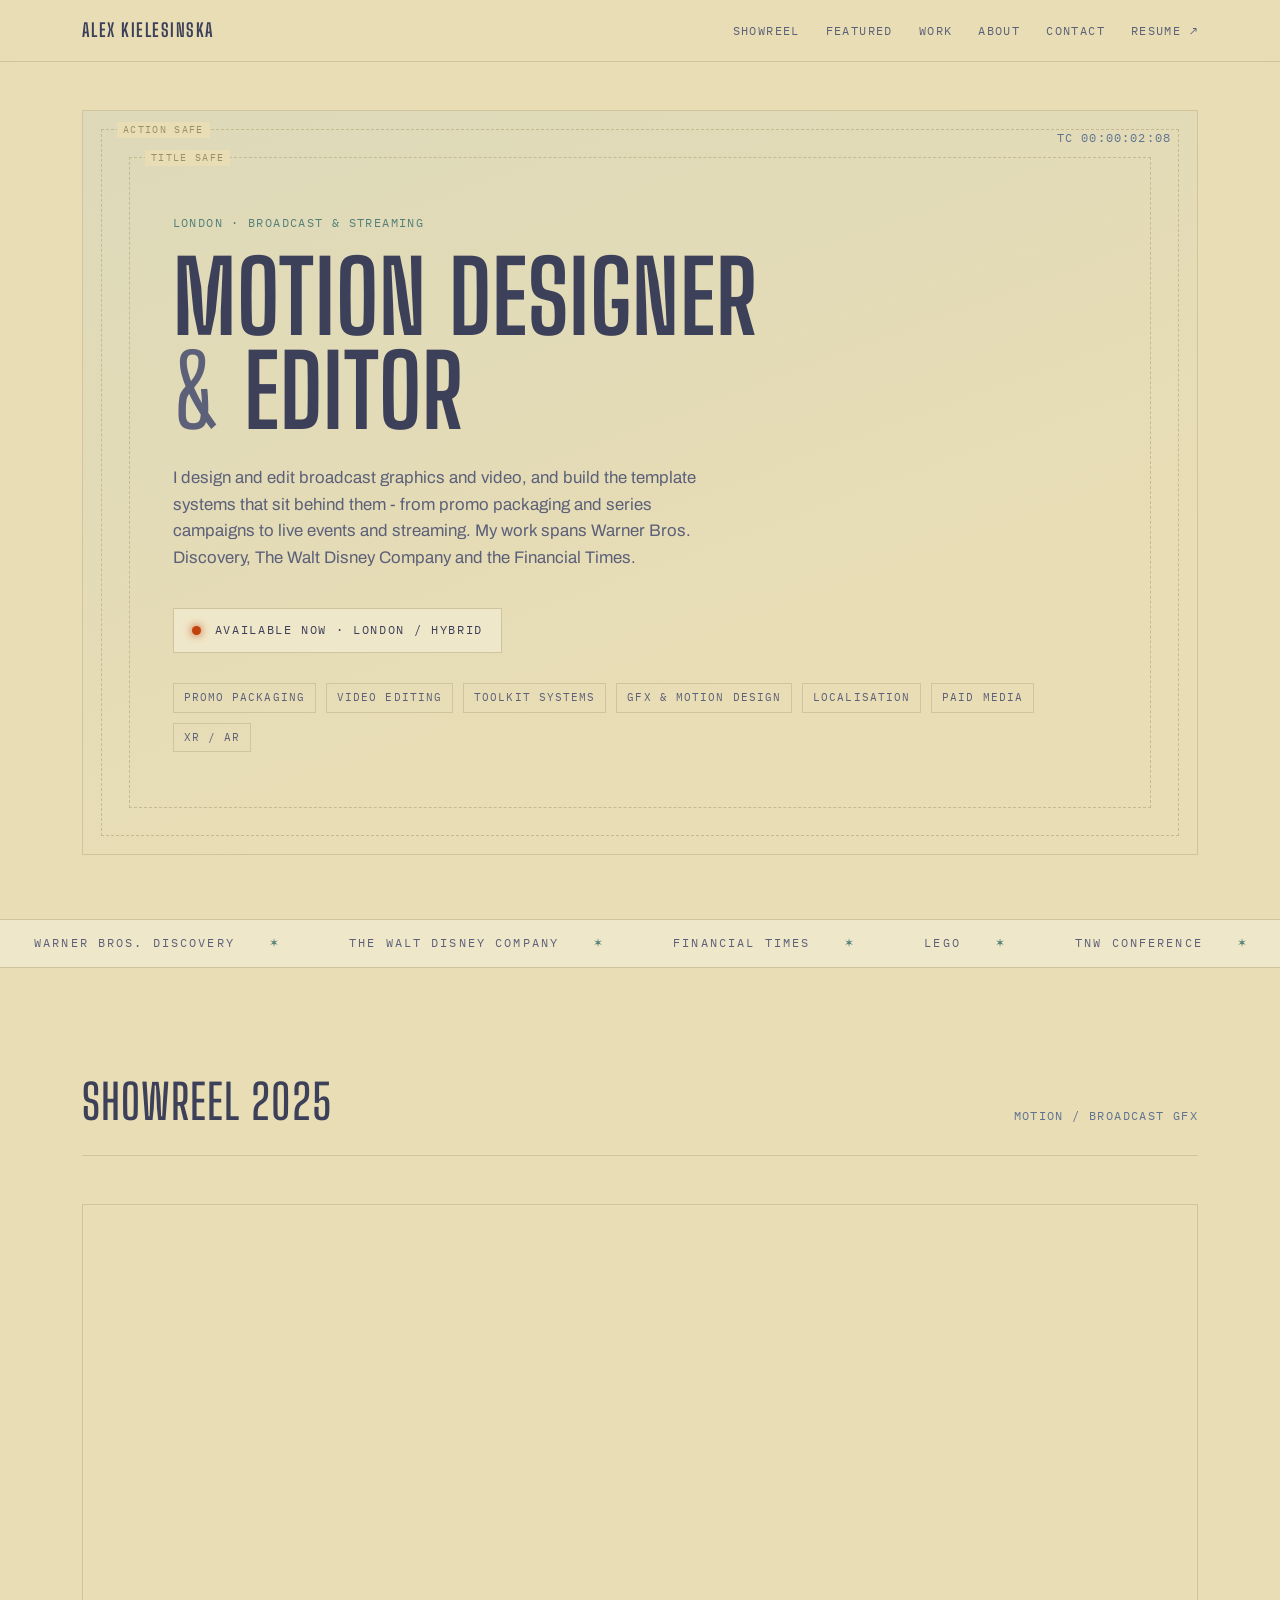
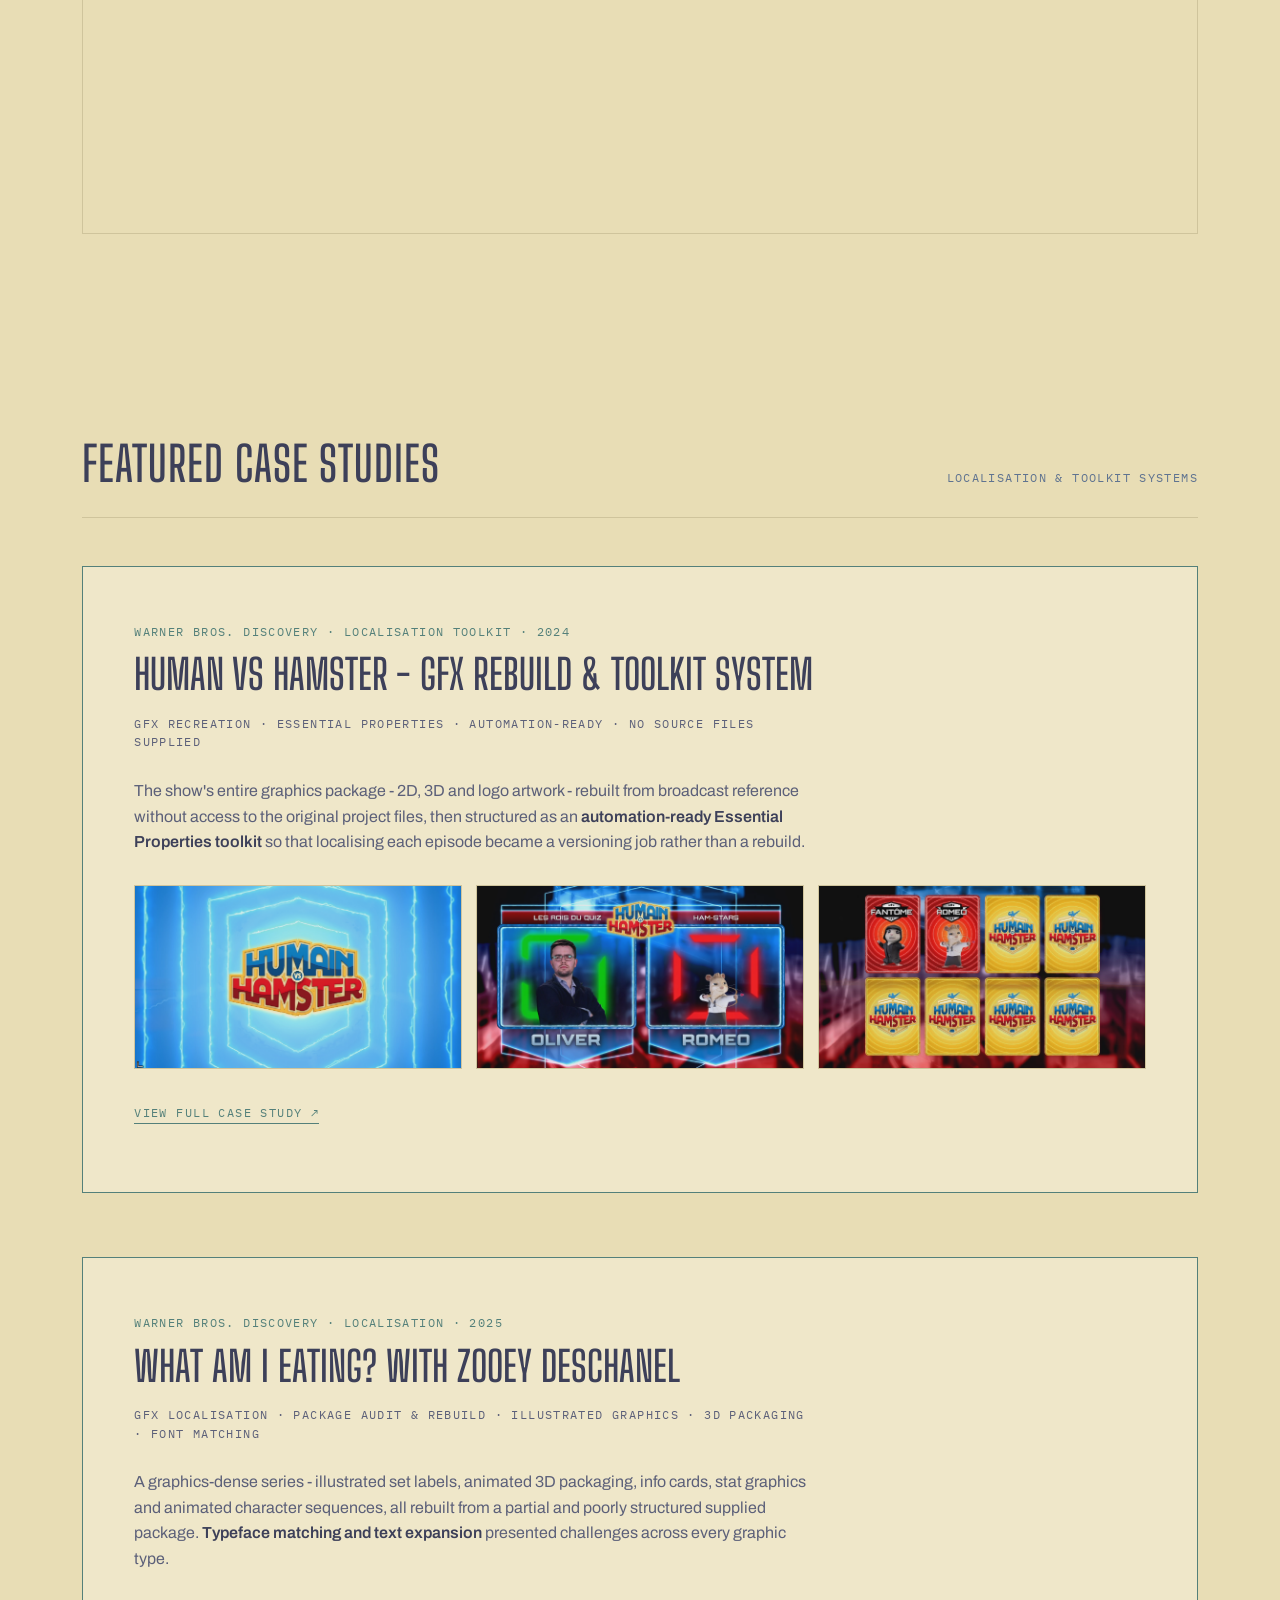
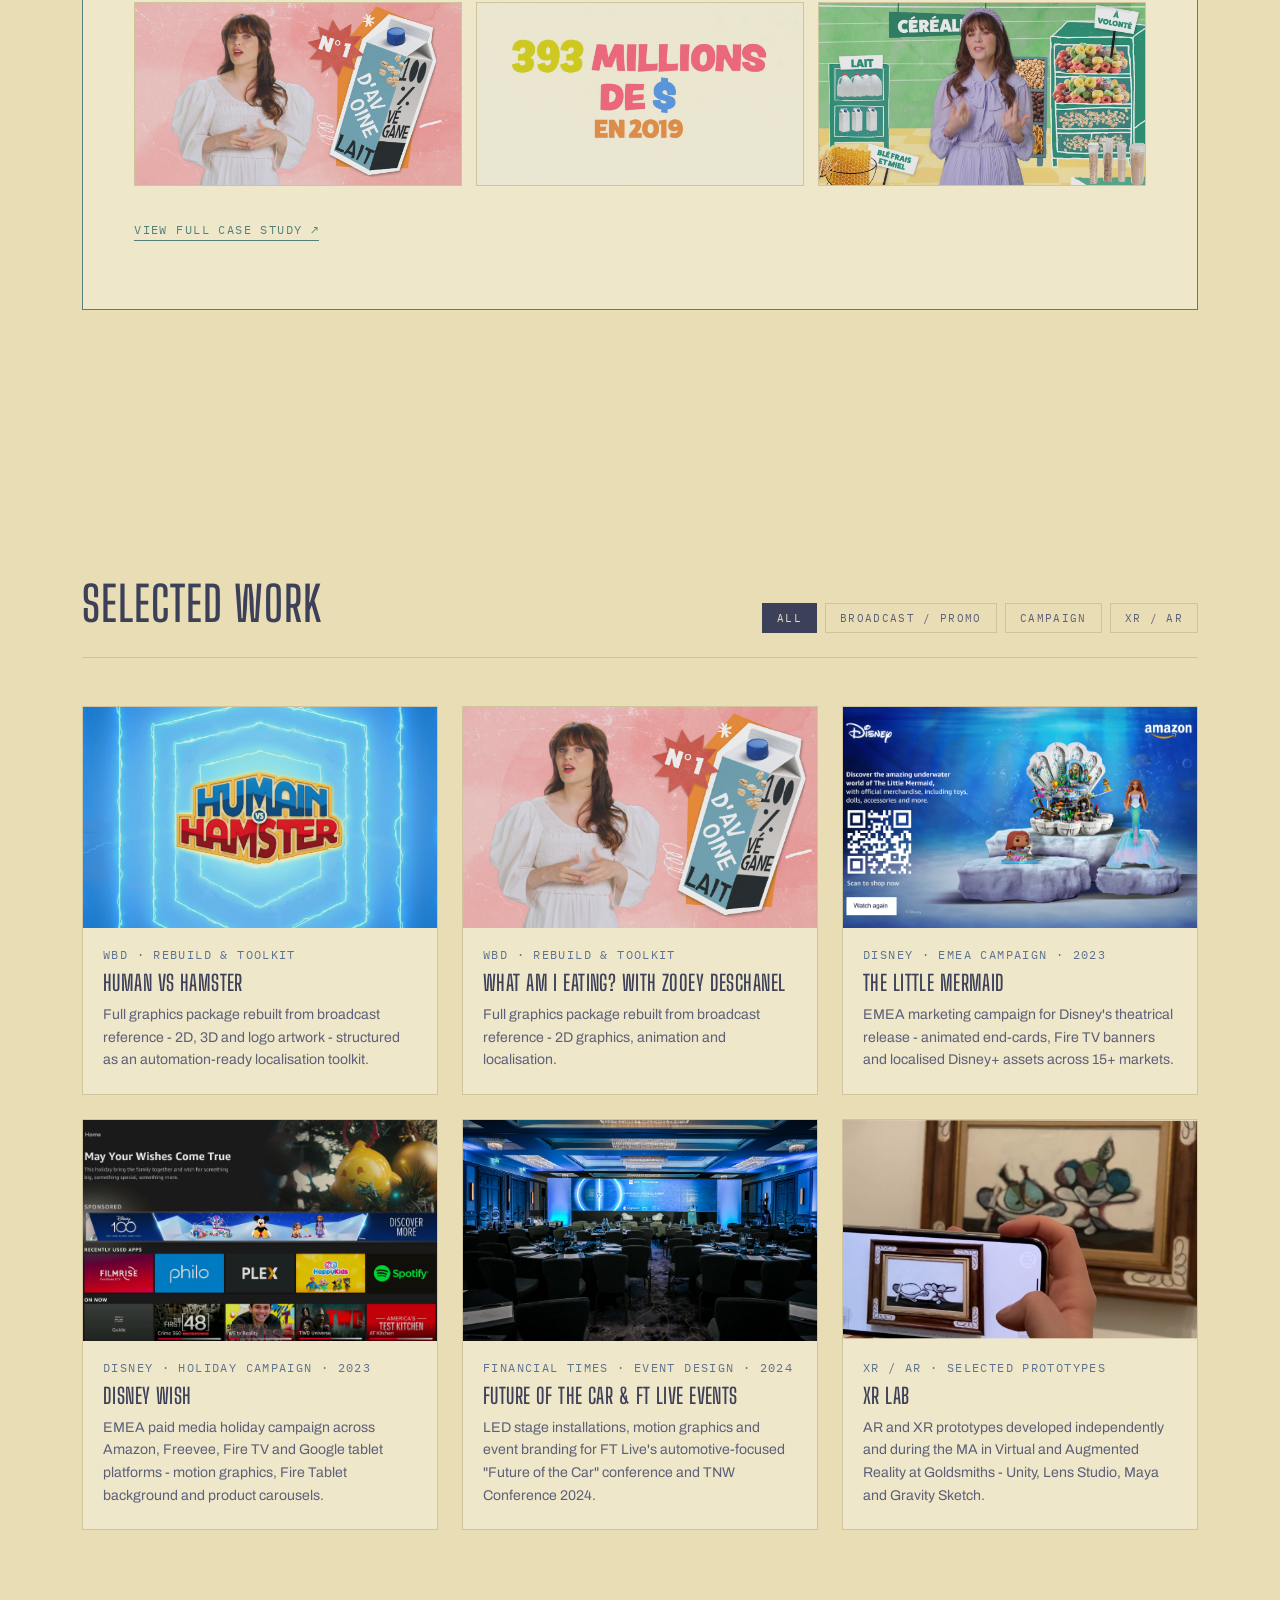
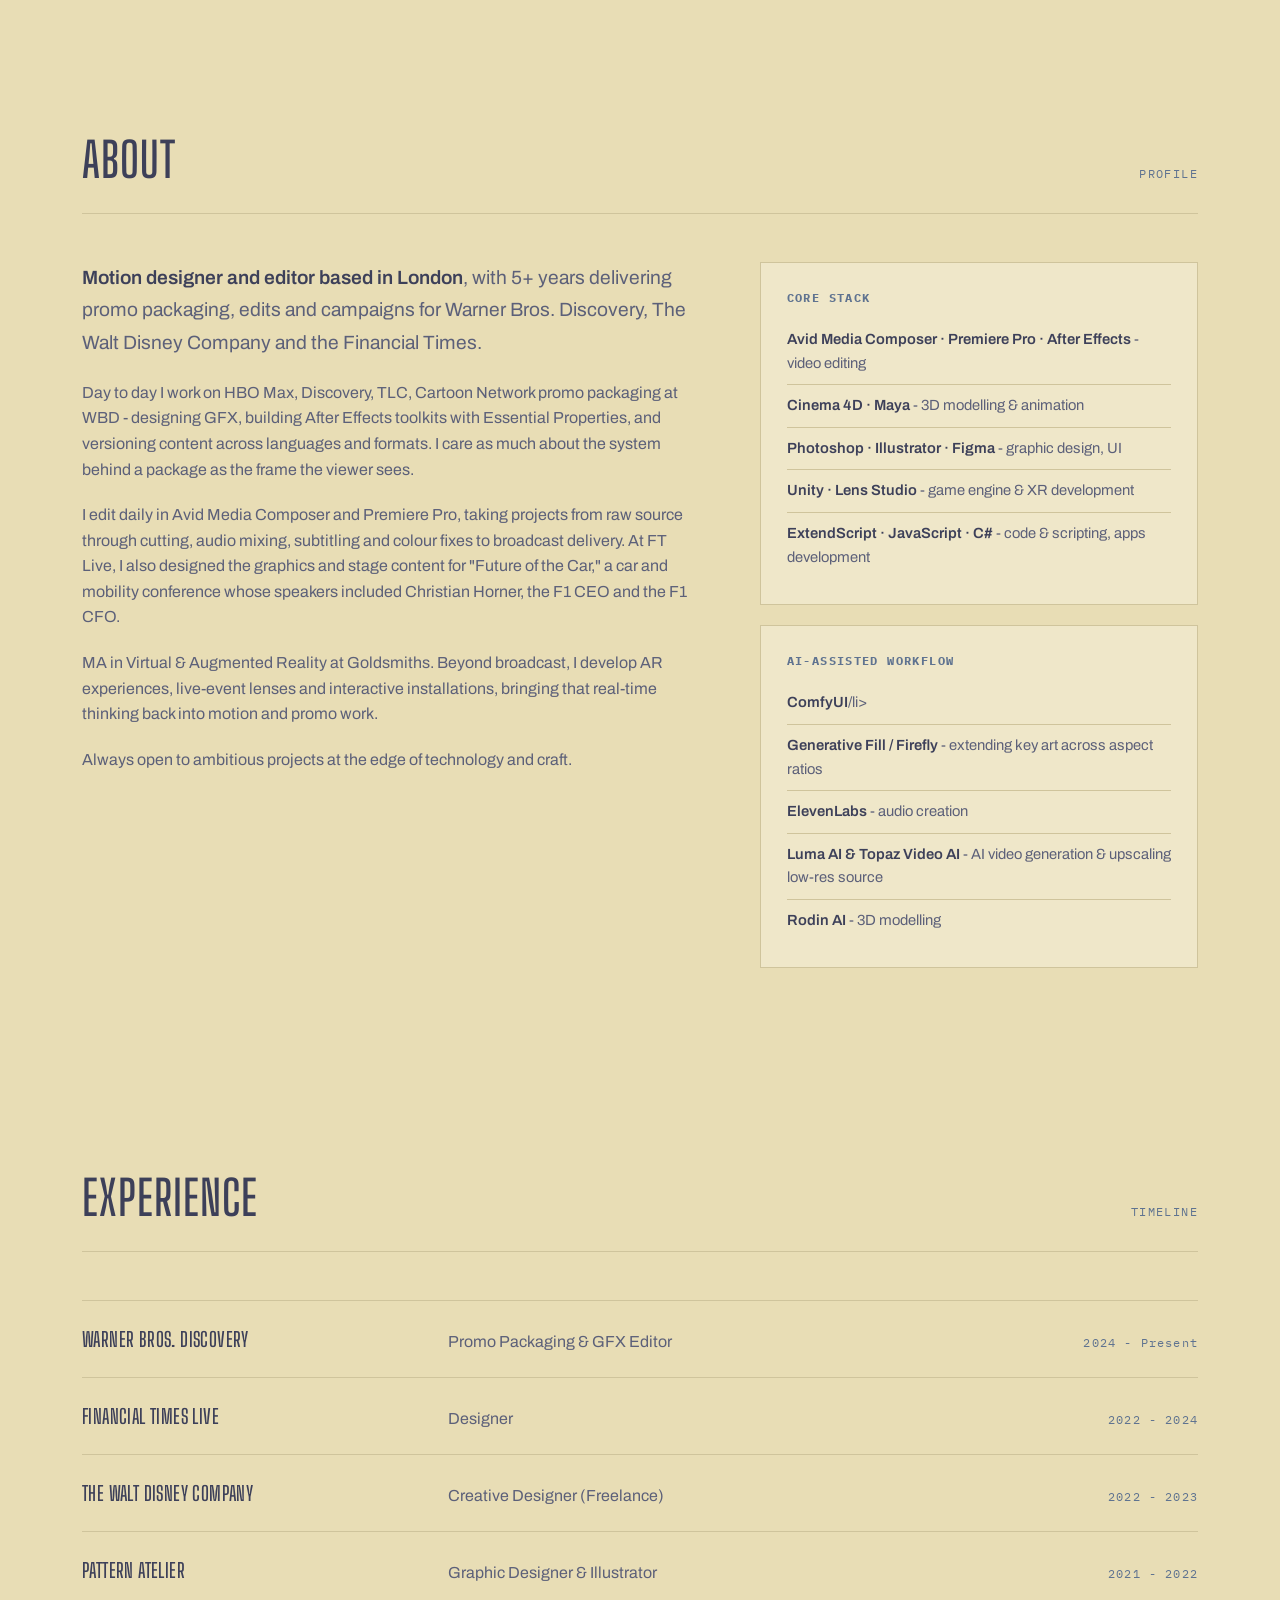
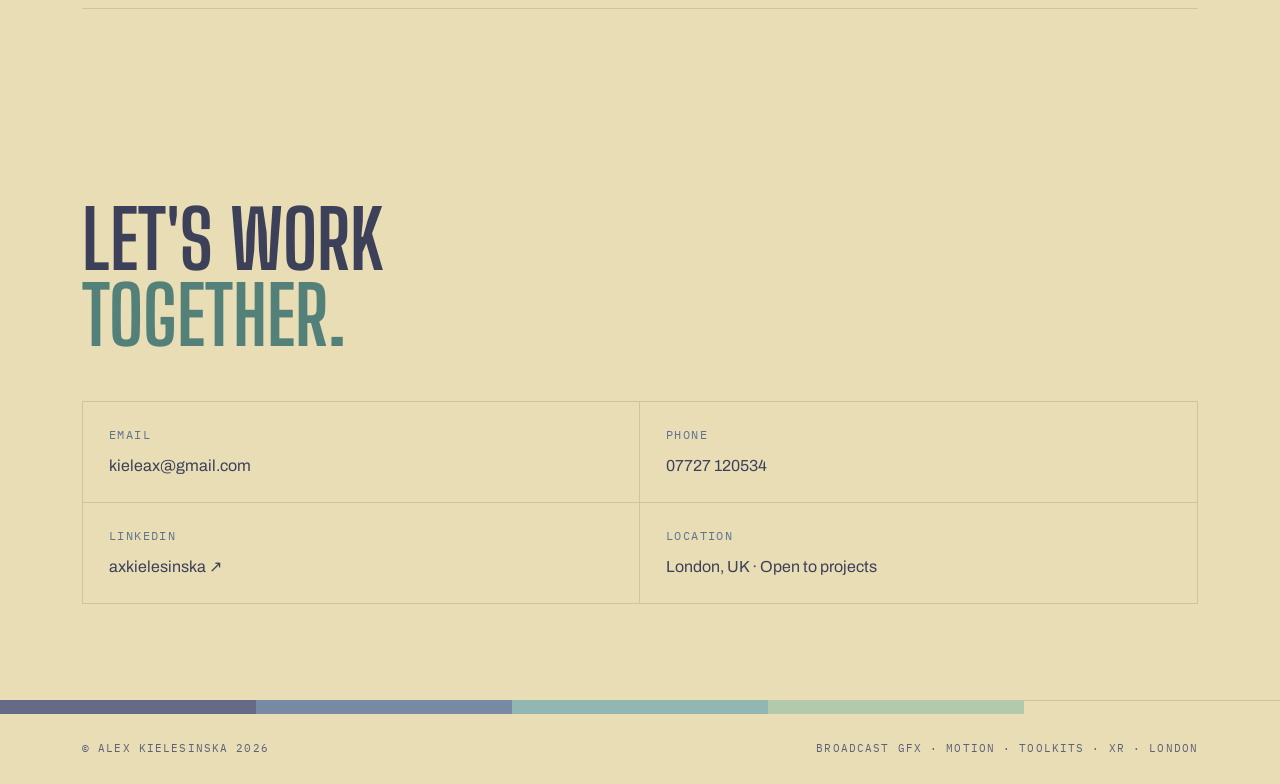
==== commit 21cf2f1e: "Update index.html" ====
--- a/index.html
+++ b/index.html
@@ -364,6 +364,7 @@
       <div class="skill-block">
         <h4>AI-assisted workflow</h4>
         <ul>
+          <li><strong>ComfyUI</strong>/li>
           <li><strong>Generative Fill / Firefly</strong> - extending key art across aspect ratios</li>
           <li><strong>ElevenLabs</strong> - audio creation</li>
           <li><strong>Luma AI &amp; Topaz Video AI</strong> - AI video generation &amp; upscaling low-res source</li>
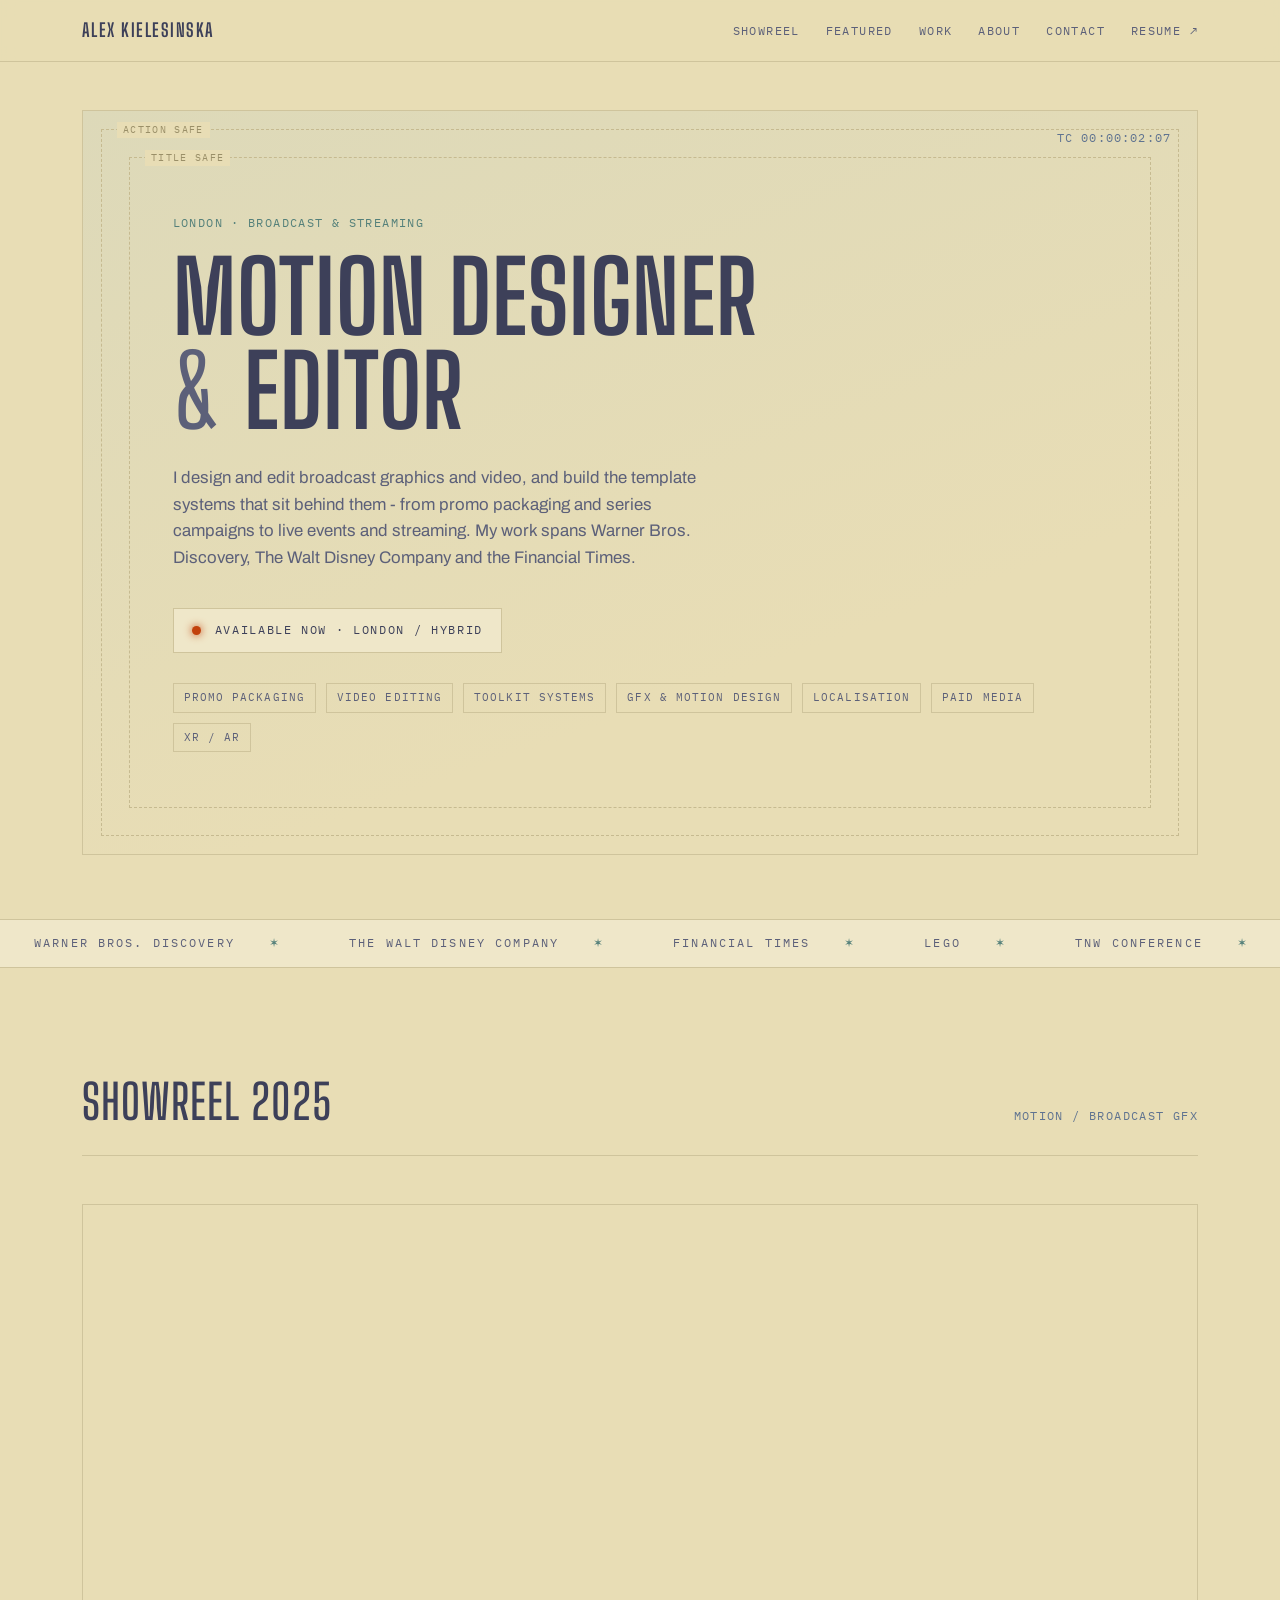
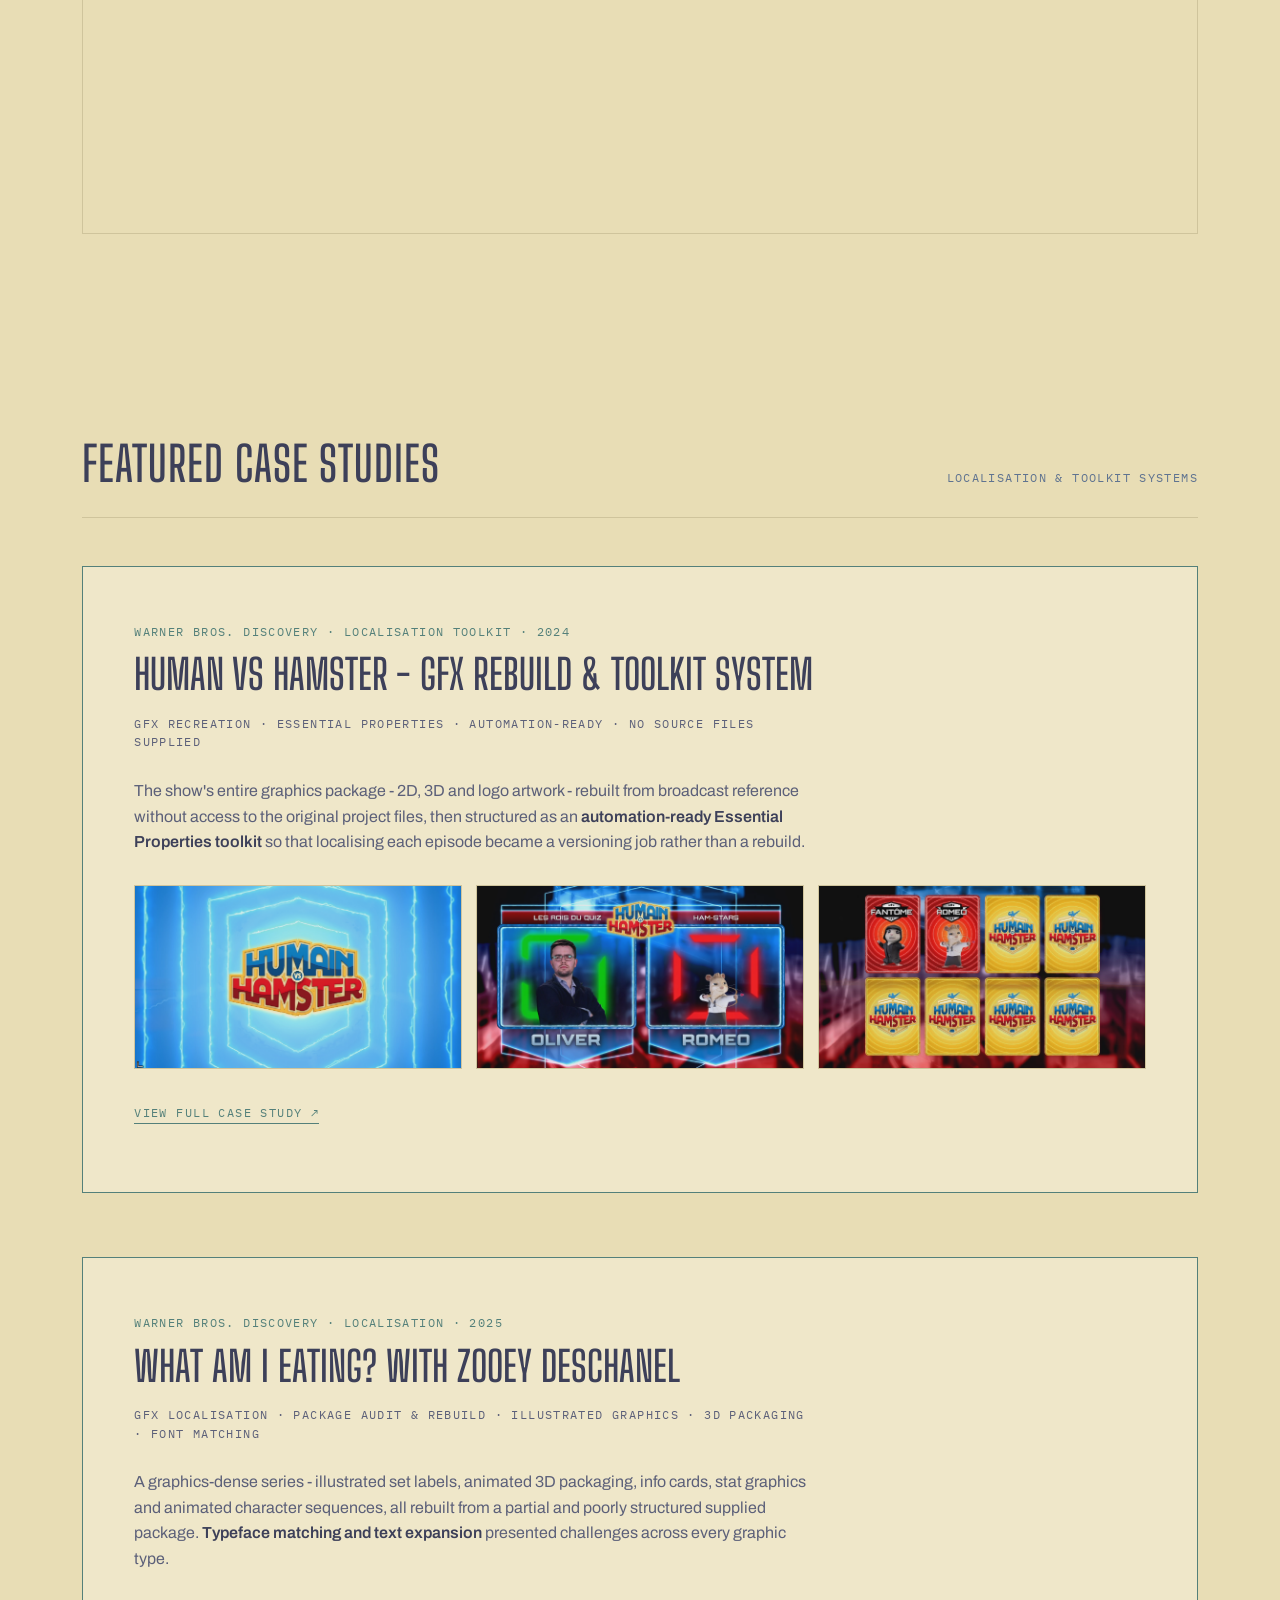
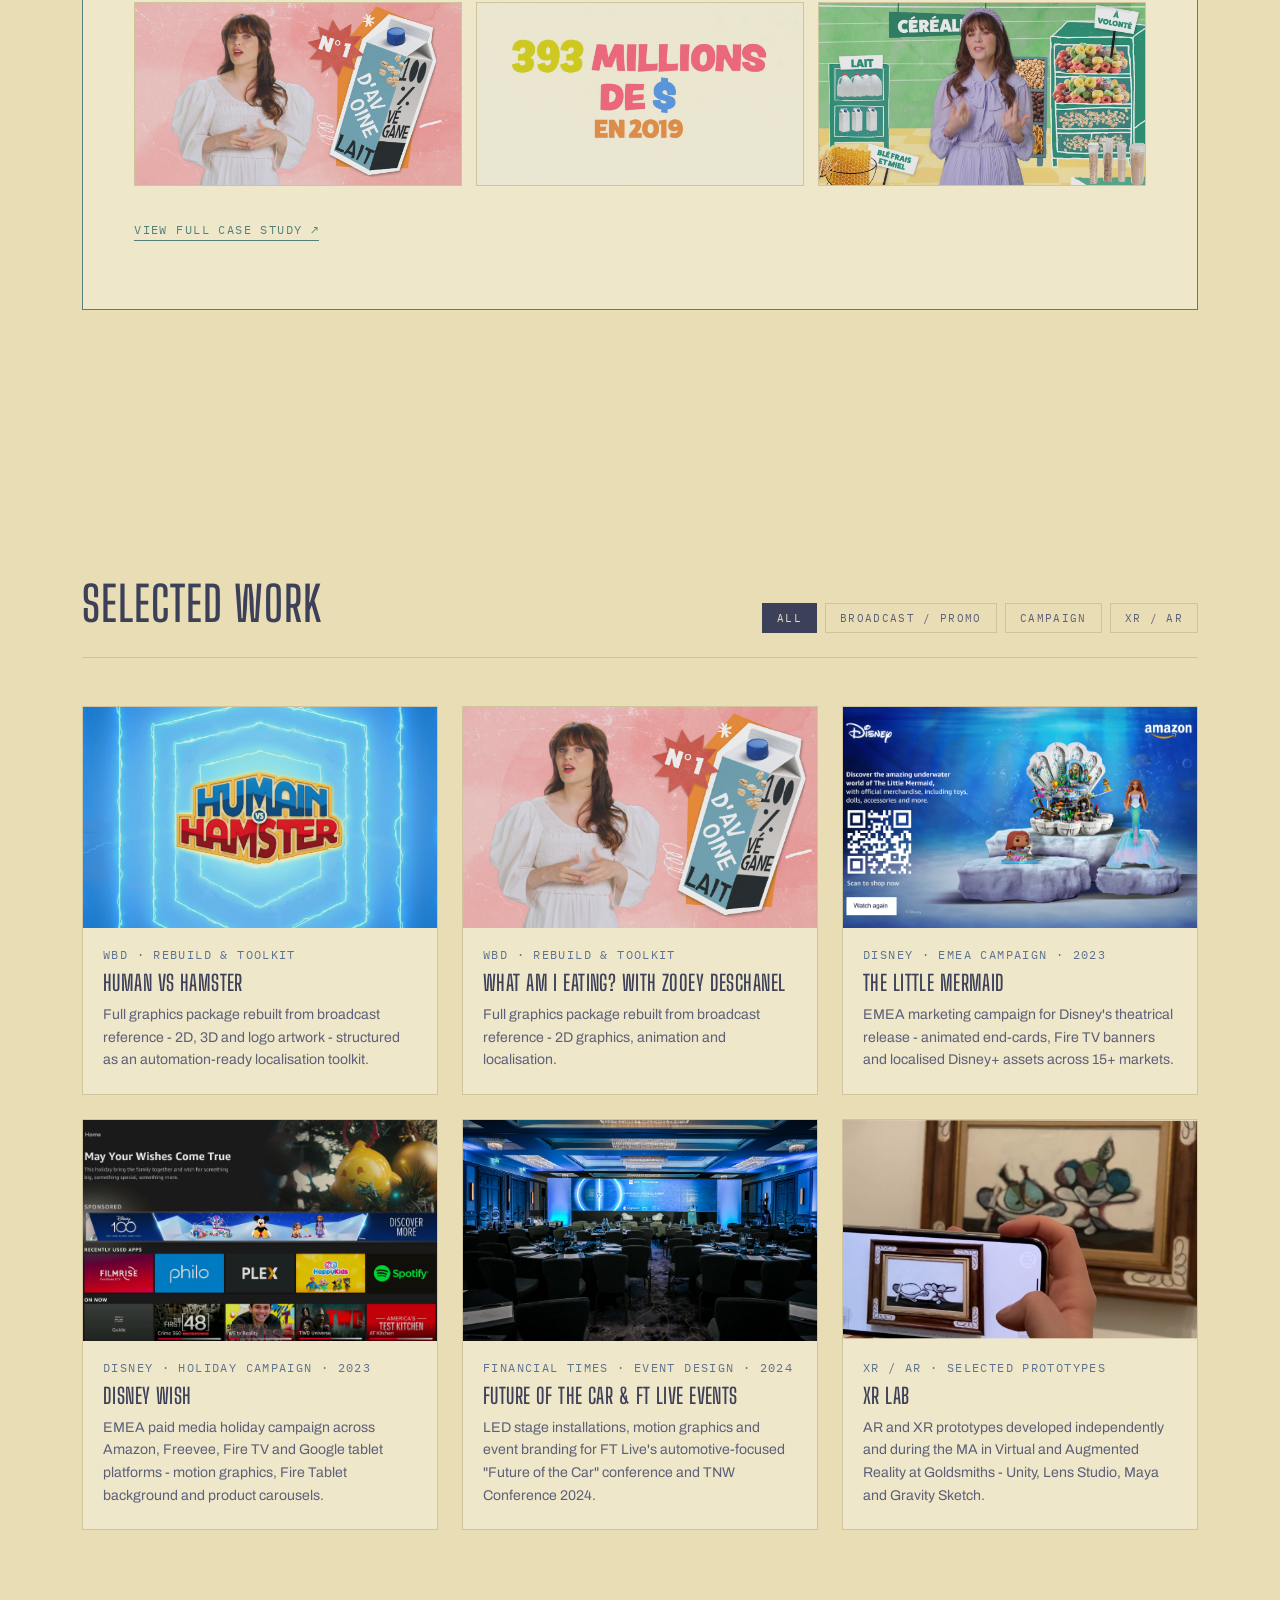
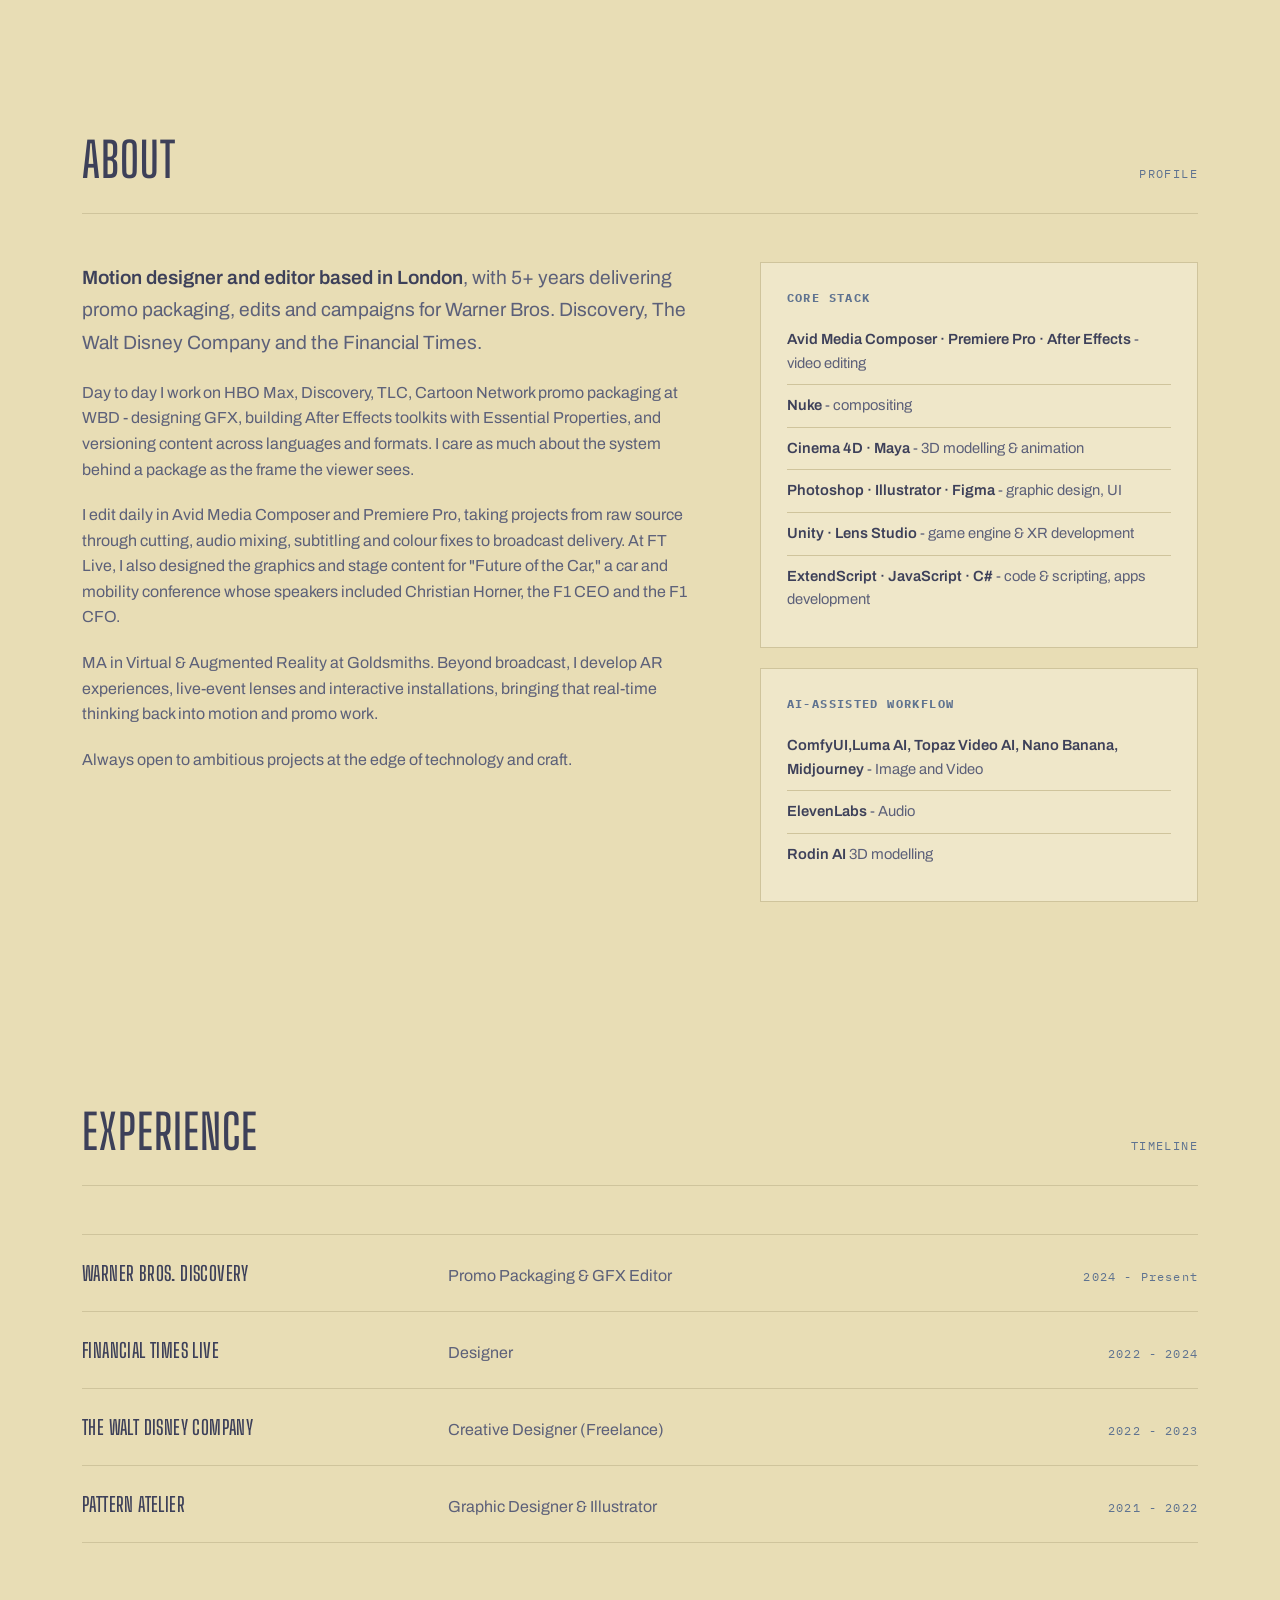
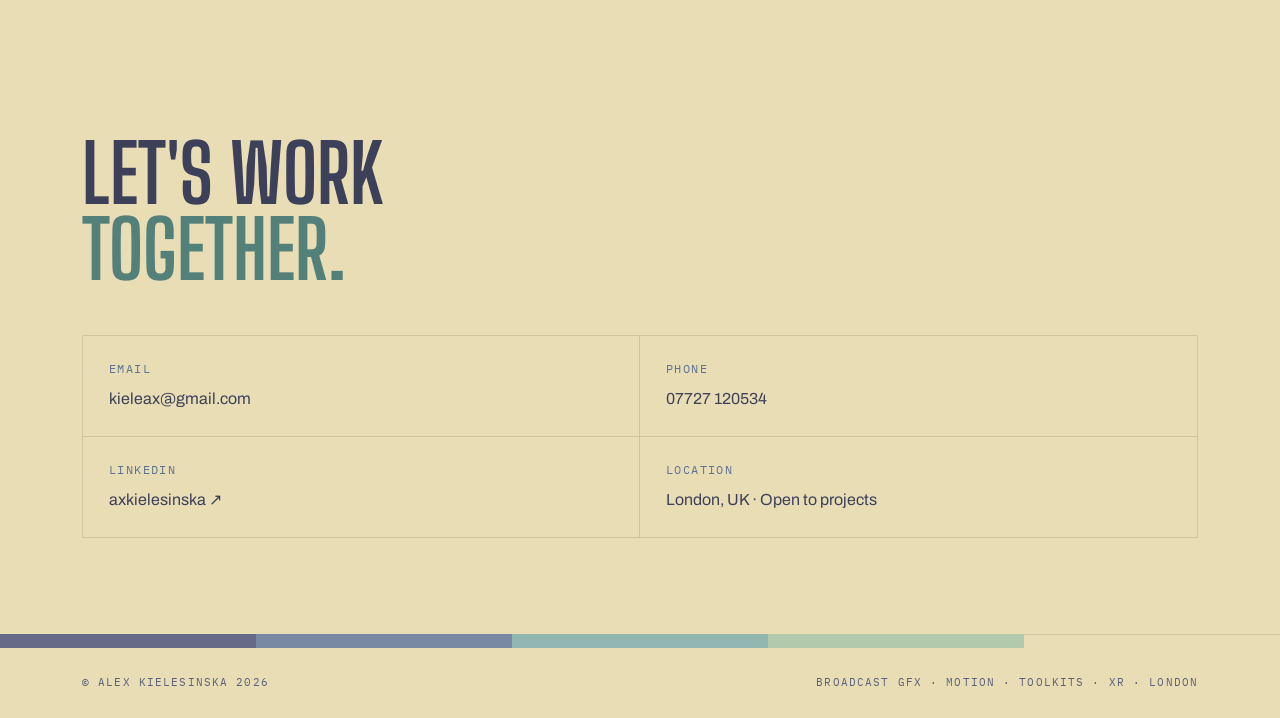
==== commit f66b6254: "Update index.html" ====
--- a/index.html
+++ b/index.html
@@ -354,6 +354,7 @@
         <h4>Core stack</h4>
         <ul>
           <li><strong>Avid Media Composer · Premiere Pro · After Effects</strong> - video editing</li>
+          <li><strong>Nuke</strong> - compositing</li>
           <li><strong>Cinema 4D · Maya</strong> - 3D modelling &amp; animation</li>
           <li><strong>Photoshop · Illustrator · Figma</strong> - graphic design, UI</li>
           <li><strong>Unity · Lens Studio</strong> - game engine &amp; XR development</li>
@@ -364,11 +365,9 @@
       <div class="skill-block">
         <h4>AI-assisted workflow</h4>
         <ul>
-          <li><strong>ComfyUI</strong>/li>
-          <li><strong>Generative Fill / Firefly</strong> - extending key art across aspect ratios</li>
-          <li><strong>ElevenLabs</strong> - audio creation</li>
-          <li><strong>Luma AI &amp; Topaz Video AI</strong> - AI video generation &amp; upscaling low-res source</li>
-          <li><strong>Rodin AI</strong> - 3D modelling</li>
+          <li><strong>ComfyUI,Luma AI, Topaz Video AI, Nano Banana, Midjourney</strong> - Image and Video</li> 
+          <li><strong>ElevenLabs</strong> - Audio</li>
+          <li><strong>Rodin AI</strong> 3D modelling</li>
         </ul>
       </div>
     </div>
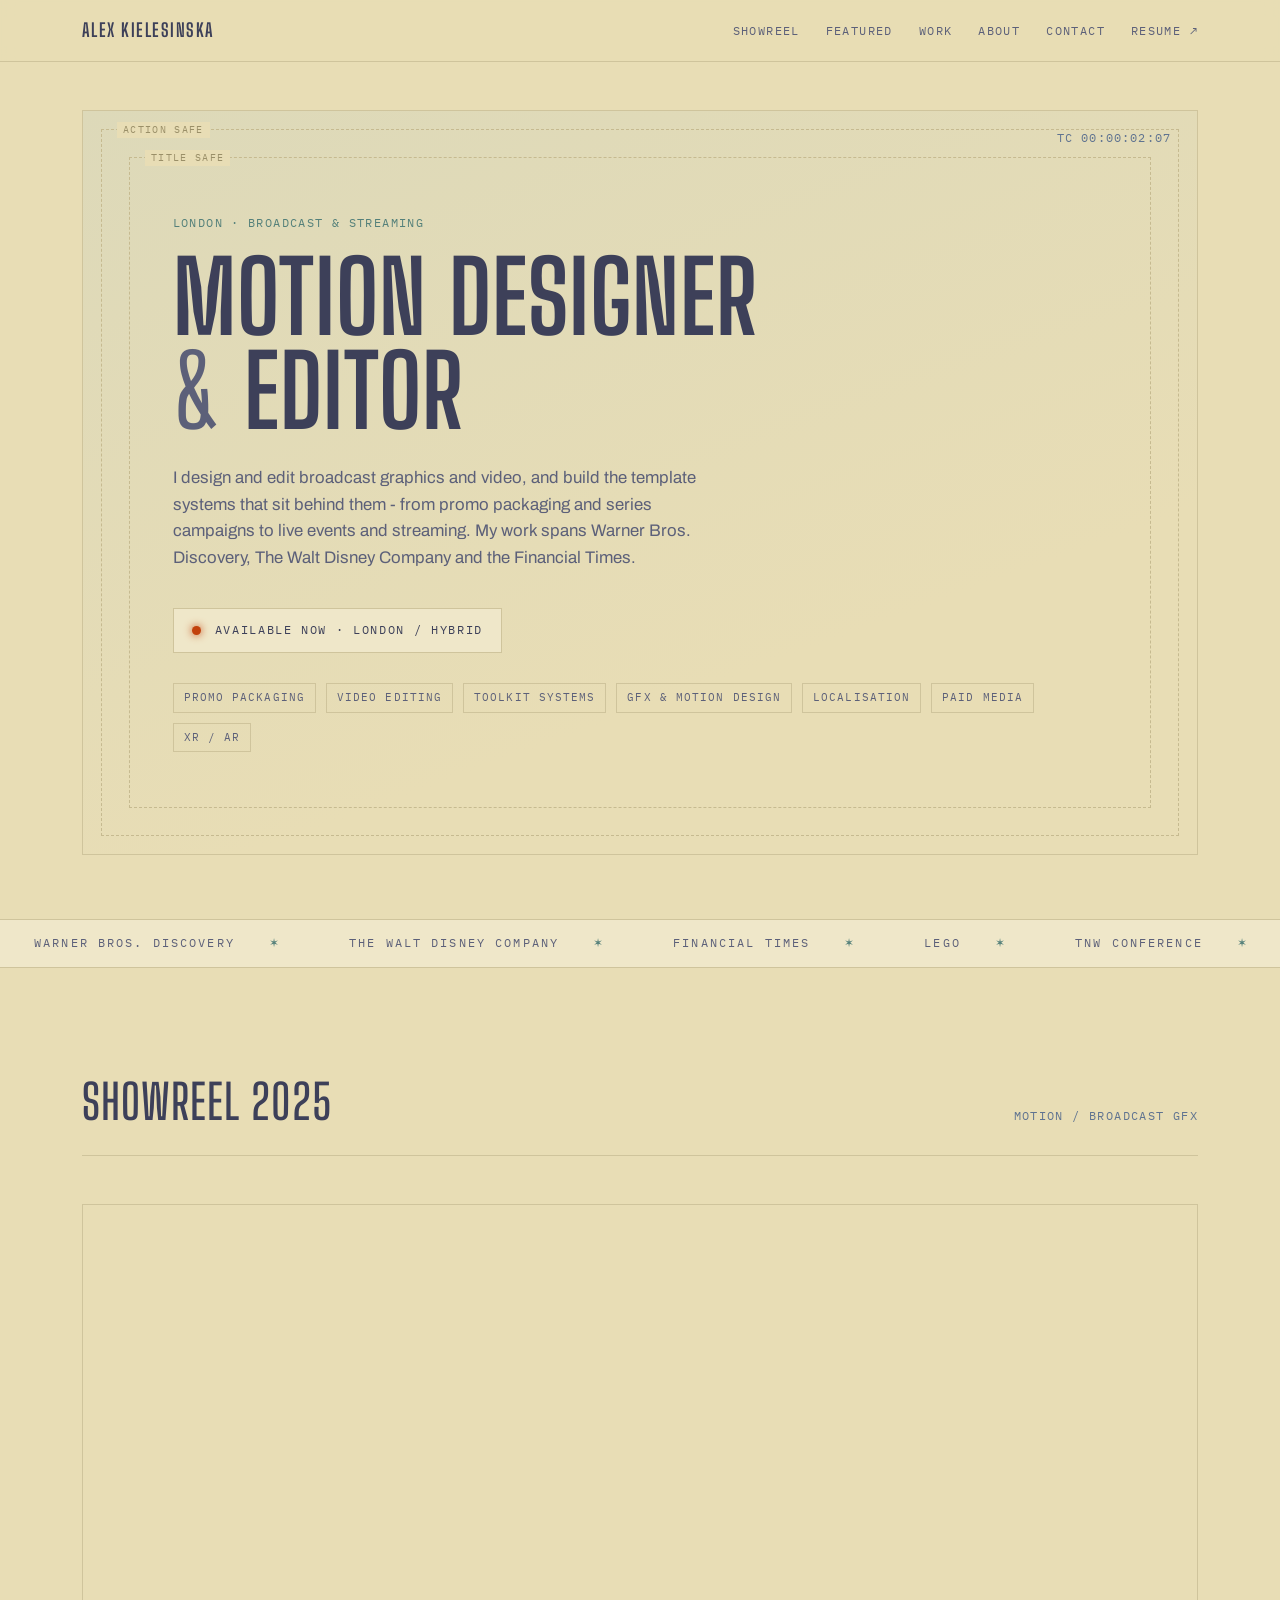
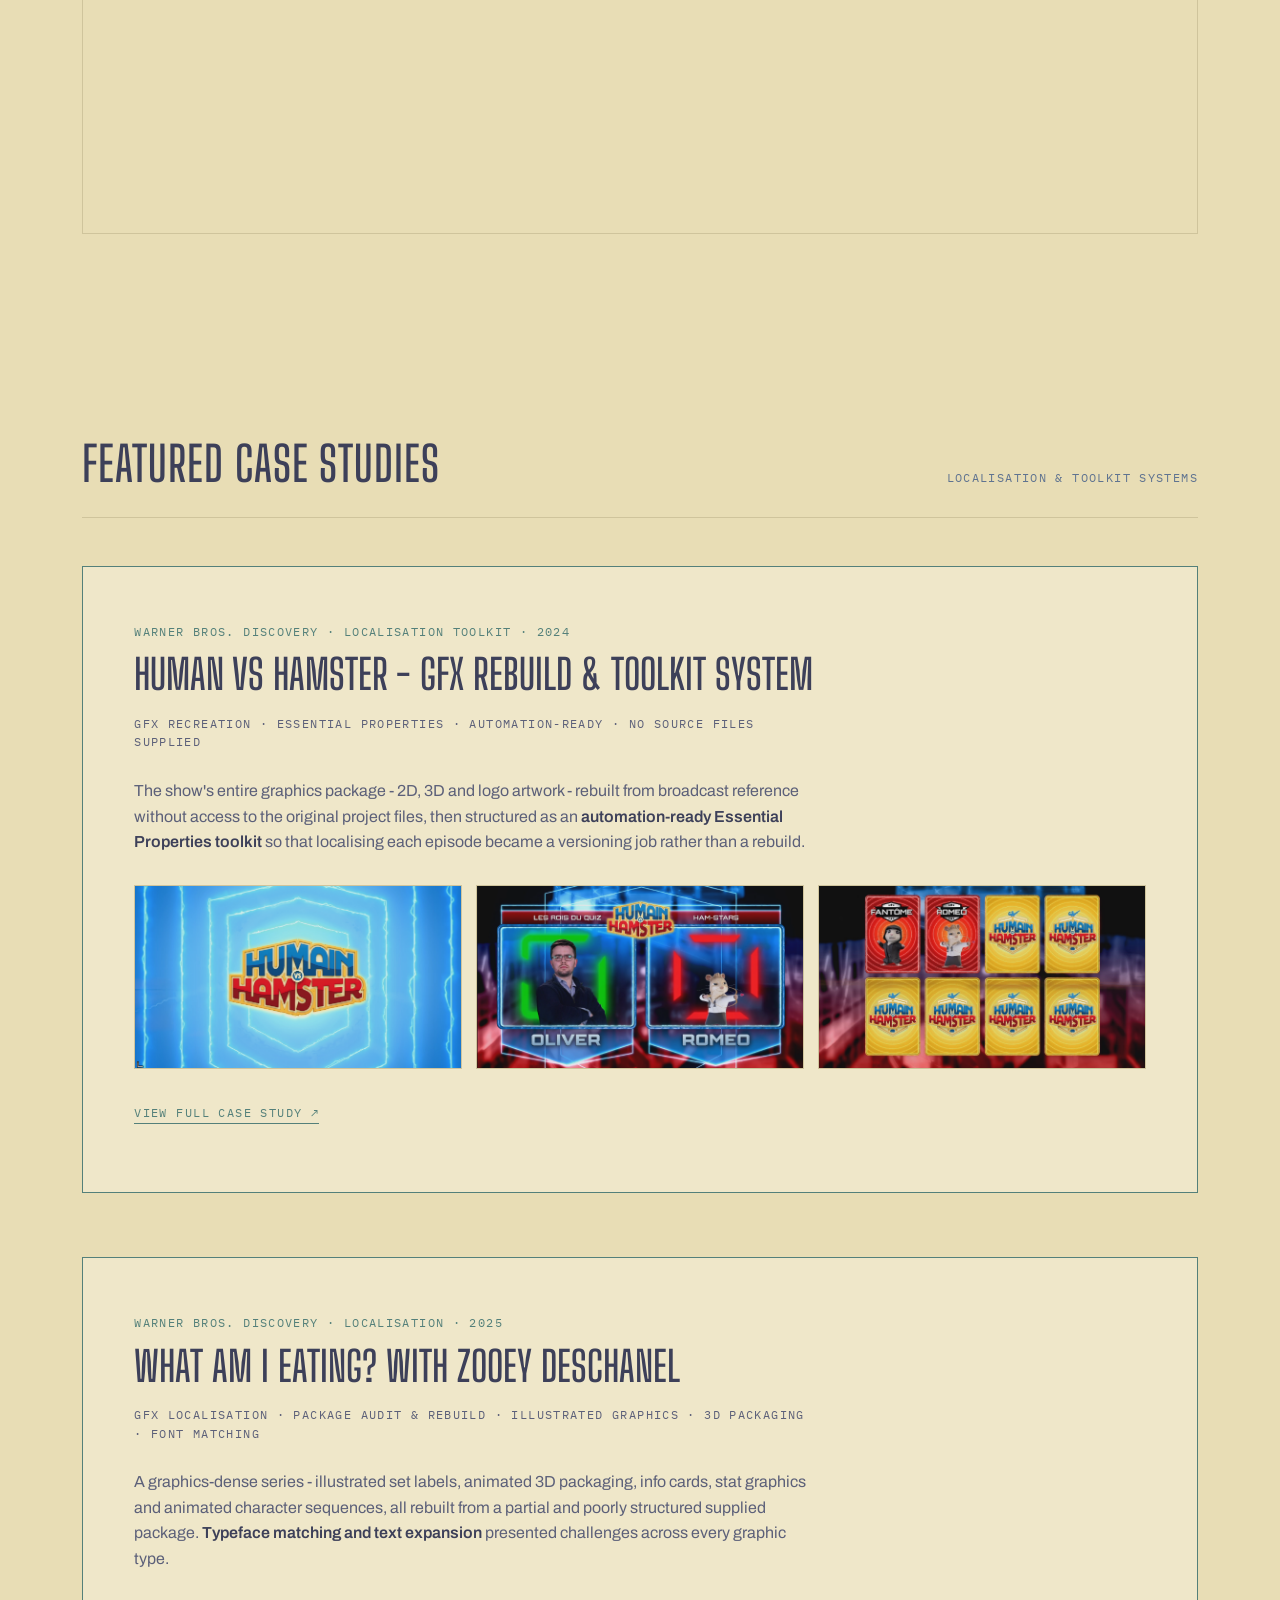
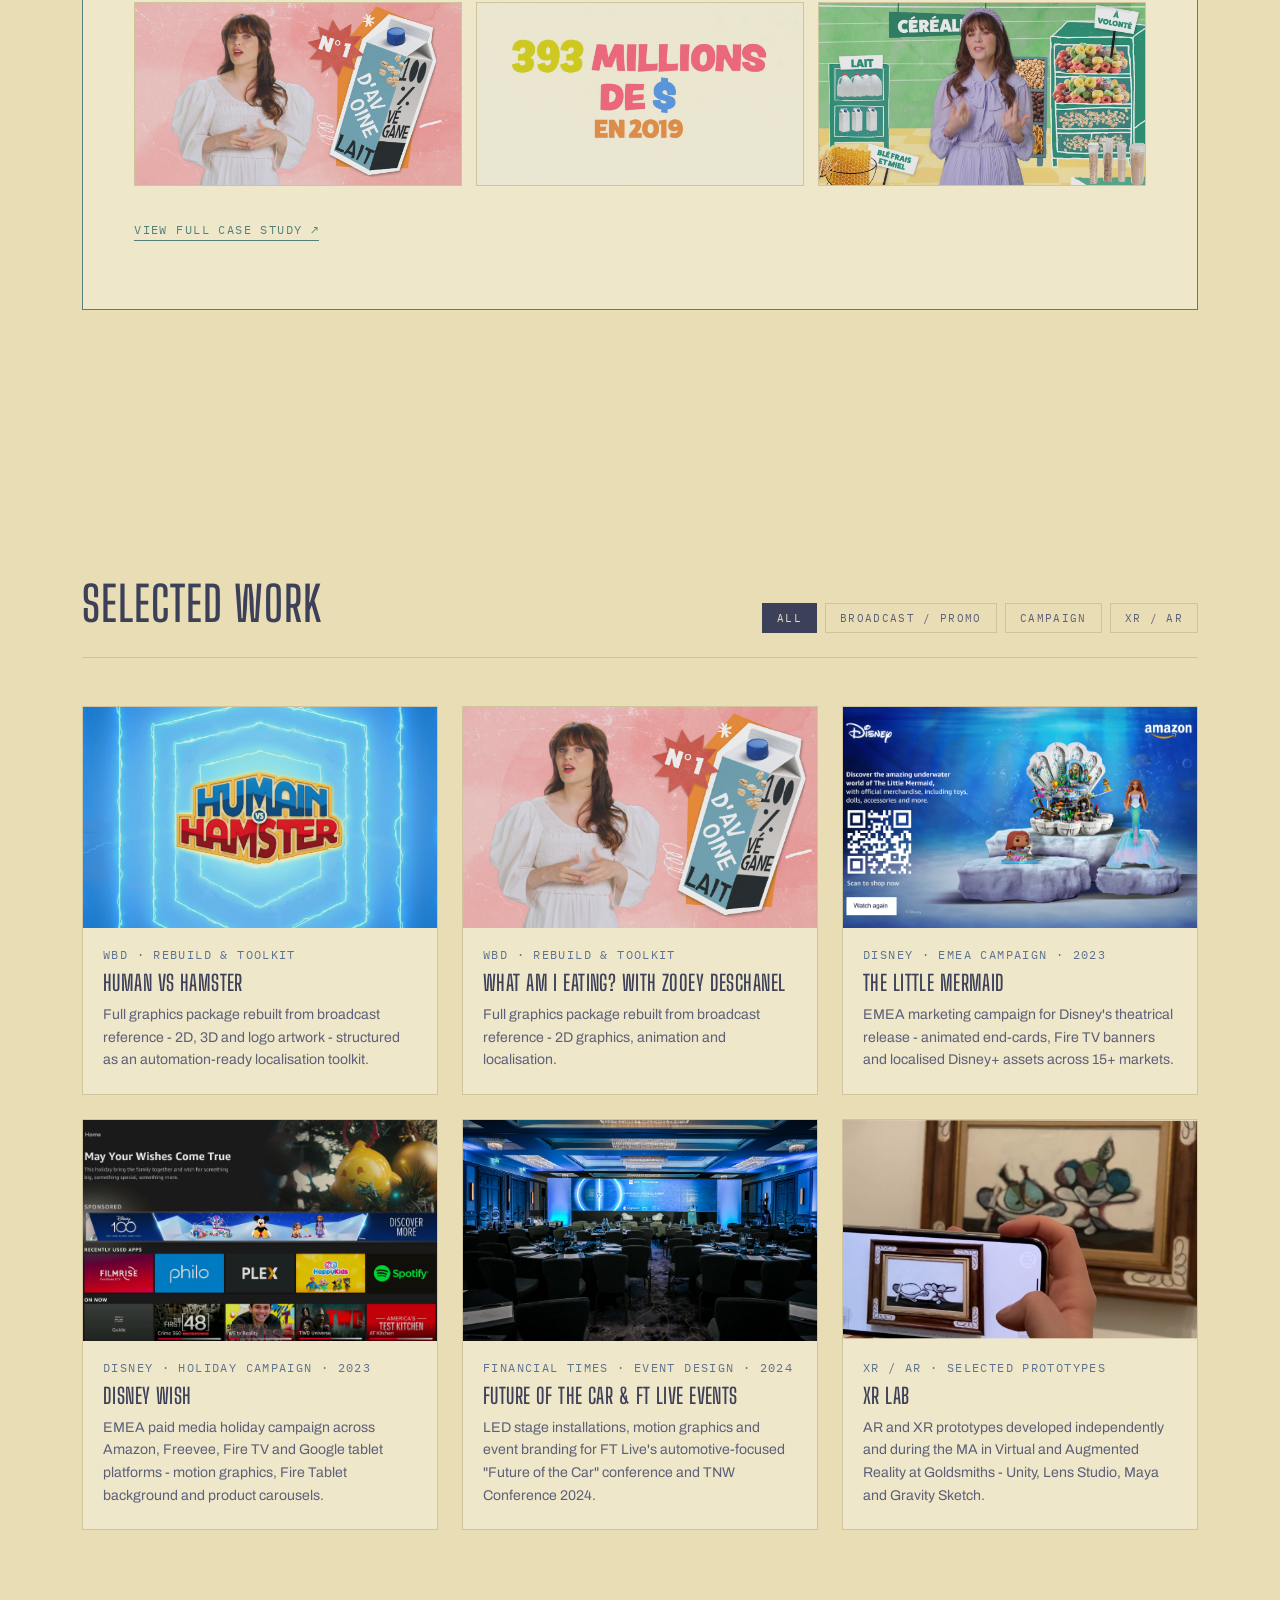
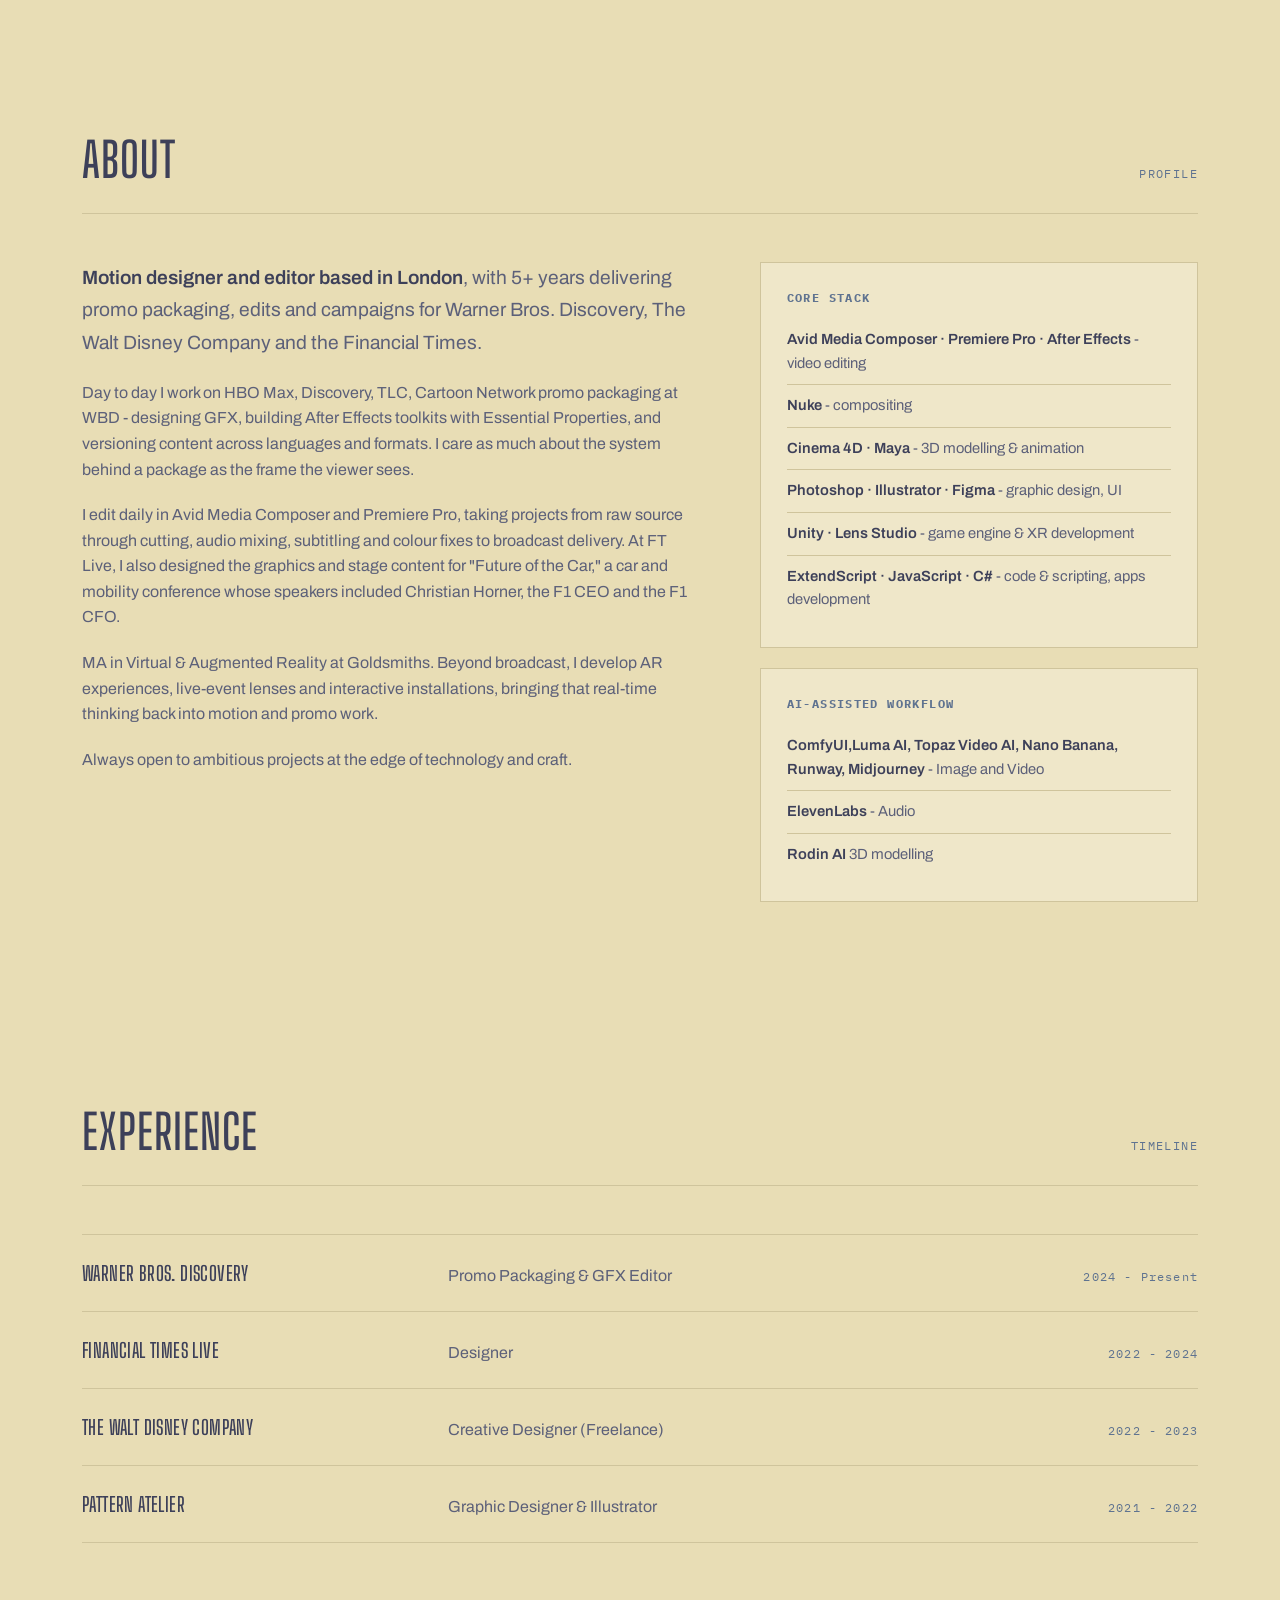
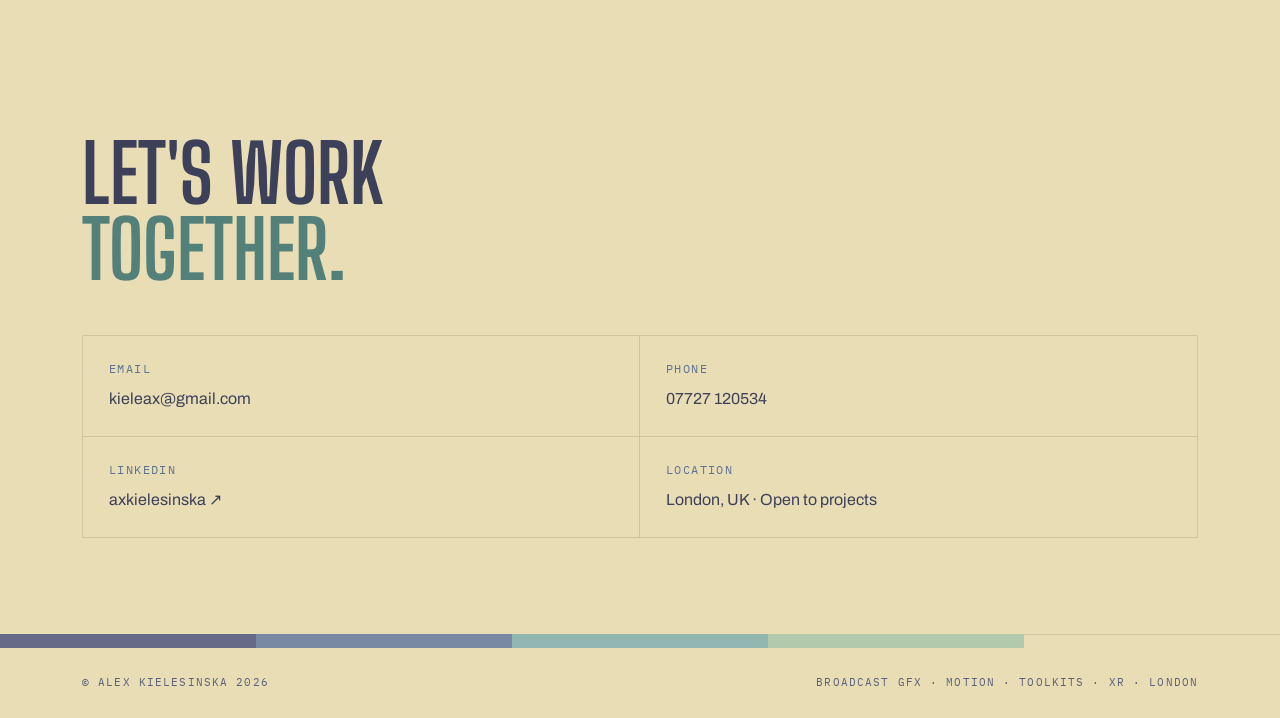
==== commit e2c4c014: "Update index.html" ====
--- a/index.html
+++ b/index.html
@@ -173,7 +173,7 @@
       <a href="#work">Work</a>
       <a href="#about">About</a>
       <a href="#contact">Contact</a>
-      <a href="Alex Kielesinska Resume.html">Resume ↗</a>
+      <a href="">Resume ↗</a>
     </nav>
   </div>
 </header>
@@ -365,7 +365,7 @@
       <div class="skill-block">
         <h4>AI-assisted workflow</h4>
         <ul>
-          <li><strong>ComfyUI,Luma AI, Topaz Video AI, Nano Banana, Midjourney</strong> - Image and Video</li> 
+          <li><strong>ComfyUI,Luma AI, Topaz Video AI, Nano Banana, Runway, Midjourney</strong> - Image and Video</li> 
           <li><strong>ElevenLabs</strong> - Audio</li>
           <li><strong>Rodin AI</strong> 3D modelling</li>
         </ul>
